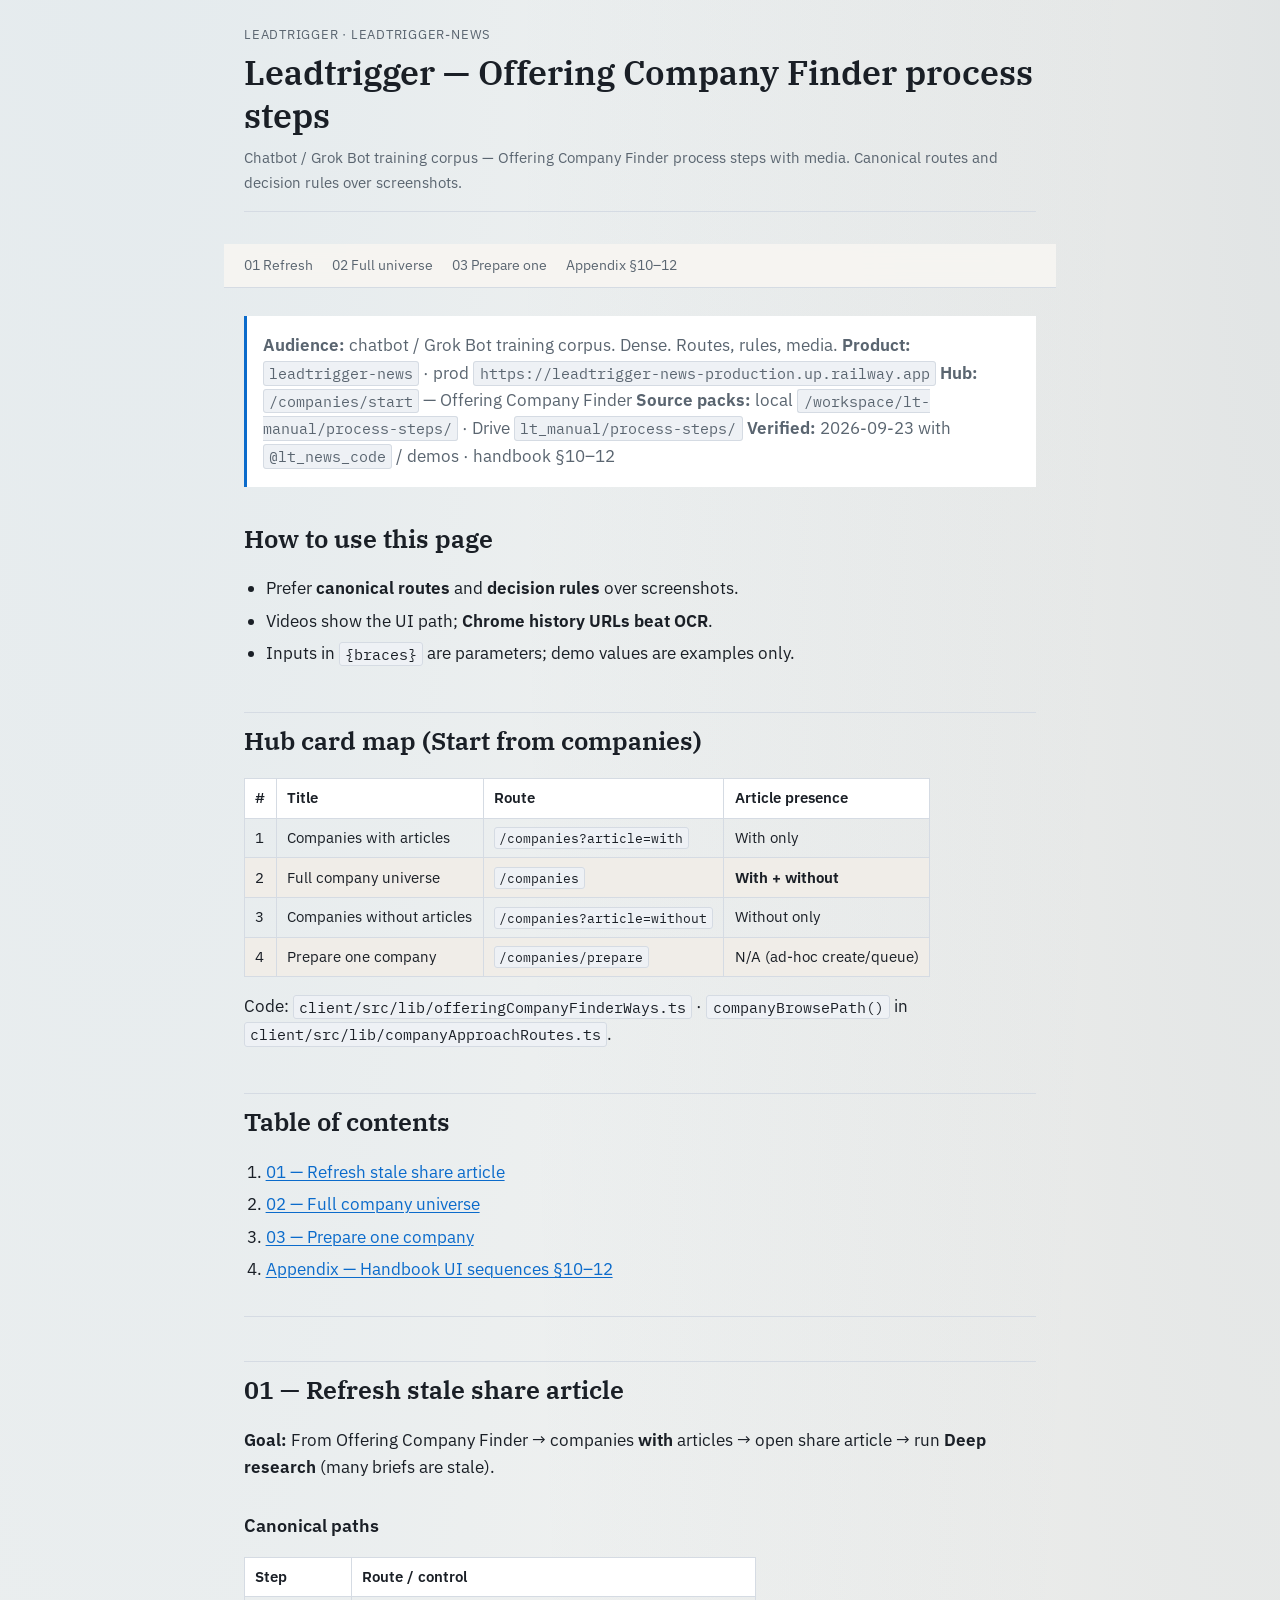
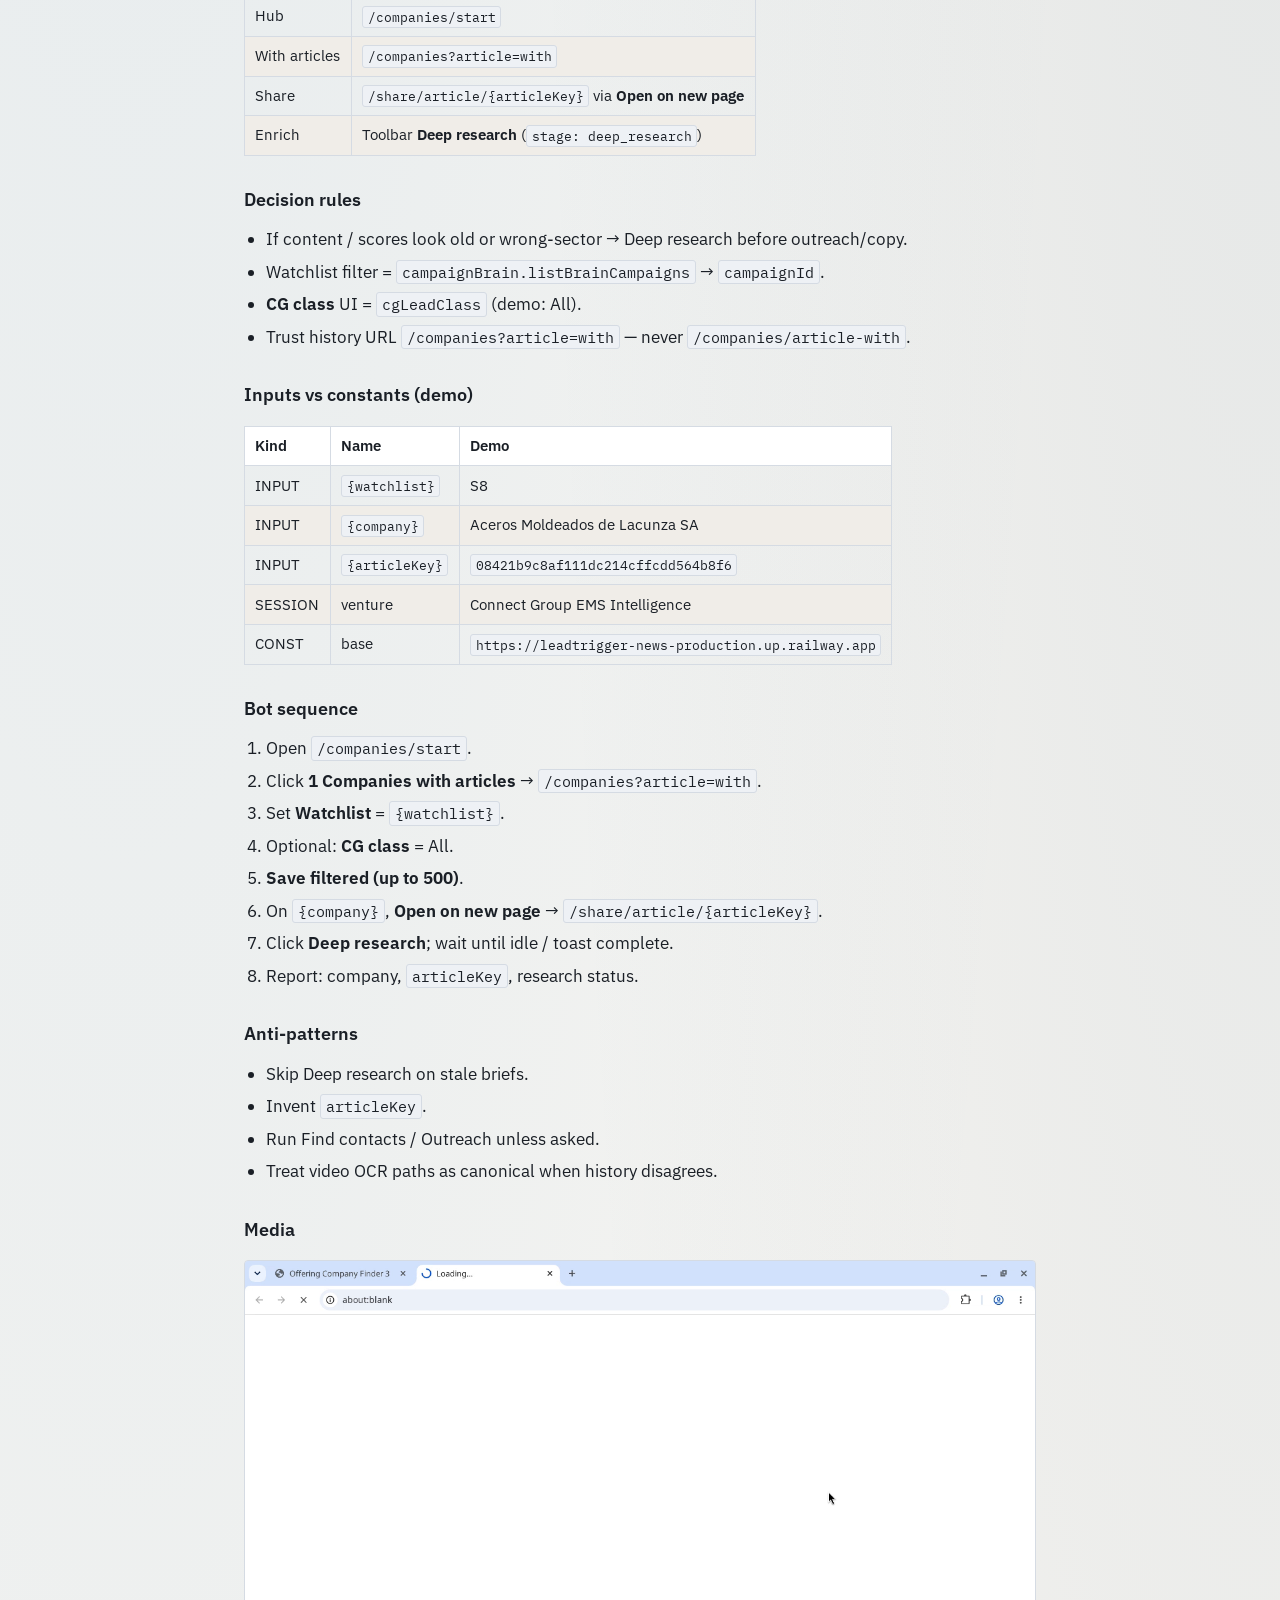
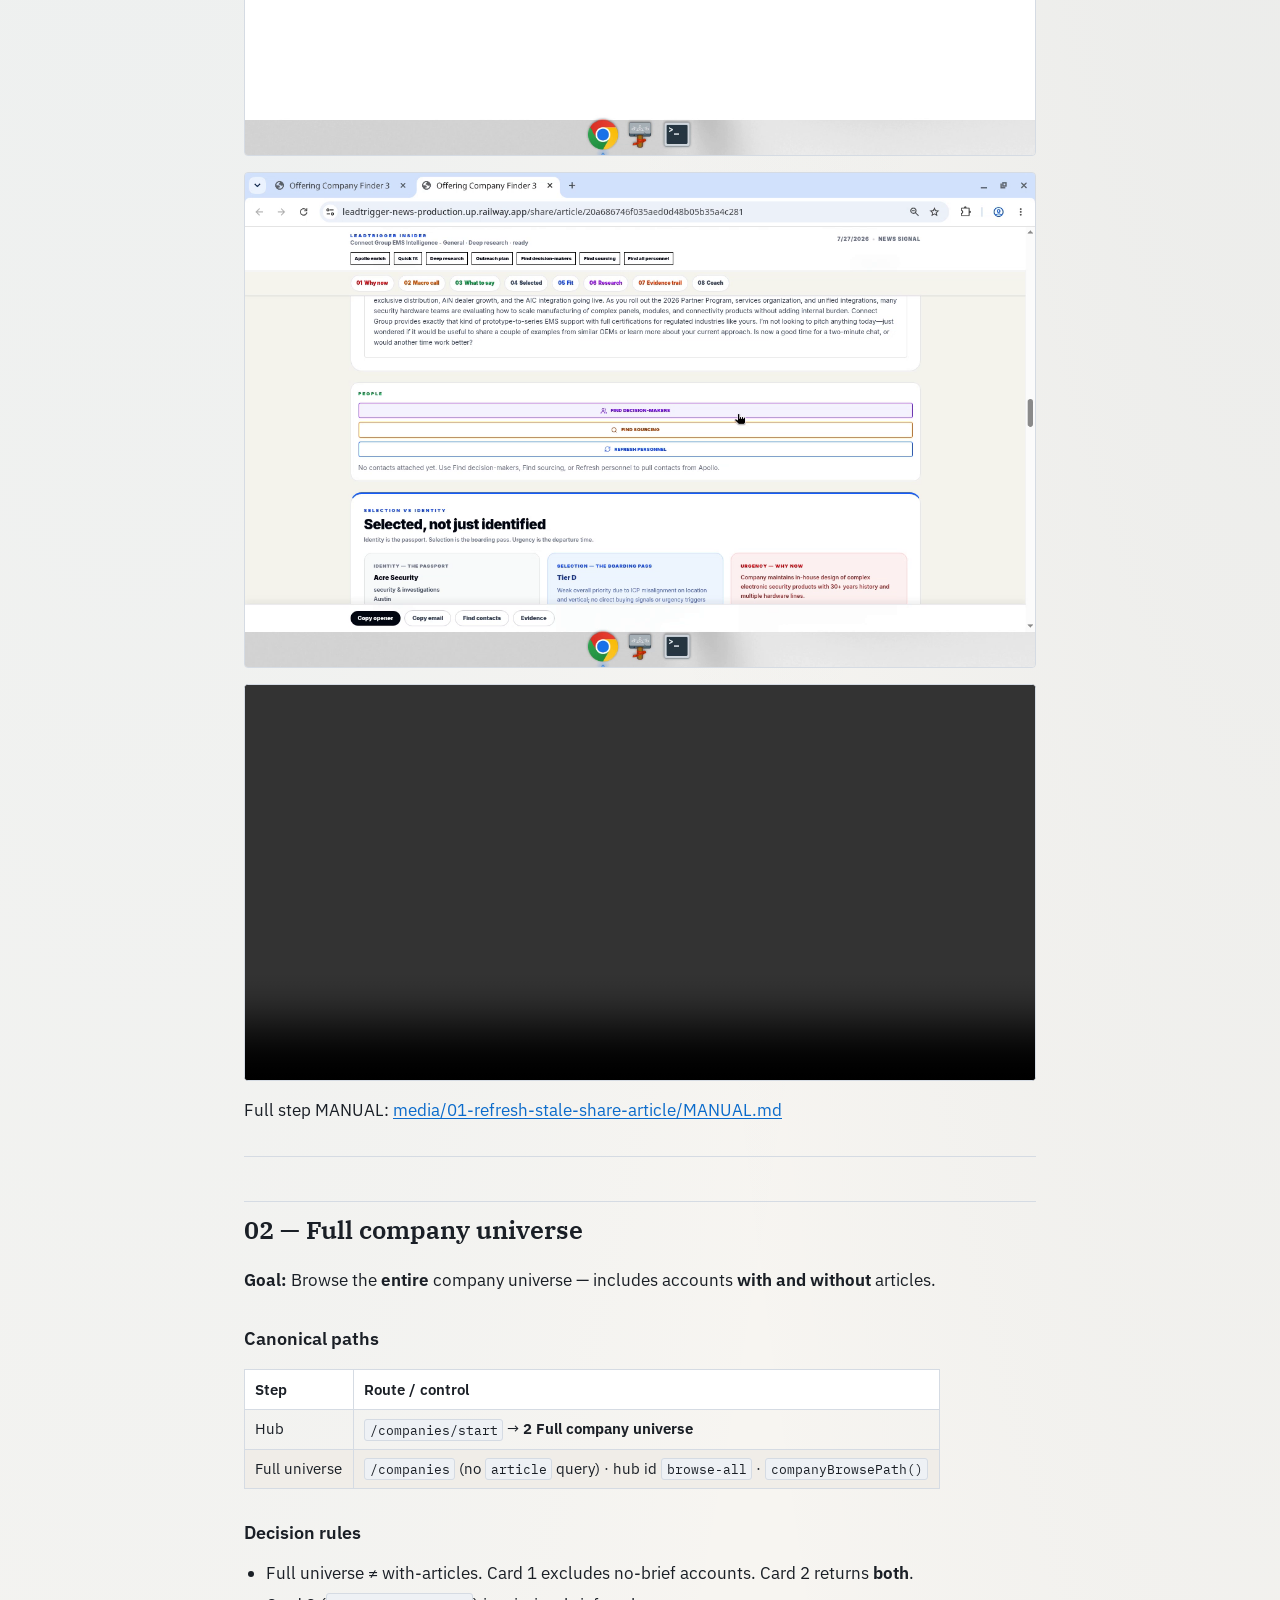
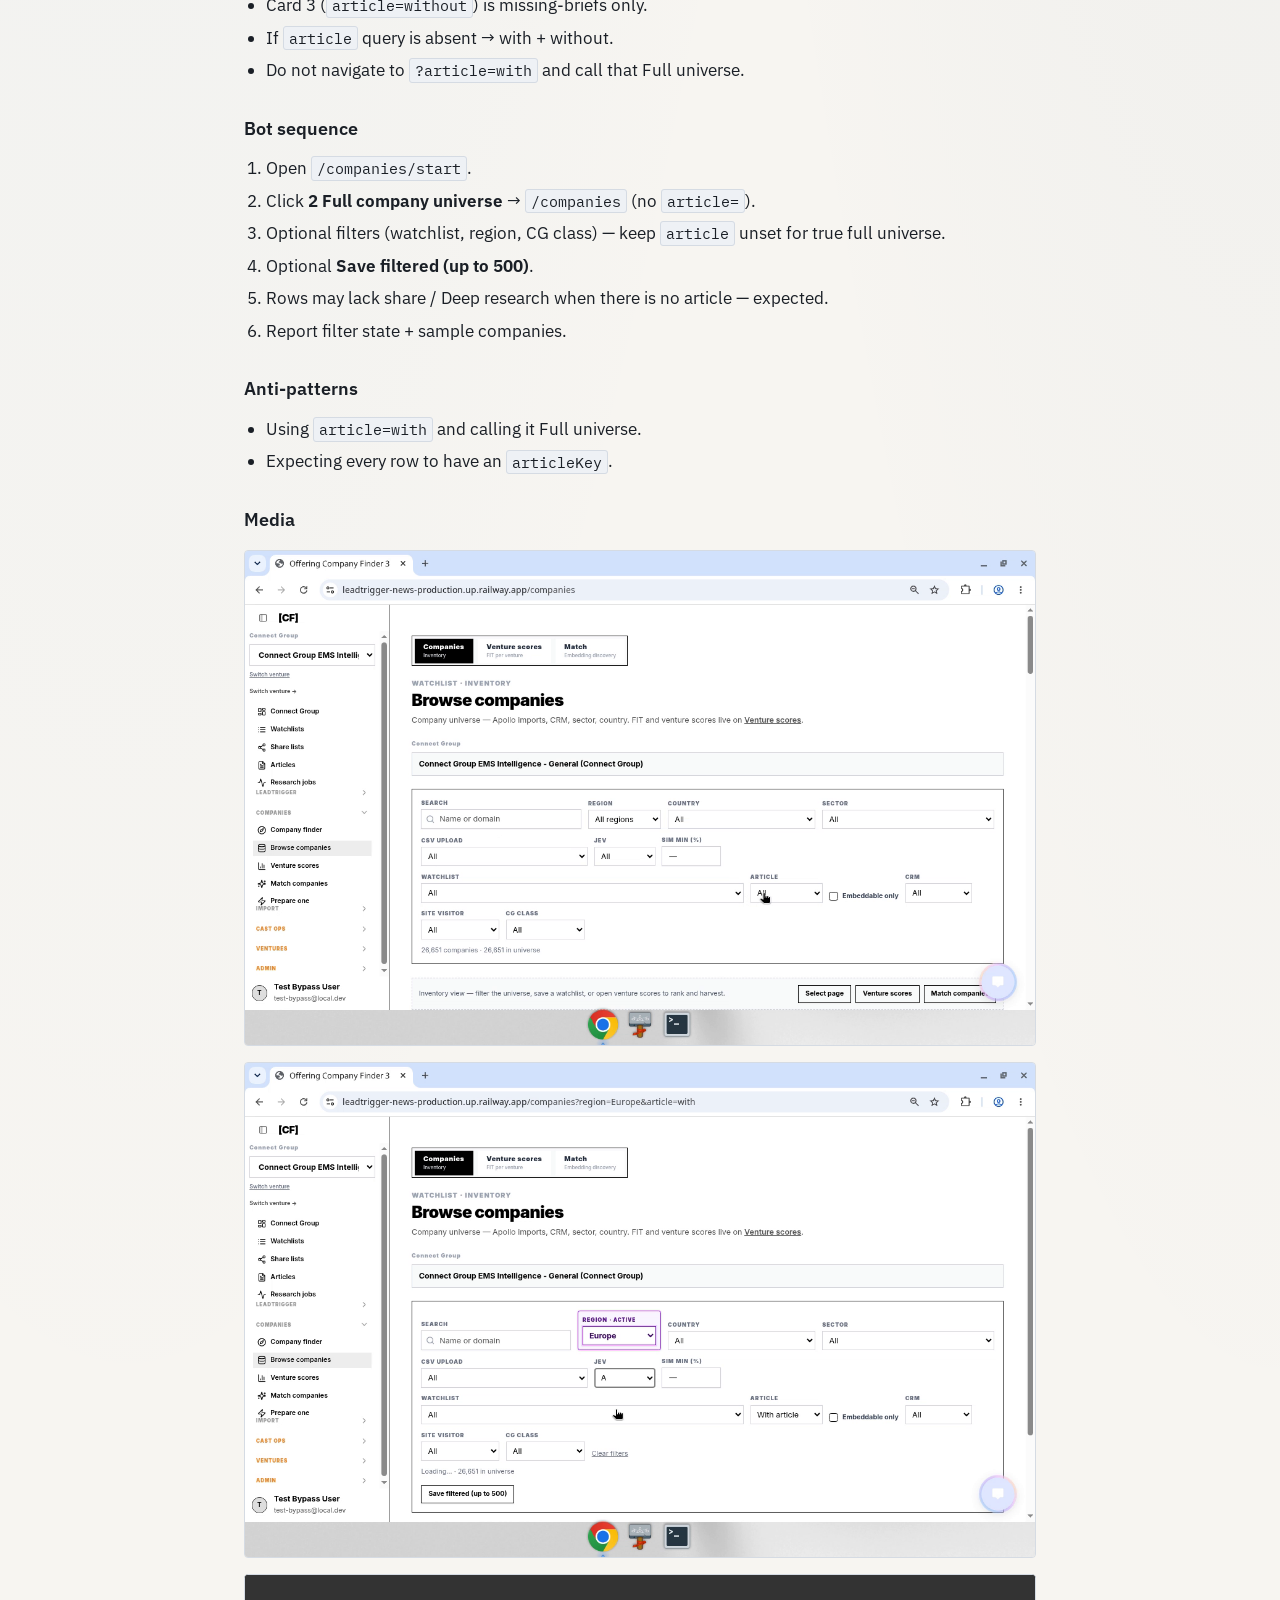
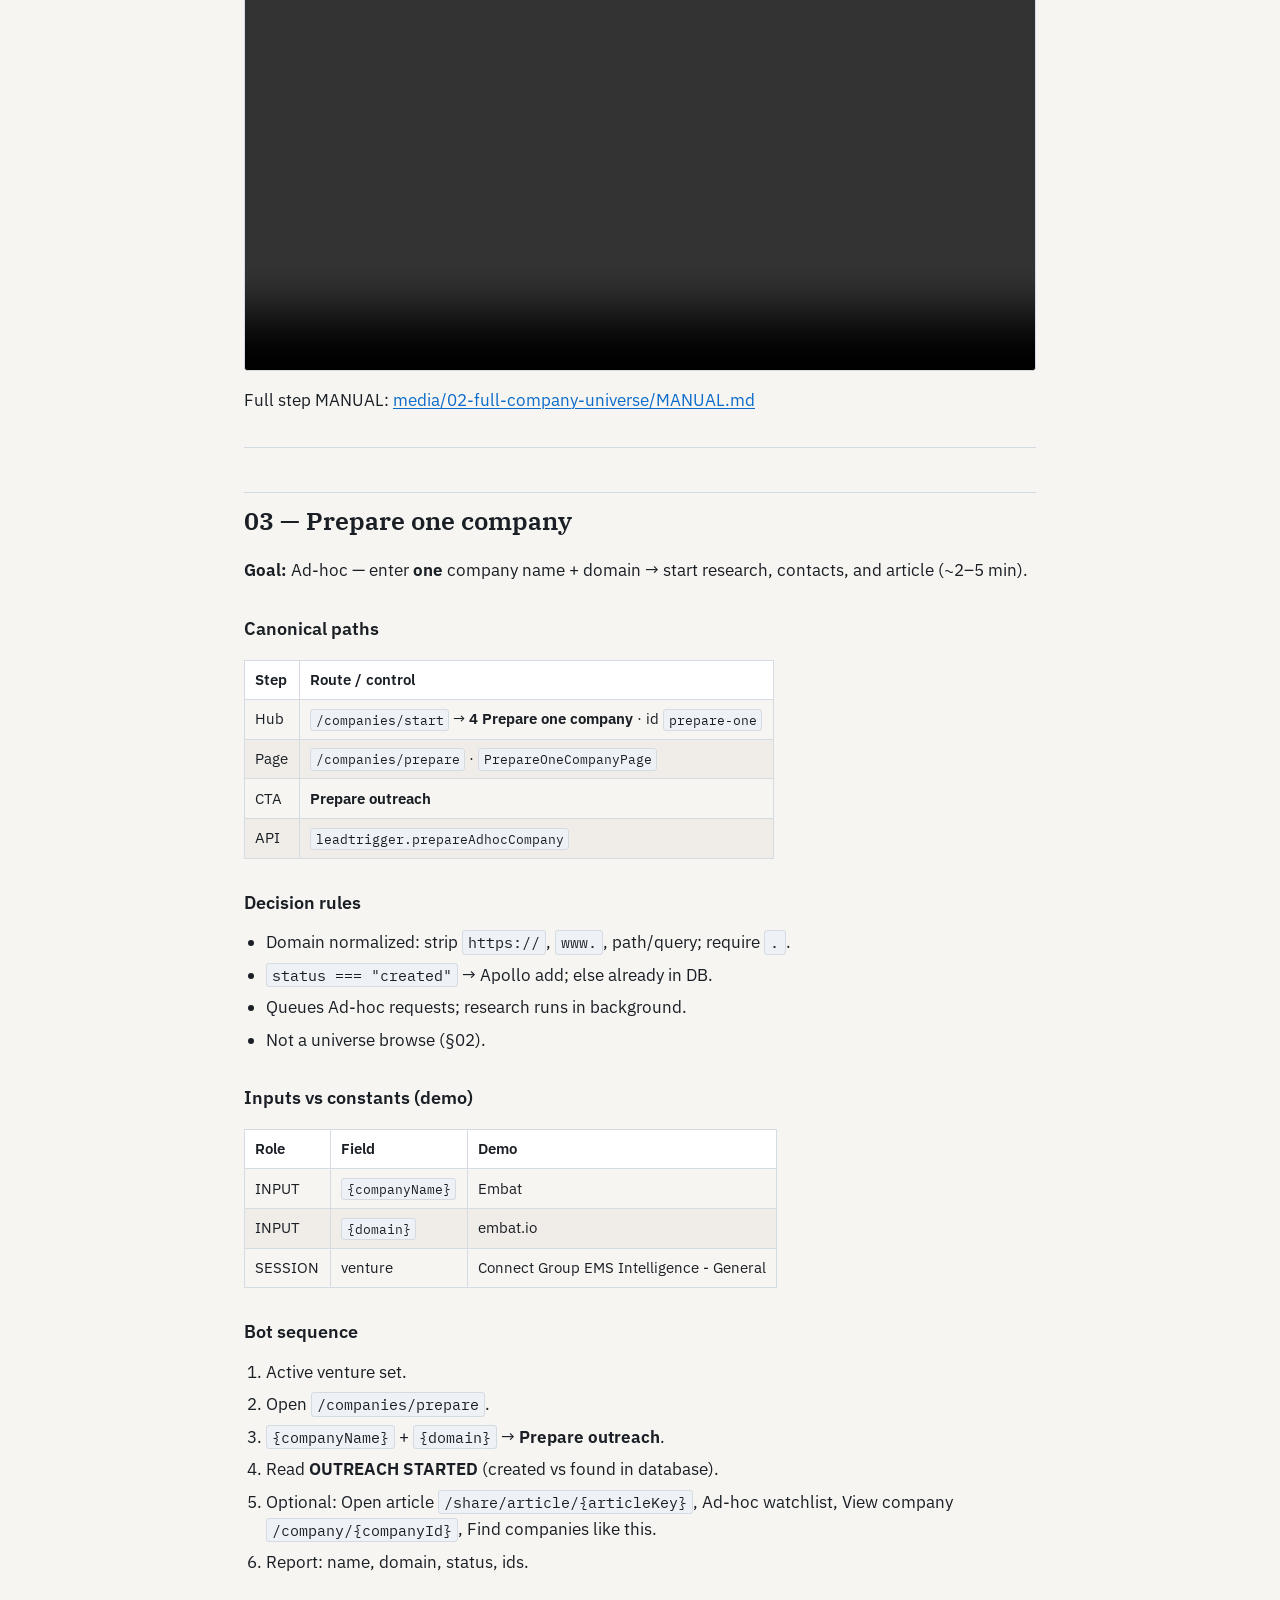
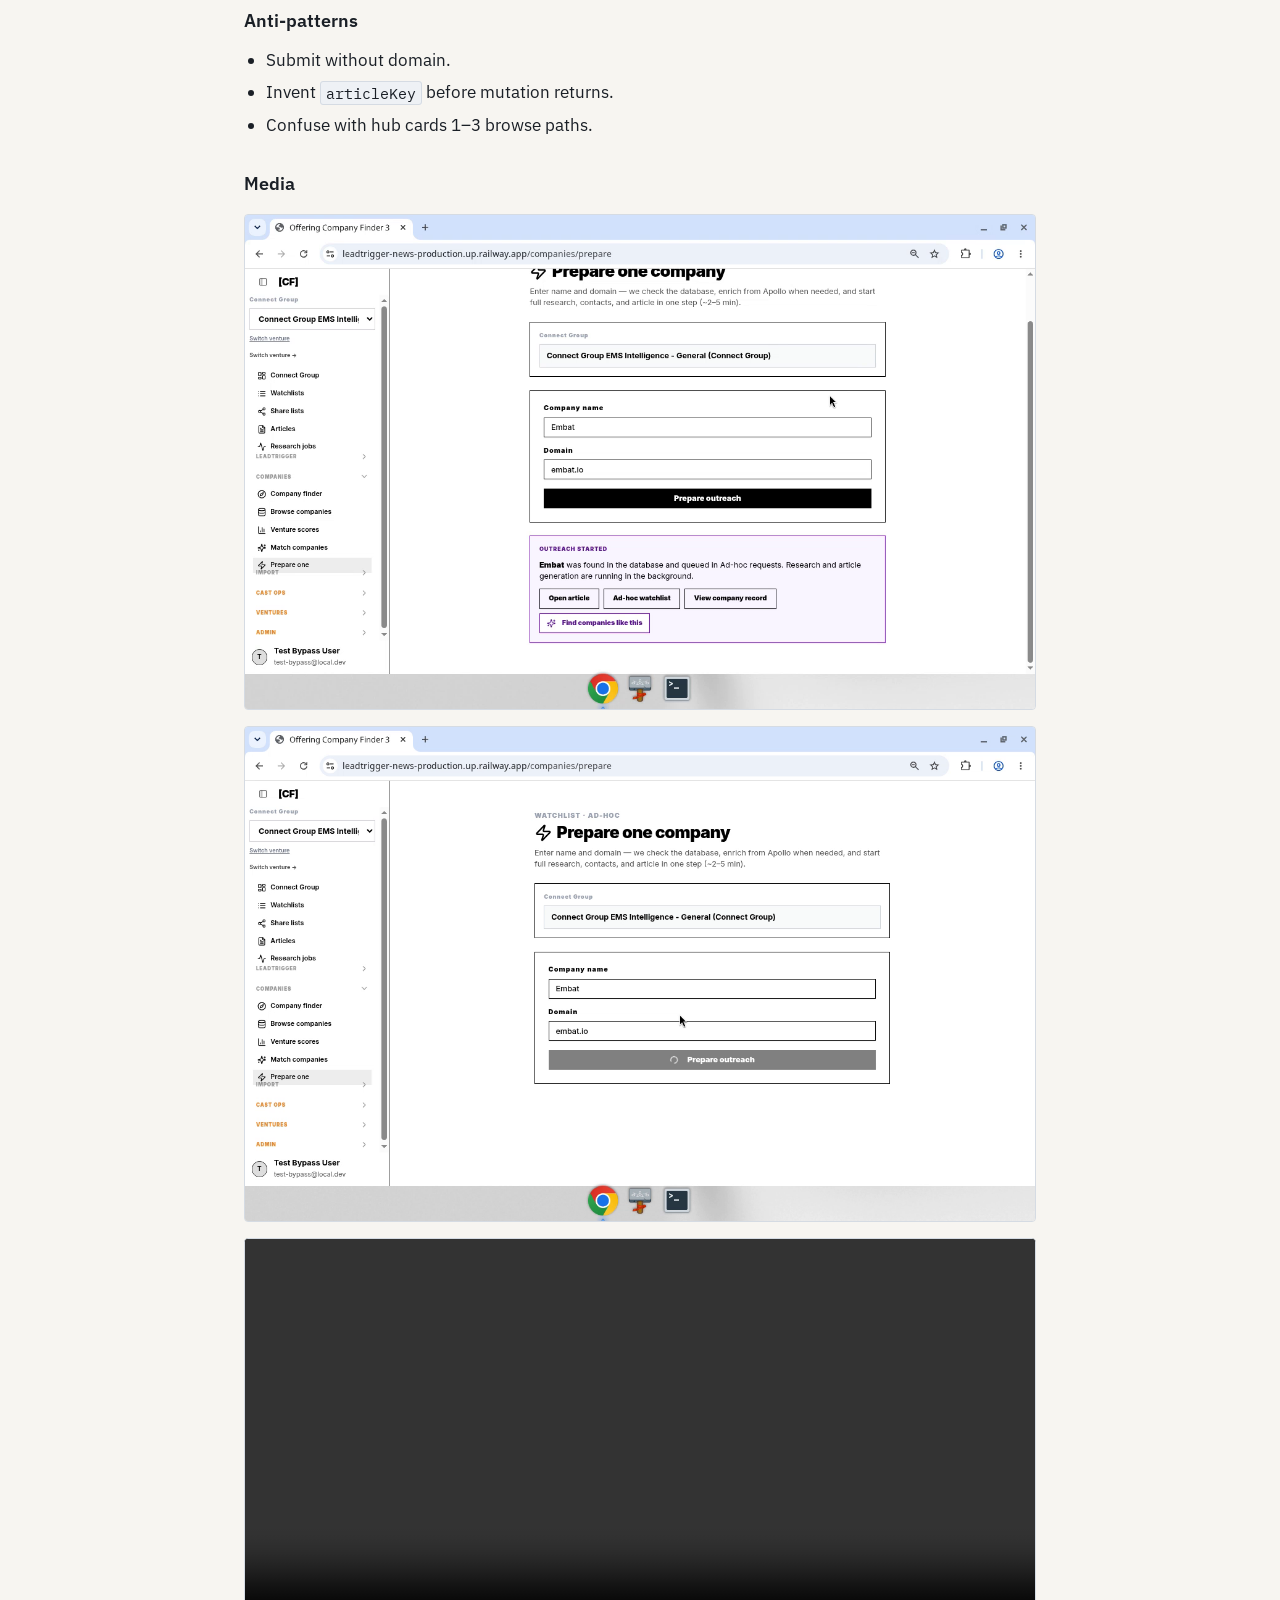
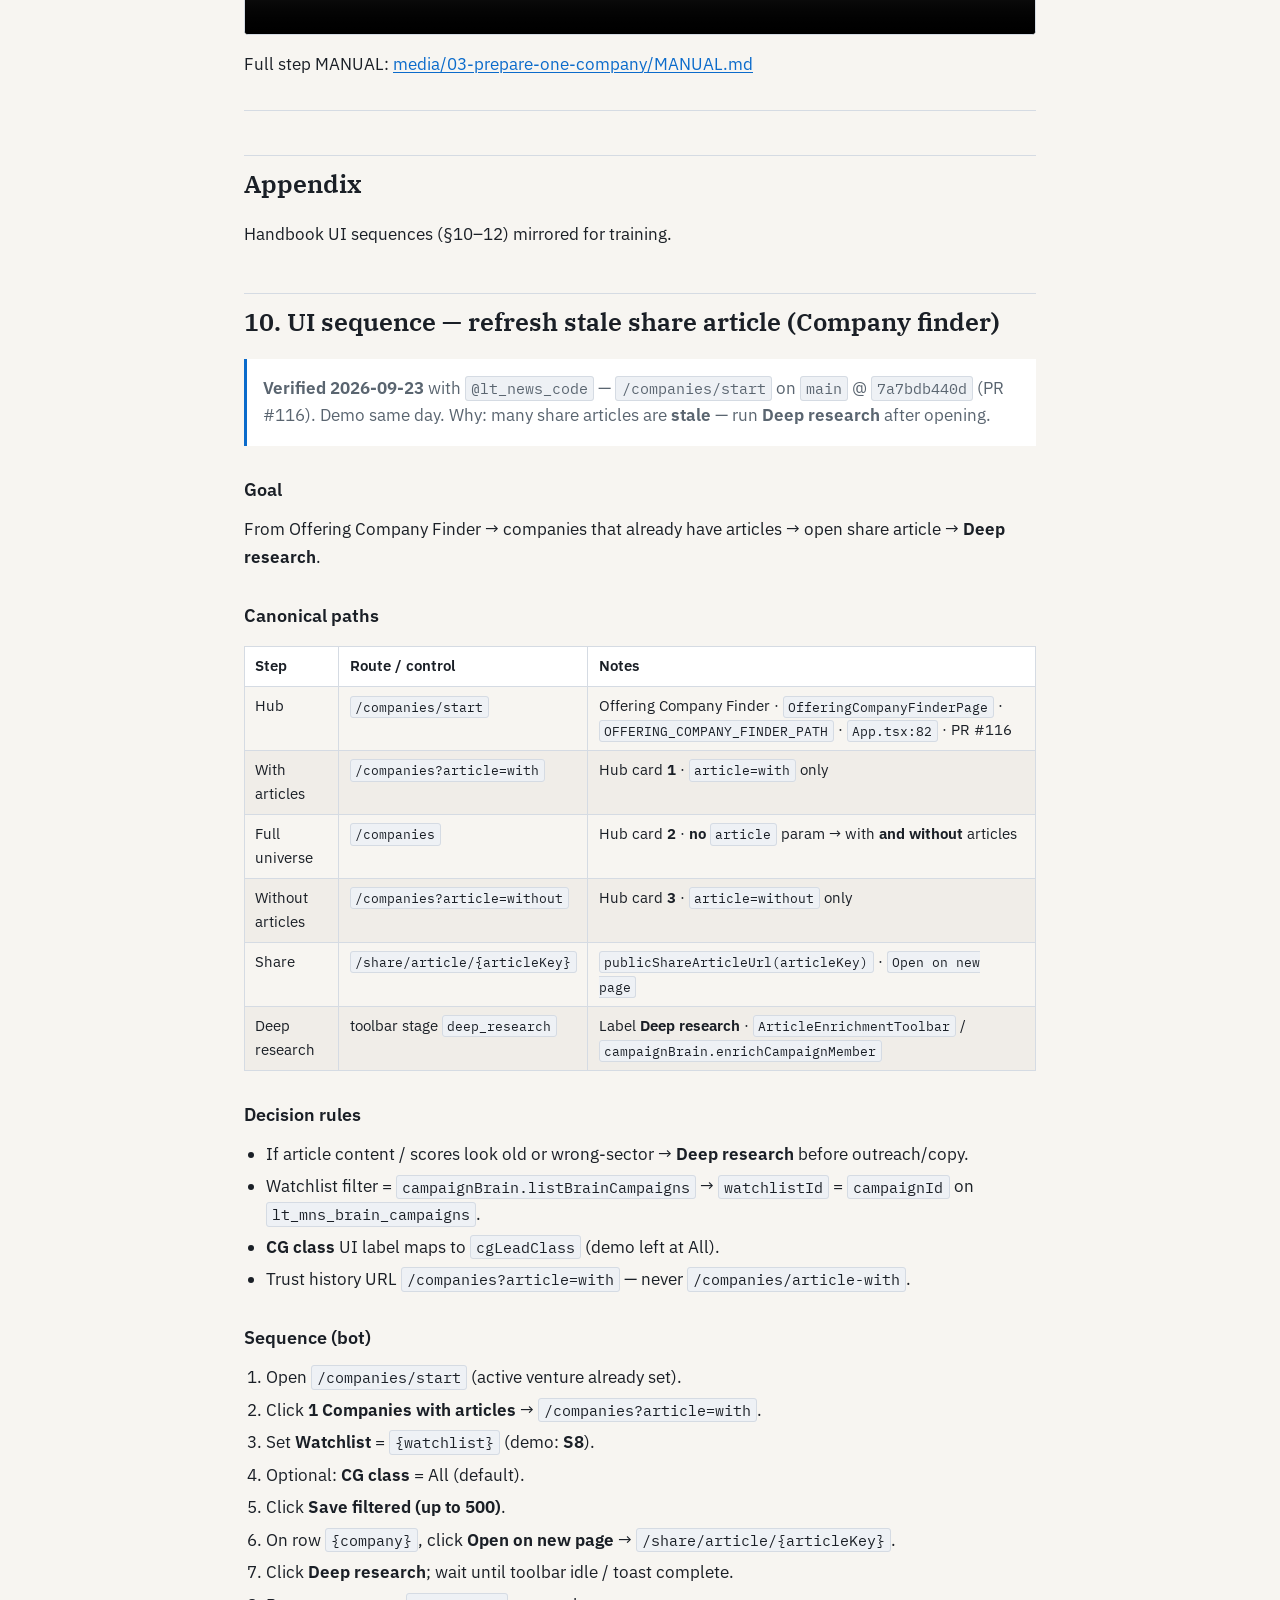
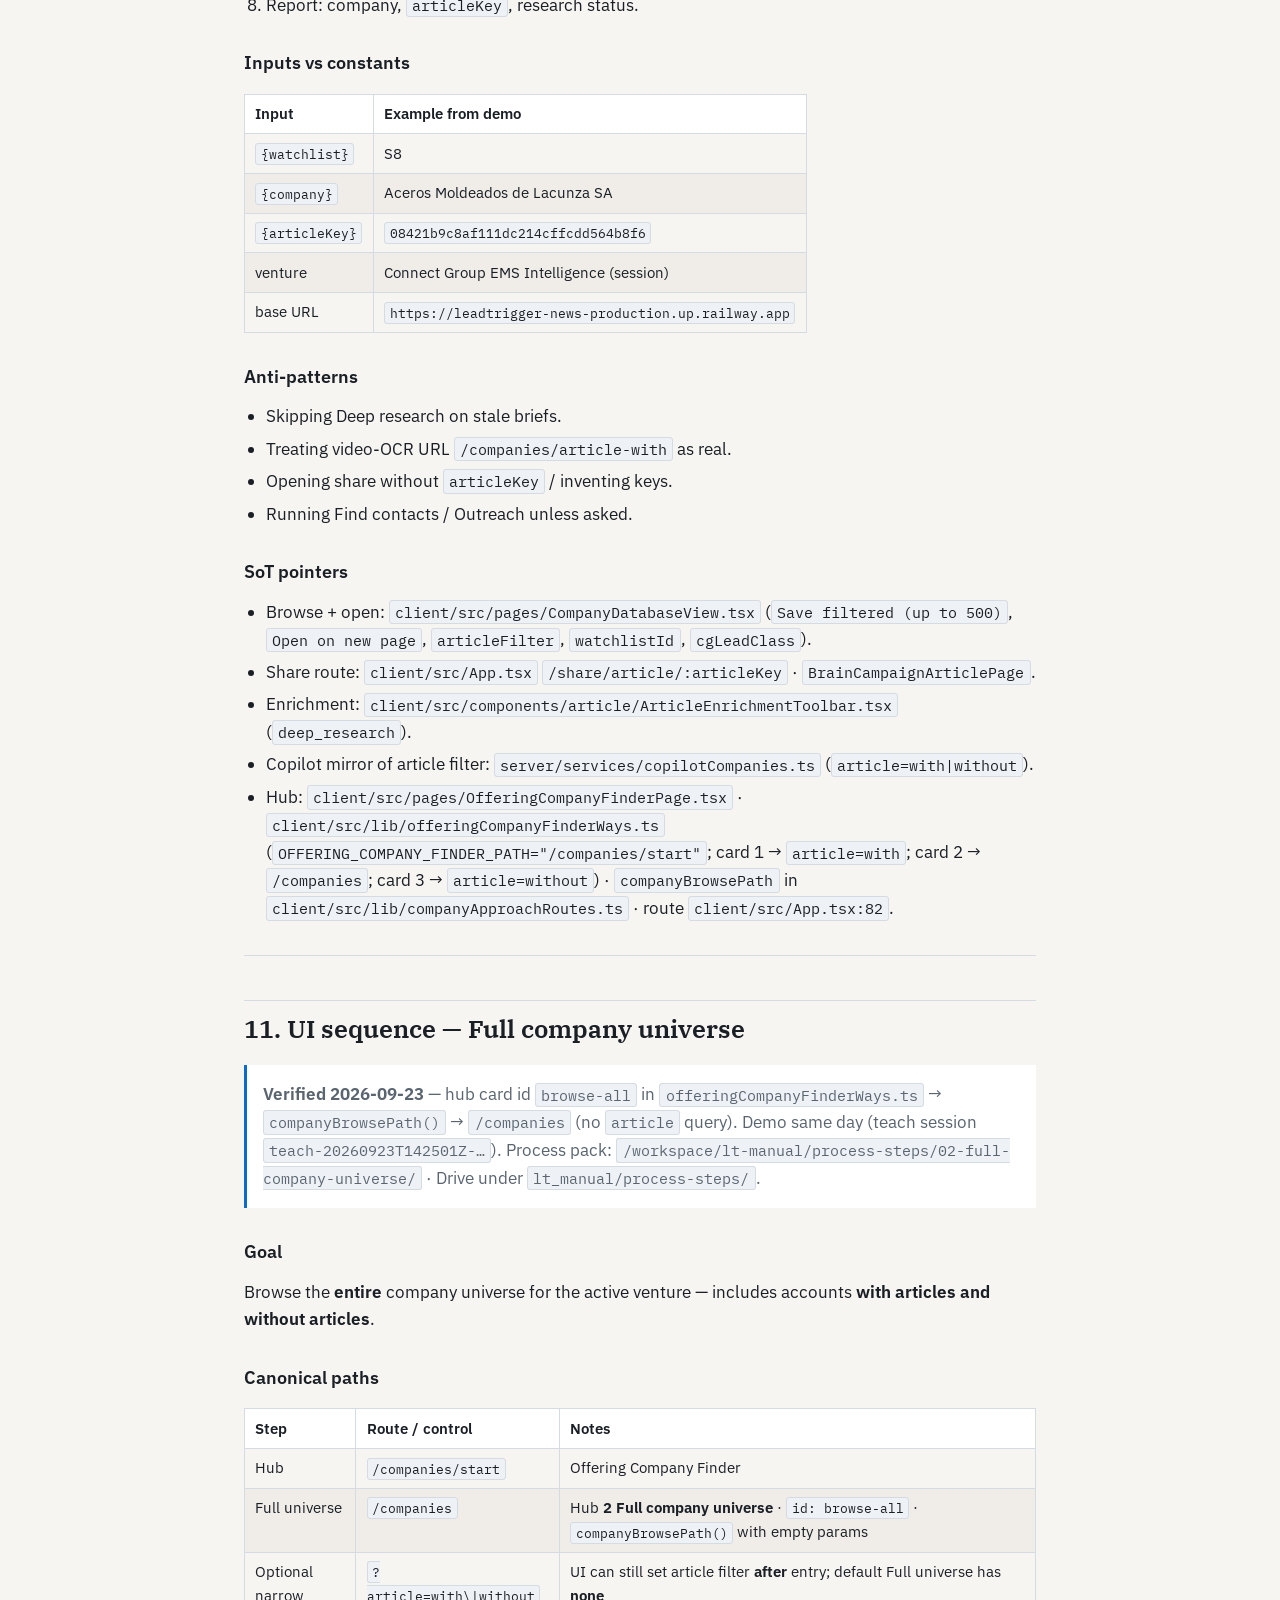
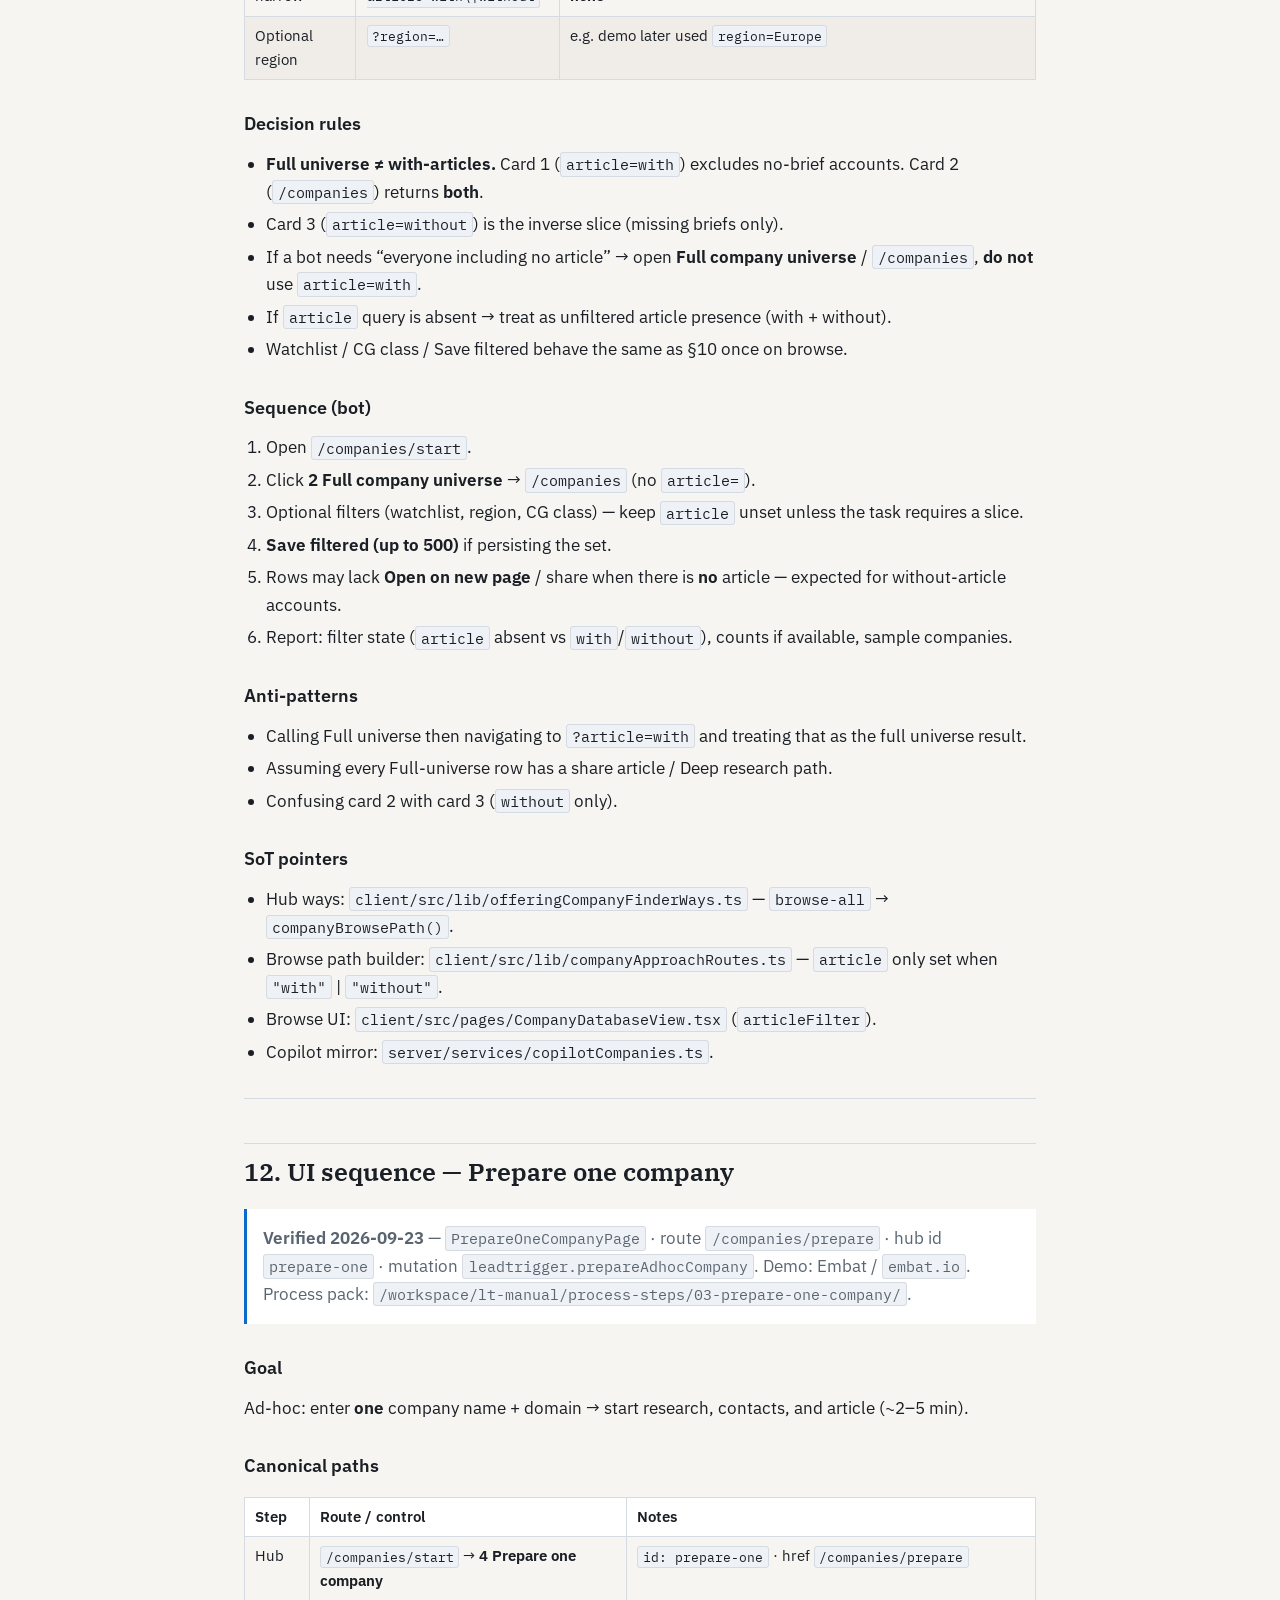
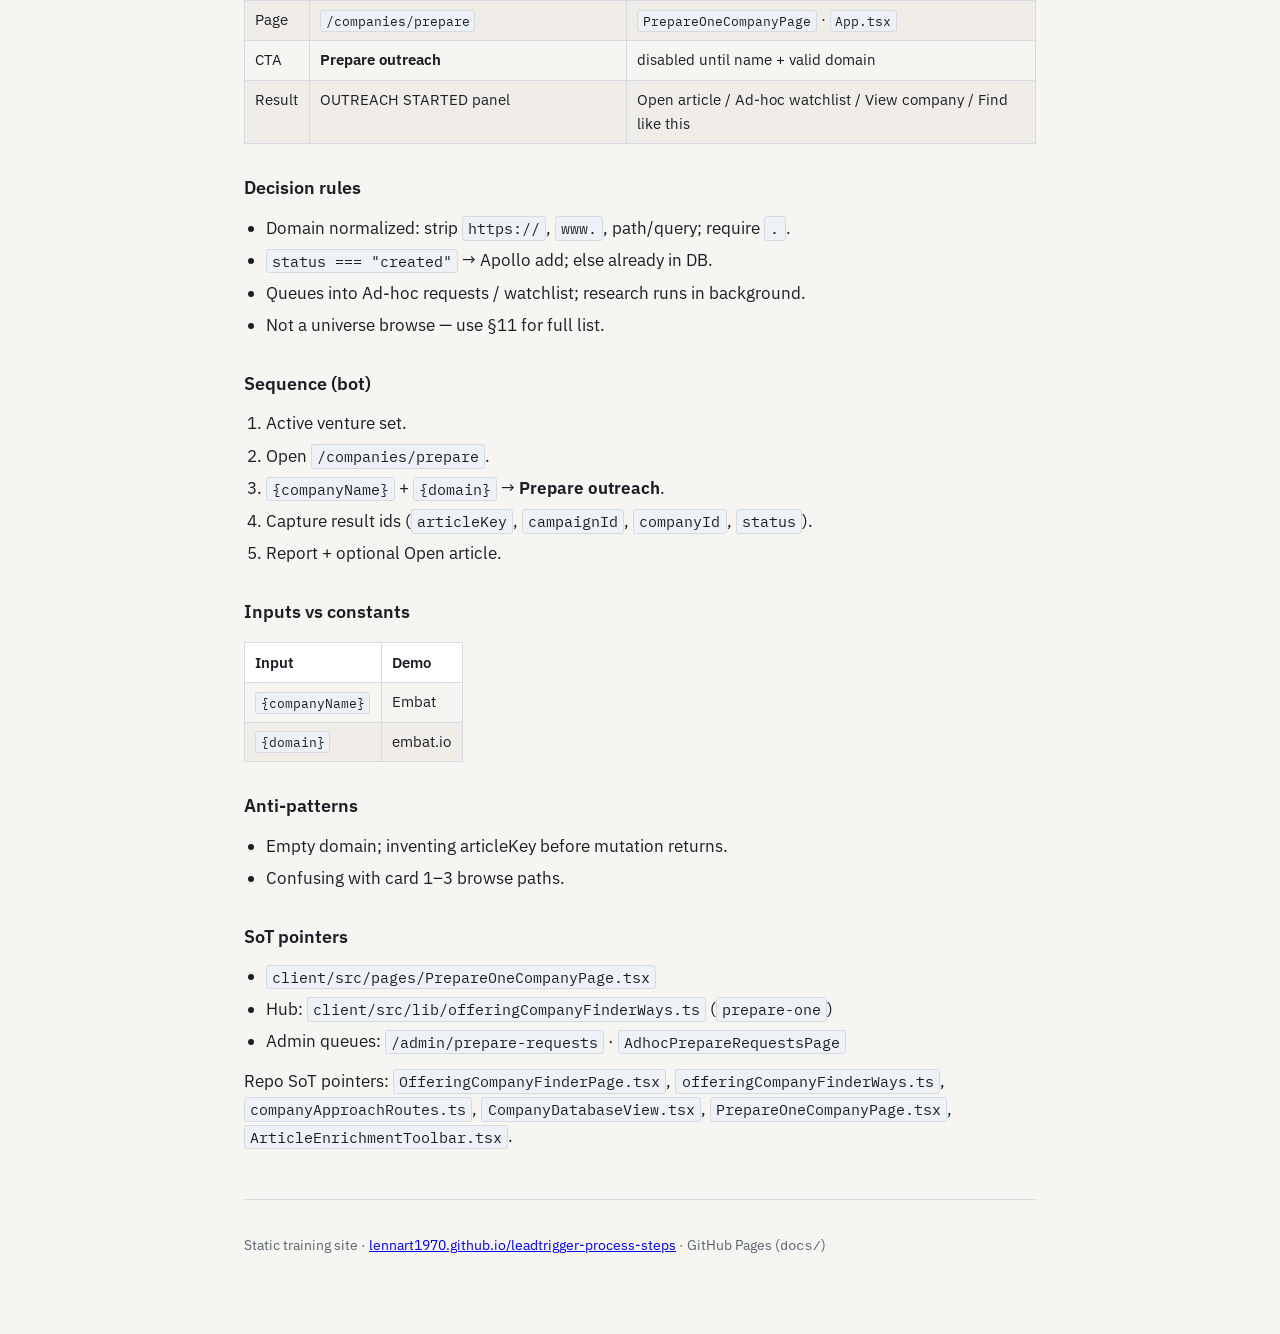
==== docs/index.html @ 5d7f04b2 "Add GitHub Pages training site for Offering Company Finder steps Publish INDEX.md + handbook appendi" ====
<!DOCTYPE html>
<html lang="en">
<head>
<meta charset="utf-8">
<meta name="viewport" content="width=device-width, initial-scale=1">
<title>Leadtrigger — Offering Company Finder process steps</title>
<meta name="description" content="Leadtrigger Offering Company Finder process steps — chatbot training corpus with demo media.">
<link rel="preconnect" href="https://fonts.googleapis.com">
<link rel="preconnect" href="https://fonts.gstatic.com" crossorigin>
<link href="https://fonts.googleapis.com/css2?family=IBM+Plex+Mono:wght@400;500&family=IBM+Plex+Sans:ital,wght@0,400;0,500;0,600;0,650;1,400&family=IBM+Plex+Serif:wght@500;600&display=swap" rel="stylesheet">

<link rel="stylesheet" href="styles.css">
</head>
<body>
<div class="wrap">
<header class="site">

<p class="eyebrow">Leadtrigger · leadtrigger-news</p>
<h1>Leadtrigger — Offering Company Finder process steps</h1>
<p>Chatbot / Grok Bot training corpus — Offering Company Finder process steps with media. Canonical routes and decision rules over screenshots.</p>
</header>
<nav class="toc-jump" aria-label="Jump links">
  <a href="#01--refresh-stale-share-article">01 Refresh</a>
  <a href="#02--full-company-universe">02 Full universe</a>
  <a href="#03--prepare-one-company">03 Prepare one</a>
  <a href="#appendix">Appendix §10–12</a>
</nav>

<article class="prose">
<h1 id="leadtrigger-offering-company-finder-process-steps-chatbot-training">Leadtrigger — Offering Company Finder process steps (chatbot training)</h1>
<blockquote>
<p><strong>Audience:</strong> chatbot / Grok Bot training corpus. Dense. Routes, rules, media.
<strong>Product:</strong> <code>leadtrigger-news</code> · prod <code>https://leadtrigger-news-production.up.railway.app</code>
<strong>Hub:</strong> <code>/companies/start</code> — Offering Company Finder
<strong>Source packs:</strong> local <code>/workspace/lt-manual/process-steps/</code> · Drive <code>lt_manual/process-steps/</code>
<strong>Verified:</strong> 2026-09-23 with <code>@lt_news_code</code> / demos · handbook §10–12</p>
</blockquote>
<h2 id="how-to-use-this-page">How to use this page</h2>
<ul>
<li>Prefer <strong>canonical routes</strong> and <strong>decision rules</strong> over screenshots.</li>
<li>Videos show the UI path; <strong>Chrome history URLs beat OCR</strong>.</li>
<li>Inputs in <code>{braces}</code> are parameters; demo values are examples only.</li>
</ul>
<h2 id="hub-card-map-start-from-companies">Hub card map (Start from companies)</h2>
<table>
<thead>
<tr>
<th>#</th>
<th>Title</th>
<th>Route</th>
<th>Article presence</th>
</tr>
</thead>
<tbody>
<tr>
<td>1</td>
<td>Companies with articles</td>
<td><code>/companies?article=with</code></td>
<td>With only</td>
</tr>
<tr>
<td>2</td>
<td>Full company universe</td>
<td><code>/companies</code></td>
<td><strong>With + without</strong></td>
</tr>
<tr>
<td>3</td>
<td>Companies without articles</td>
<td><code>/companies?article=without</code></td>
<td>Without only</td>
</tr>
<tr>
<td>4</td>
<td>Prepare one company</td>
<td><code>/companies/prepare</code></td>
<td>N/A (ad-hoc create/queue)</td>
</tr>
</tbody>
</table>
<p>Code: <code>client/src/lib/offeringCompanyFinderWays.ts</code> · <code>companyBrowsePath()</code> in <code>client/src/lib/companyApproachRoutes.ts</code>.</p>
<h2 id="table-of-contents">Table of contents</h2>
<ol>
<li><a href="#01--refresh-stale-share-article">01 — Refresh stale share article</a></li>
<li><a href="#02--full-company-universe">02 — Full company universe</a></li>
<li><a href="#03--prepare-one-company">03 — Prepare one company</a></li>
<li><a href="#appendix">Appendix — Handbook UI sequences §10–12</a></li>
</ol>
<hr />
<h2 id="01--refresh-stale-share-article">01 — Refresh stale share article</h2>
<p><strong>Goal:</strong> From Offering Company Finder → companies <strong>with</strong> articles → open share article → run <strong>Deep research</strong> (many briefs are stale).</p>
<h3 id="canonical-paths">Canonical paths</h3>
<table>
<thead>
<tr>
<th>Step</th>
<th>Route / control</th>
</tr>
</thead>
<tbody>
<tr>
<td>Hub</td>
<td><code>/companies/start</code></td>
</tr>
<tr>
<td>With articles</td>
<td><code>/companies?article=with</code></td>
</tr>
<tr>
<td>Share</td>
<td><code>/share/article/{articleKey}</code> via <strong>Open on new page</strong></td>
</tr>
<tr>
<td>Enrich</td>
<td>Toolbar <strong>Deep research</strong> (<code>stage: deep_research</code>)</td>
</tr>
</tbody>
</table>
<h3 id="decision-rules">Decision rules</h3>
<ul>
<li>If content / scores look old or wrong-sector → Deep research before outreach/copy.</li>
<li>Watchlist filter = <code>campaignBrain.listBrainCampaigns</code> → <code>campaignId</code>.</li>
<li><strong>CG class</strong> UI = <code>cgLeadClass</code> (demo: All).</li>
<li>Trust history URL <code>/companies?article=with</code> — never <code>/companies/article-with</code>.</li>
</ul>
<h3 id="inputs-vs-constants-demo">Inputs vs constants (demo)</h3>
<table>
<thead>
<tr>
<th>Kind</th>
<th>Name</th>
<th>Demo</th>
</tr>
</thead>
<tbody>
<tr>
<td>INPUT</td>
<td><code>{watchlist}</code></td>
<td>S8</td>
</tr>
<tr>
<td>INPUT</td>
<td><code>{company}</code></td>
<td>Aceros Moldeados de Lacunza SA</td>
</tr>
<tr>
<td>INPUT</td>
<td><code>{articleKey}</code></td>
<td><code>08421b9c8af111dc214cffcdd564b8f6</code></td>
</tr>
<tr>
<td>SESSION</td>
<td>venture</td>
<td>Connect Group EMS Intelligence</td>
</tr>
<tr>
<td>CONST</td>
<td>base</td>
<td><code>https://leadtrigger-news-production.up.railway.app</code></td>
</tr>
</tbody>
</table>
<h3 id="bot-sequence">Bot sequence</h3>
<ol>
<li>Open <code>/companies/start</code>.</li>
<li>Click <strong>1 Companies with articles</strong> → <code>/companies?article=with</code>.</li>
<li>Set <strong>Watchlist</strong> = <code>{watchlist}</code>.</li>
<li>Optional: <strong>CG class</strong> = All.</li>
<li><strong>Save filtered (up to 500)</strong>.</li>
<li>On <code>{company}</code>, <strong>Open on new page</strong> → <code>/share/article/{articleKey}</code>.</li>
<li>Click <strong>Deep research</strong>; wait until idle / toast complete.</li>
<li>Report: company, <code>articleKey</code>, research status.</li>
</ol>
<h3 id="anti-patterns">Anti-patterns</h3>
<ul>
<li>Skip Deep research on stale briefs.</li>
<li>Invent <code>articleKey</code>.</li>
<li>Run Find contacts / Outreach unless asked.</li>
<li>Treat video OCR paths as canonical when history disagrees.</li>
</ul>
<h3 id="media">Media</h3>
<p><img alt="Still ~20%" src="media/01-refresh-stale-share-article/frame_20pct.png" /></p>
<p><img alt="Still ~70% / share article" src="media/01-refresh-stale-share-article/frame_70pct.png" /></p>
<video controls src="media/01-refresh-stale-share-article/demo.mp4"></video>

<p>Full step MANUAL: <a href="media/01-refresh-stale-share-article/MANUAL.html">media/01-refresh-stale-share-article/MANUAL.md</a></p>
<hr />
<h2 id="02--full-company-universe">02 — Full company universe</h2>
<p><strong>Goal:</strong> Browse the <strong>entire</strong> company universe — includes accounts <strong>with and without</strong> articles.</p>
<h3 id="canonical-paths_1">Canonical paths</h3>
<table>
<thead>
<tr>
<th>Step</th>
<th>Route / control</th>
</tr>
</thead>
<tbody>
<tr>
<td>Hub</td>
<td><code>/companies/start</code> → <strong>2 Full company universe</strong></td>
</tr>
<tr>
<td>Full universe</td>
<td><code>/companies</code> (no <code>article</code> query) · hub id <code>browse-all</code> · <code>companyBrowsePath()</code></td>
</tr>
</tbody>
</table>
<h3 id="decision-rules_1">Decision rules</h3>
<ul>
<li>Full universe ≠ with-articles. Card 1 excludes no-brief accounts. Card 2 returns <strong>both</strong>.</li>
<li>Card 3 (<code>article=without</code>) is missing-briefs only.</li>
<li>If <code>article</code> query is absent → with + without.</li>
<li>Do not navigate to <code>?article=with</code> and call that Full universe.</li>
</ul>
<h3 id="bot-sequence_1">Bot sequence</h3>
<ol>
<li>Open <code>/companies/start</code>.</li>
<li>Click <strong>2 Full company universe</strong> → <code>/companies</code> (no <code>article=</code>).</li>
<li>Optional filters (watchlist, region, CG class) — keep <code>article</code> unset for true full universe.</li>
<li>Optional <strong>Save filtered (up to 500)</strong>.</li>
<li>Rows may lack share / Deep research when there is no article — expected.</li>
<li>Report filter state + sample companies.</li>
</ol>
<h3 id="anti-patterns_1">Anti-patterns</h3>
<ul>
<li>Using <code>article=with</code> and calling it Full universe.</li>
<li>Expecting every row to have an <code>articleKey</code>.</li>
</ul>
<h3 id="media_1">Media</h3>
<p><img alt="Still ~20%" src="media/02-full-company-universe/frame_20pct.png" /></p>
<p><img alt="Still ~70%" src="media/02-full-company-universe/frame_70pct.png" /></p>
<video controls src="media/02-full-company-universe/demo.mp4"></video>

<p>Full step MANUAL: <a href="media/02-full-company-universe/MANUAL.html">media/02-full-company-universe/MANUAL.md</a></p>
<hr />
<h2 id="03--prepare-one-company">03 — Prepare one company</h2>
<p><strong>Goal:</strong> Ad-hoc — enter <strong>one</strong> company name + domain → start research, contacts, and article (~2–5 min).</p>
<h3 id="canonical-paths_2">Canonical paths</h3>
<table>
<thead>
<tr>
<th>Step</th>
<th>Route / control</th>
</tr>
</thead>
<tbody>
<tr>
<td>Hub</td>
<td><code>/companies/start</code> → <strong>4 Prepare one company</strong> · id <code>prepare-one</code></td>
</tr>
<tr>
<td>Page</td>
<td><code>/companies/prepare</code> · <code>PrepareOneCompanyPage</code></td>
</tr>
<tr>
<td>CTA</td>
<td><strong>Prepare outreach</strong></td>
</tr>
<tr>
<td>API</td>
<td><code>leadtrigger.prepareAdhocCompany</code></td>
</tr>
</tbody>
</table>
<h3 id="decision-rules_2">Decision rules</h3>
<ul>
<li>Domain normalized: strip <code>https://</code>, <code>www.</code>, path/query; require <code>.</code>.</li>
<li><code>status === "created"</code> → Apollo add; else already in DB.</li>
<li>Queues Ad-hoc requests; research runs in background.</li>
<li>Not a universe browse (§02).</li>
</ul>
<h3 id="inputs-vs-constants-demo_1">Inputs vs constants (demo)</h3>
<table>
<thead>
<tr>
<th>Role</th>
<th>Field</th>
<th>Demo</th>
</tr>
</thead>
<tbody>
<tr>
<td>INPUT</td>
<td><code>{companyName}</code></td>
<td>Embat</td>
</tr>
<tr>
<td>INPUT</td>
<td><code>{domain}</code></td>
<td>embat.io</td>
</tr>
<tr>
<td>SESSION</td>
<td>venture</td>
<td>Connect Group EMS Intelligence - General</td>
</tr>
</tbody>
</table>
<h3 id="bot-sequence_2">Bot sequence</h3>
<ol>
<li>Active venture set.</li>
<li>Open <code>/companies/prepare</code>.</li>
<li><code>{companyName}</code> + <code>{domain}</code> → <strong>Prepare outreach</strong>.</li>
<li>Read <strong>OUTREACH STARTED</strong> (created vs found in database).</li>
<li>Optional: Open article <code>/share/article/{articleKey}</code>, Ad-hoc watchlist, View company <code>/company/{companyId}</code>, Find companies like this.</li>
<li>Report: name, domain, status, ids.</li>
</ol>
<h3 id="anti-patterns_2">Anti-patterns</h3>
<ul>
<li>Submit without domain.</li>
<li>Invent <code>articleKey</code> before mutation returns.</li>
<li>Confuse with hub cards 1–3 browse paths.</li>
</ul>
<h3 id="media_2">Media</h3>
<p><img alt="Still ~20%" src="media/03-prepare-one-company/frame_20pct.png" /></p>
<p><img alt="Still ~70%" src="media/03-prepare-one-company/frame_70pct.png" /></p>
<video controls src="media/03-prepare-one-company/demo.mp4"></video>

<p>Full step MANUAL: <a href="media/03-prepare-one-company/MANUAL.html">media/03-prepare-one-company/MANUAL.md</a></p>
<hr />
<h2 id="appendix">Appendix</h2>
<p>Handbook UI sequences (§10–12) mirrored for training.</p>
<h2 id="10-ui-sequence-refresh-stale-share-article-company-finder">10. UI sequence — refresh stale share article (Company finder)</h2>
<blockquote>
<p><strong>Verified 2026-09-23</strong> with <code>@lt_news_code</code> — <code>/companies/start</code> on <code>main</code> @ <code>7a7bdb440d</code> (PR #116). Demo same day.
Why: many share articles are <strong>stale</strong> — run <strong>Deep research</strong> after opening.</p>
</blockquote>
<h3 id="goal">Goal</h3>
<p>From Offering Company Finder → companies that already have articles → open share article → <strong>Deep research</strong>.</p>
<h3 id="canonical-paths_3">Canonical paths</h3>
<table>
<thead>
<tr>
<th>Step</th>
<th>Route / control</th>
<th>Notes</th>
</tr>
</thead>
<tbody>
<tr>
<td>Hub</td>
<td><code>/companies/start</code></td>
<td>Offering Company Finder · <code>OfferingCompanyFinderPage</code> · <code>OFFERING_COMPANY_FINDER_PATH</code> · <code>App.tsx:82</code> · PR #116</td>
</tr>
<tr>
<td>With articles</td>
<td><code>/companies?article=with</code></td>
<td>Hub card <strong>1</strong> · <code>article=with</code> only</td>
</tr>
<tr>
<td>Full universe</td>
<td><code>/companies</code></td>
<td>Hub card <strong>2</strong> · <strong>no</strong> <code>article</code> param → with <strong>and without</strong> articles</td>
</tr>
<tr>
<td>Without articles</td>
<td><code>/companies?article=without</code></td>
<td>Hub card <strong>3</strong> · <code>article=without</code> only</td>
</tr>
<tr>
<td>Share</td>
<td><code>/share/article/{articleKey}</code></td>
<td><code>publicShareArticleUrl(articleKey)</code> · <code>Open on new page</code></td>
</tr>
<tr>
<td>Deep research</td>
<td>toolbar stage <code>deep_research</code></td>
<td>Label <strong>Deep research</strong> · <code>ArticleEnrichmentToolbar</code> / <code>campaignBrain.enrichCampaignMember</code></td>
</tr>
</tbody>
</table>
<h3 id="decision-rules_3">Decision rules</h3>
<ul>
<li>If article content / scores look old or wrong-sector → <strong>Deep research</strong> before outreach/copy.</li>
<li>Watchlist filter = <code>campaignBrain.listBrainCampaigns</code> → <code>watchlistId</code> = <code>campaignId</code> on <code>lt_mns_brain_campaigns</code>.</li>
<li><strong>CG class</strong> UI label maps to <code>cgLeadClass</code> (demo left at All).</li>
<li>Trust history URL <code>/companies?article=with</code> — never <code>/companies/article-with</code>.</li>
</ul>
<h3 id="sequence-bot">Sequence (bot)</h3>
<ol>
<li>Open <code>/companies/start</code> (active venture already set).</li>
<li>Click <strong>1 Companies with articles</strong> → <code>/companies?article=with</code>.</li>
<li>Set <strong>Watchlist</strong> = <code>{watchlist}</code> (demo: <strong>S8</strong>).</li>
<li>Optional: <strong>CG class</strong> = All (default).</li>
<li>Click <strong>Save filtered (up to 500)</strong>.</li>
<li>On row <code>{company}</code>, click <strong>Open on new page</strong> → <code>/share/article/{articleKey}</code>.</li>
<li>Click <strong>Deep research</strong>; wait until toolbar idle / toast complete.</li>
<li>Report: company, <code>articleKey</code>, research status.</li>
</ol>
<h3 id="inputs-vs-constants">Inputs vs constants</h3>
<table>
<thead>
<tr>
<th>Input</th>
<th>Example from demo</th>
</tr>
</thead>
<tbody>
<tr>
<td><code>{watchlist}</code></td>
<td>S8</td>
</tr>
<tr>
<td><code>{company}</code></td>
<td>Aceros Moldeados de Lacunza SA</td>
</tr>
<tr>
<td><code>{articleKey}</code></td>
<td><code>08421b9c8af111dc214cffcdd564b8f6</code></td>
</tr>
<tr>
<td>venture</td>
<td>Connect Group EMS Intelligence (session)</td>
</tr>
<tr>
<td>base URL</td>
<td><code>https://leadtrigger-news-production.up.railway.app</code></td>
</tr>
</tbody>
</table>
<h3 id="anti-patterns_3">Anti-patterns</h3>
<ul>
<li>Skipping Deep research on stale briefs.</li>
<li>Treating video-OCR URL <code>/companies/article-with</code> as real.</li>
<li>Opening share without <code>articleKey</code> / inventing keys.</li>
<li>Running Find contacts / Outreach unless asked.</li>
</ul>
<h3 id="sot-pointers">SoT pointers</h3>
<ul>
<li>Browse + open: <code>client/src/pages/CompanyDatabaseView.tsx</code> (<code>Save filtered (up to 500)</code>, <code>Open on new page</code>, <code>articleFilter</code>, <code>watchlistId</code>, <code>cgLeadClass</code>).</li>
<li>Share route: <code>client/src/App.tsx</code> <code>/share/article/:articleKey</code> · <code>BrainCampaignArticlePage</code>.</li>
<li>Enrichment: <code>client/src/components/article/ArticleEnrichmentToolbar.tsx</code> (<code>deep_research</code>).</li>
<li>Copilot mirror of article filter: <code>server/services/copilotCompanies.ts</code> (<code>article=with|without</code>).</li>
<li>Hub: <code>client/src/pages/OfferingCompanyFinderPage.tsx</code> · <code>client/src/lib/offeringCompanyFinderWays.ts</code> (<code>OFFERING_COMPANY_FINDER_PATH="/companies/start"</code>; card 1 → <code>article=with</code>; card 2 → <code>/companies</code>; card 3 → <code>article=without</code>) · <code>companyBrowsePath</code> in <code>client/src/lib/companyApproachRoutes.ts</code> · route <code>client/src/App.tsx:82</code>.</li>
</ul>
<hr />
<h2 id="11-ui-sequence-full-company-universe">11. UI sequence — Full company universe</h2>
<blockquote>
<p><strong>Verified 2026-09-23</strong> — hub card id <code>browse-all</code> in <code>offeringCompanyFinderWays.ts</code> → <code>companyBrowsePath()</code> → <code>/companies</code> (no <code>article</code> query). Demo same day (teach session <code>teach-20260923T142501Z-…</code>).
Process pack: <code>/workspace/lt-manual/process-steps/02-full-company-universe/</code> · Drive under <code>lt_manual/process-steps/</code>.</p>
</blockquote>
<h3 id="goal_1">Goal</h3>
<p>Browse the <strong>entire</strong> company universe for the active venture — includes accounts <strong>with articles and without articles</strong>.</p>
<h3 id="canonical-paths_4">Canonical paths</h3>
<table>
<thead>
<tr>
<th>Step</th>
<th>Route / control</th>
<th>Notes</th>
</tr>
</thead>
<tbody>
<tr>
<td>Hub</td>
<td><code>/companies/start</code></td>
<td>Offering Company Finder</td>
</tr>
<tr>
<td>Full universe</td>
<td><code>/companies</code></td>
<td>Hub <strong>2 Full company universe</strong> · <code>id: browse-all</code> · <code>companyBrowsePath()</code> with empty params</td>
</tr>
<tr>
<td>Optional narrow</td>
<td><code>?article=with\|without</code></td>
<td>UI can still set article filter <strong>after</strong> entry; default Full universe has <strong>none</strong></td>
</tr>
<tr>
<td>Optional region</td>
<td><code>?region=…</code></td>
<td>e.g. demo later used <code>region=Europe</code></td>
</tr>
</tbody>
</table>
<h3 id="decision-rules_4">Decision rules</h3>
<ul>
<li><strong>Full universe ≠ with-articles.</strong> Card 1 (<code>article=with</code>) excludes no-brief accounts. Card 2 (<code>/companies</code>) returns <strong>both</strong>.</li>
<li>Card 3 (<code>article=without</code>) is the inverse slice (missing briefs only).</li>
<li>If a bot needs “everyone including no article” → open <strong>Full company universe</strong> / <code>/companies</code>, <strong>do not</strong> use <code>article=with</code>.</li>
<li>If <code>article</code> query is absent → treat as unfiltered article presence (with + without).</li>
<li>Watchlist / CG class / Save filtered behave the same as §10 once on browse.</li>
</ul>
<h3 id="sequence-bot_1">Sequence (bot)</h3>
<ol>
<li>Open <code>/companies/start</code>.</li>
<li>Click <strong>2 Full company universe</strong> → <code>/companies</code> (no <code>article=</code>).</li>
<li>Optional filters (watchlist, region, CG class) — keep <code>article</code> unset unless the task requires a slice.</li>
<li><strong>Save filtered (up to 500)</strong> if persisting the set.</li>
<li>Rows may lack <strong>Open on new page</strong> / share when there is <strong>no</strong> article — expected for without-article accounts.</li>
<li>Report: filter state (<code>article</code> absent vs <code>with</code>/<code>without</code>), counts if available, sample companies.</li>
</ol>
<h3 id="anti-patterns_4">Anti-patterns</h3>
<ul>
<li>Calling Full universe then navigating to <code>?article=with</code> and treating that as the full universe result.</li>
<li>Assuming every Full-universe row has a share article / Deep research path.</li>
<li>Confusing card 2 with card 3 (<code>without</code> only).</li>
</ul>
<h3 id="sot-pointers_1">SoT pointers</h3>
<ul>
<li>Hub ways: <code>client/src/lib/offeringCompanyFinderWays.ts</code> — <code>browse-all</code> → <code>companyBrowsePath()</code>.</li>
<li>Browse path builder: <code>client/src/lib/companyApproachRoutes.ts</code> — <code>article</code> only set when <code>"with"</code> | <code>"without"</code>.</li>
<li>Browse UI: <code>client/src/pages/CompanyDatabaseView.tsx</code> (<code>articleFilter</code>).</li>
<li>Copilot mirror: <code>server/services/copilotCompanies.ts</code>.</li>
</ul>
<hr />
<h2 id="12-ui-sequence-prepare-one-company">12. UI sequence — Prepare one company</h2>
<blockquote>
<p><strong>Verified 2026-09-23</strong> — <code>PrepareOneCompanyPage</code> · route <code>/companies/prepare</code> · hub id <code>prepare-one</code> · mutation <code>leadtrigger.prepareAdhocCompany</code>. Demo: Embat / <code>embat.io</code>.
Process pack: <code>/workspace/lt-manual/process-steps/03-prepare-one-company/</code>.</p>
</blockquote>
<h3 id="goal_2">Goal</h3>
<p>Ad-hoc: enter <strong>one</strong> company name + domain → start research, contacts, and article (~2–5 min).</p>
<h3 id="canonical-paths_5">Canonical paths</h3>
<table>
<thead>
<tr>
<th>Step</th>
<th>Route / control</th>
<th>Notes</th>
</tr>
</thead>
<tbody>
<tr>
<td>Hub</td>
<td><code>/companies/start</code> → <strong>4 Prepare one company</strong></td>
<td><code>id: prepare-one</code> · href <code>/companies/prepare</code></td>
</tr>
<tr>
<td>Page</td>
<td><code>/companies/prepare</code></td>
<td><code>PrepareOneCompanyPage</code> · <code>App.tsx</code></td>
</tr>
<tr>
<td>CTA</td>
<td><strong>Prepare outreach</strong></td>
<td>disabled until name + valid domain</td>
</tr>
<tr>
<td>Result</td>
<td>OUTREACH STARTED panel</td>
<td>Open article / Ad-hoc watchlist / View company / Find like this</td>
</tr>
</tbody>
</table>
<h3 id="decision-rules_5">Decision rules</h3>
<ul>
<li>Domain normalized: strip <code>https://</code>, <code>www.</code>, path/query; require <code>.</code>.</li>
<li><code>status === "created"</code> → Apollo add; else already in DB.</li>
<li>Queues into Ad-hoc requests / watchlist; research runs in background.</li>
<li>Not a universe browse — use §11 for full list.</li>
</ul>
<h3 id="sequence-bot_2">Sequence (bot)</h3>
<ol>
<li>Active venture set.</li>
<li>Open <code>/companies/prepare</code>.</li>
<li><code>{companyName}</code> + <code>{domain}</code> → <strong>Prepare outreach</strong>.</li>
<li>Capture result ids (<code>articleKey</code>, <code>campaignId</code>, <code>companyId</code>, <code>status</code>).</li>
<li>Report + optional Open article.</li>
</ol>
<h3 id="inputs-vs-constants_1">Inputs vs constants</h3>
<table>
<thead>
<tr>
<th>Input</th>
<th>Demo</th>
</tr>
</thead>
<tbody>
<tr>
<td><code>{companyName}</code></td>
<td>Embat</td>
</tr>
<tr>
<td><code>{domain}</code></td>
<td>embat.io</td>
</tr>
</tbody>
</table>
<h3 id="anti-patterns_5">Anti-patterns</h3>
<ul>
<li>Empty domain; inventing articleKey before mutation returns.</li>
<li>Confusing with card 1–3 browse paths.</li>
</ul>
<h3 id="sot-pointers_2">SoT pointers</h3>
<ul>
<li><code>client/src/pages/PrepareOneCompanyPage.tsx</code></li>
<li>Hub: <code>client/src/lib/offeringCompanyFinderWays.ts</code> (<code>prepare-one</code>)</li>
<li>Admin queues: <code>/admin/prepare-requests</code> · <code>AdhocPrepareRequestsPage</code></li>
</ul>
<p>Repo SoT pointers: <code>OfferingCompanyFinderPage.tsx</code>, <code>offeringCompanyFinderWays.ts</code>, <code>companyApproachRoutes.ts</code>, <code>CompanyDatabaseView.tsx</code>, <code>PrepareOneCompanyPage.tsx</code>, <code>ArticleEnrichmentToolbar.tsx</code>.</p>
</article>
<footer class="site">
  <p>Static training site · <a href="https://lennart1970.github.io/leadtrigger-process-steps/">lennart1970.github.io/leadtrigger-process-steps</a> · GitHub Pages (<code>docs/</code>)</p>
</footer>
</div>
</body>
</html>
---- docs/styles.css ----
:root {
  --bg: #0f1419;
  --surface: #1a222c;
  --text: #e7ecf1;
  --muted: #9aa7b5;
  --link: #6db3f2;
  --link-hover: #9cccf7;
  --border: #2a3542;
  --code-bg: #121820;
  --accent: #3d8fd1;
  --blockquote: #8b9aab;
  --table-stripe: #151c24;
  --max: 52rem;
}

@media (prefers-color-scheme: light) {
  :root {
    --bg: #f7f5f1;
    --surface: #ffffff;
    --text: #1a1f26;
    --muted: #5a6570;
    --link: #0b6bcb;
    --link-hover: #084a8c;
    --border: #d5dbe3;
    --code-bg: #eef1f5;
    --accent: #0b6bcb;
    --blockquote: #5a6570;
    --table-stripe: #f0ede8;
  }
}

*,
*::before,
*::after {
  box-sizing: border-box;
}

html {
  scroll-behavior: smooth;
}

body {
  margin: 0;
  font-family: "IBM Plex Sans", "Segoe UI", "Helvetica Neue", sans-serif;
  font-size: 1.05rem;
  line-height: 1.65;
  color: var(--text);
  background:
    radial-gradient(ellipse 80% 50% at 10% -10%, rgba(61, 143, 209, 0.12), transparent),
    radial-gradient(ellipse 60% 40% at 100% 0%, rgba(30, 80, 120, 0.1), transparent),
    var(--bg);
  min-height: 100vh;
}

.wrap {
  max-width: var(--max);
  margin: 0 auto;
  padding: 1.5rem 1.25rem 4rem;
}

header.site {
  border-bottom: 1px solid var(--border);
  padding-bottom: 1rem;
  margin-bottom: 2rem;
}

header.site .eyebrow {
  font-size: 0.8rem;
  letter-spacing: 0.06em;
  text-transform: uppercase;
  color: var(--muted);
  margin: 0 0 0.35rem;
}

header.site h1 {
  font-family: "IBM Plex Serif", Georgia, "Times New Roman", serif;
  font-size: clamp(1.6rem, 4vw, 2.15rem);
  font-weight: 600;
  line-height: 1.25;
  margin: 0 0 0.5rem;
}

header.site p {
  margin: 0;
  color: var(--muted);
  font-size: 0.95rem;
}

nav.toc-jump {
  position: sticky;
  top: 0;
  z-index: 10;
  background: color-mix(in srgb, var(--bg) 92%, transparent);
  backdrop-filter: blur(8px);
  border-bottom: 1px solid var(--border);
  margin: 0 -1.25rem 1.75rem;
  padding: 0.65rem 1.25rem;
  font-size: 0.85rem;
  overflow-x: auto;
  white-space: nowrap;
}

nav.toc-jump a {
  color: var(--muted);
  text-decoration: none;
  margin-right: 1rem;
}

nav.toc-jump a:hover {
  color: var(--link);
}

.prose h1 {
  display: none; /* page title is in header */
}

.prose h2 {
  font-family: "IBM Plex Serif", Georgia, serif;
  font-size: 1.55rem;
  font-weight: 600;
  margin: 2.75rem 0 1rem;
  padding-top: 0.5rem;
  border-top: 1px solid var(--border);
  scroll-margin-top: 3rem;
}

.prose h2:first-of-type {
  border-top: none;
  margin-top: 1.5rem;
}

.prose h3 {
  font-size: 1.15rem;
  font-weight: 600;
  margin: 1.75rem 0 0.65rem;
  scroll-margin-top: 3rem;
}

.prose p,
.prose ul,
.prose ol {
  margin: 0.75rem 0;
}

.prose ul,
.prose ol {
  padding-left: 1.35rem;
}

.prose li {
  margin: 0.3rem 0;
}

.prose a {
  color: var(--link);
  text-decoration-thickness: 1px;
  text-underline-offset: 2px;
}

.prose a:hover {
  color: var(--link-hover);
}

.prose blockquote {
  margin: 1rem 0;
  padding: 0.65rem 1rem;
  border-left: 3px solid var(--accent);
  background: var(--surface);
  color: var(--blockquote);
}

.prose blockquote p {
  margin: 0.35rem 0;
}

.prose code {
  font-family: "IBM Plex Mono", ui-monospace, "Cascadia Code", monospace;
  font-size: 0.88em;
  background: var(--code-bg);
  padding: 0.12em 0.35em;
  border-radius: 3px;
  border: 1px solid var(--border);
}

.prose pre {
  overflow-x: auto;
  background: var(--code-bg);
  border: 1px solid var(--border);
  border-radius: 6px;
  padding: 0.9rem 1rem;
  font-size: 0.88rem;
}

.prose pre code {
  border: none;
  padding: 0;
  background: none;
}

.prose table {
  width: 100%;
  border-collapse: collapse;
  font-size: 0.92rem;
  margin: 1rem 0;
  display: block;
  overflow-x: auto;
}

.prose th,
.prose td {
  border: 1px solid var(--border);
  padding: 0.45rem 0.65rem;
  text-align: left;
  vertical-align: top;
}

.prose th {
  background: var(--surface);
  font-weight: 600;
}

.prose tr:nth-child(even) td {
  background: var(--table-stripe);
}

.prose hr {
  border: none;
  border-top: 1px solid var(--border);
  margin: 2rem 0;
}

.prose img {
  max-width: 100%;
  height: auto;
  display: block;
  margin: 1rem 0;
  border: 1px solid var(--border);
  border-radius: 4px;
}

.prose video {
  display: block;
  width: 100%;
  max-width: 100%;
  margin: 1rem 0;
  background: #000;
  border: 1px solid var(--border);
  border-radius: 4px;
}

.prose strong {
  font-weight: 650;
}

footer.site {
  margin-top: 3rem;
  padding-top: 1.25rem;
  border-top: 1px solid var(--border);
  color: var(--muted);
  font-size: 0.85rem;
}

@media (max-width: 640px) {
  body {
    font-size: 1rem;
  }

  .wrap {
    padding: 1rem 0.9rem 3rem;
  }

  .prose table {
    font-size: 0.82rem;
  }
}
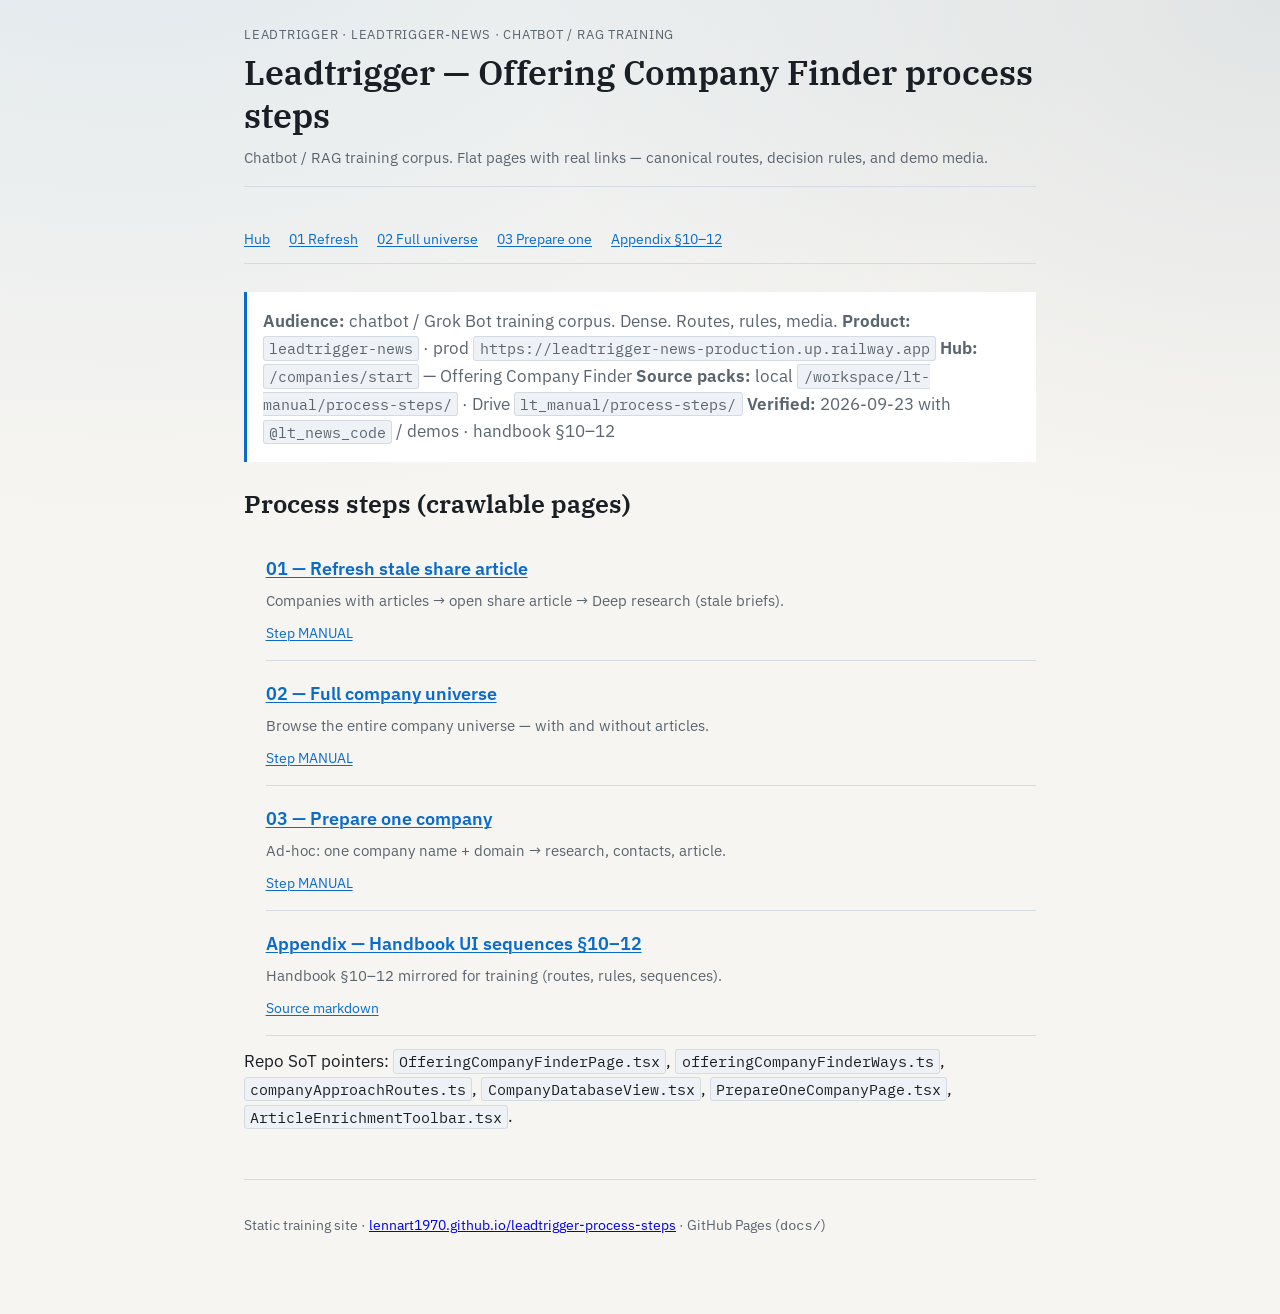
==== commit 3645b220: "Flatten site into crawlable multi-page link graph Split the single long page into hub + step pages +" ====
--- a/docs/index.html
+++ b/docs/index.html
@@ -4,7 +4,7 @@
 <meta charset="utf-8">
 <meta name="viewport" content="width=device-width, initial-scale=1">
 <title>Leadtrigger — Offering Company Finder process steps</title>
-<meta name="description" content="Leadtrigger Offering Company Finder process steps — chatbot training corpus with demo media.">
+<meta name="description" content="Leadtrigger Offering Company Finder process steps — chatbot / RAG training corpus with demo media.">
 <link rel="preconnect" href="https://fonts.googleapis.com">
 <link rel="preconnect" href="https://fonts.gstatic.com" crossorigin>
 <link href="https://fonts.googleapis.com/css2?family=IBM+Plex+Mono:wght@400;500&family=IBM+Plex+Sans:ital,wght@0,400;0,500;0,600;0,650;1,400&family=IBM+Plex+Serif:wght@500;600&display=swap" rel="stylesheet">
@@ -15,15 +15,16 @@
 <div class="wrap">
 <header class="site">
 
-<p class="eyebrow">Leadtrigger · leadtrigger-news</p>
+<p class="eyebrow">Leadtrigger · leadtrigger-news · chatbot / RAG training</p>
 <h1>Leadtrigger — Offering Company Finder process steps</h1>
-<p>Chatbot / Grok Bot training corpus — Offering Company Finder process steps with media. Canonical routes and decision rules over screenshots.</p>
+<p>Chatbot / RAG training corpus. Flat pages with real links — canonical routes, decision rules, and demo media.</p>
 </header>
-<nav class="toc-jump" aria-label="Jump links">
-  <a href="#01--refresh-stale-share-article">01 Refresh</a>
-  <a href="#02--full-company-universe">02 Full universe</a>
-  <a href="#03--prepare-one-company">03 Prepare one</a>
-  <a href="#appendix">Appendix §10–12</a>
+<nav class="site-nav" aria-label="Process steps">
+  <a href="index.html">Hub</a>
+  <a href="01-refresh-stale-share-article.html">01 Refresh</a>
+  <a href="02-full-company-universe.html">02 Full universe</a>
+  <a href="03-prepare-one-company.html">03 Prepare one</a>
+  <a href="appendix.html">Appendix §10–12</a>
 </nav>
 
 <article class="prose">
@@ -35,559 +36,12 @@
 <strong>Source packs:</strong> local <code>/workspace/lt-manual/process-steps/</code> · Drive <code>lt_manual/process-steps/</code>
 <strong>Verified:</strong> 2026-09-23 with <code>@lt_news_code</code> / demos · handbook §10–12</p>
 </blockquote>
-<h2 id="how-to-use-this-page">How to use this page</h2>
-<ul>
-<li>Prefer <strong>canonical routes</strong> and <strong>decision rules</strong> over screenshots.</li>
-<li>Videos show the UI path; <strong>Chrome history URLs beat OCR</strong>.</li>
-<li>Inputs in <code>{braces}</code> are parameters; demo values are examples only.</li>
-</ul>
-<h2 id="hub-card-map-start-from-companies">Hub card map (Start from companies)</h2>
-<table>
-<thead>
-<tr>
-<th>#</th>
-<th>Title</th>
-<th>Route</th>
-<th>Article presence</th>
-</tr>
-</thead>
-<tbody>
-<tr>
-<td>1</td>
-<td>Companies with articles</td>
-<td><code>/companies?article=with</code></td>
-<td>With only</td>
-</tr>
-<tr>
-<td>2</td>
-<td>Full company universe</td>
-<td><code>/companies</code></td>
-<td><strong>With + without</strong></td>
-</tr>
-<tr>
-<td>3</td>
-<td>Companies without articles</td>
-<td><code>/companies?article=without</code></td>
-<td>Without only</td>
-</tr>
-<tr>
-<td>4</td>
-<td>Prepare one company</td>
-<td><code>/companies/prepare</code></td>
-<td>N/A (ad-hoc create/queue)</td>
-</tr>
-</tbody>
-</table>
-<p>Code: <code>client/src/lib/offeringCompanyFinderWays.ts</code> · <code>companyBrowsePath()</code> in <code>client/src/lib/companyApproachRoutes.ts</code>.</p>
-<h2 id="table-of-contents">Table of contents</h2>
-<ol>
-<li><a href="#01--refresh-stale-share-article">01 — Refresh stale share article</a></li>
-<li><a href="#02--full-company-universe">02 — Full company universe</a></li>
-<li><a href="#03--prepare-one-company">03 — Prepare one company</a></li>
-<li><a href="#appendix">Appendix — Handbook UI sequences §10–12</a></li>
-</ol>
-<hr />
-<h2 id="01--refresh-stale-share-article">01 — Refresh stale share article</h2>
-<p><strong>Goal:</strong> From Offering Company Finder → companies <strong>with</strong> articles → open share article → run <strong>Deep research</strong> (many briefs are stale).</p>
-<h3 id="canonical-paths">Canonical paths</h3>
-<table>
-<thead>
-<tr>
-<th>Step</th>
-<th>Route / control</th>
-</tr>
-</thead>
-<tbody>
-<tr>
-<td>Hub</td>
-<td><code>/companies/start</code></td>
-</tr>
-<tr>
-<td>With articles</td>
-<td><code>/companies?article=with</code></td>
-</tr>
-<tr>
-<td>Share</td>
-<td><code>/share/article/{articleKey}</code> via <strong>Open on new page</strong></td>
-</tr>
-<tr>
-<td>Enrich</td>
-<td>Toolbar <strong>Deep research</strong> (<code>stage: deep_research</code>)</td>
-</tr>
-</tbody>
-</table>
-<h3 id="decision-rules">Decision rules</h3>
-<ul>
-<li>If content / scores look old or wrong-sector → Deep research before outreach/copy.</li>
-<li>Watchlist filter = <code>campaignBrain.listBrainCampaigns</code> → <code>campaignId</code>.</li>
-<li><strong>CG class</strong> UI = <code>cgLeadClass</code> (demo: All).</li>
-<li>Trust history URL <code>/companies?article=with</code> — never <code>/companies/article-with</code>.</li>
-</ul>
-<h3 id="inputs-vs-constants-demo">Inputs vs constants (demo)</h3>
-<table>
-<thead>
-<tr>
-<th>Kind</th>
-<th>Name</th>
-<th>Demo</th>
-</tr>
-</thead>
-<tbody>
-<tr>
-<td>INPUT</td>
-<td><code>{watchlist}</code></td>
-<td>S8</td>
-</tr>
-<tr>
-<td>INPUT</td>
-<td><code>{company}</code></td>
-<td>Aceros Moldeados de Lacunza SA</td>
-</tr>
-<tr>
-<td>INPUT</td>
-<td><code>{articleKey}</code></td>
-<td><code>08421b9c8af111dc214cffcdd564b8f6</code></td>
-</tr>
-<tr>
-<td>SESSION</td>
-<td>venture</td>
-<td>Connect Group EMS Intelligence</td>
-</tr>
-<tr>
-<td>CONST</td>
-<td>base</td>
-<td><code>https://leadtrigger-news-production.up.railway.app</code></td>
-</tr>
-</tbody>
-</table>
-<h3 id="bot-sequence">Bot sequence</h3>
-<ol>
-<li>Open <code>/companies/start</code>.</li>
-<li>Click <strong>1 Companies with articles</strong> → <code>/companies?article=with</code>.</li>
-<li>Set <strong>Watchlist</strong> = <code>{watchlist}</code>.</li>
-<li>Optional: <strong>CG class</strong> = All.</li>
-<li><strong>Save filtered (up to 500)</strong>.</li>
-<li>On <code>{company}</code>, <strong>Open on new page</strong> → <code>/share/article/{articleKey}</code>.</li>
-<li>Click <strong>Deep research</strong>; wait until idle / toast complete.</li>
-<li>Report: company, <code>articleKey</code>, research status.</li>
-</ol>
-<h3 id="anti-patterns">Anti-patterns</h3>
-<ul>
-<li>Skip Deep research on stale briefs.</li>
-<li>Invent <code>articleKey</code>.</li>
-<li>Run Find contacts / Outreach unless asked.</li>
-<li>Treat video OCR paths as canonical when history disagrees.</li>
-</ul>
-<h3 id="media">Media</h3>
-<p><img alt="Still ~20%" src="media/01-refresh-stale-share-article/frame_20pct.png" /></p>
-<p><img alt="Still ~70% / share article" src="media/01-refresh-stale-share-article/frame_70pct.png" /></p>
-<video controls src="media/01-refresh-stale-share-article/demo.mp4"></video>
-
-<p>Full step MANUAL: <a href="media/01-refresh-stale-share-article/MANUAL.html">media/01-refresh-stale-share-article/MANUAL.md</a></p>
-<hr />
-<h2 id="02--full-company-universe">02 — Full company universe</h2>
-<p><strong>Goal:</strong> Browse the <strong>entire</strong> company universe — includes accounts <strong>with and without</strong> articles.</p>
-<h3 id="canonical-paths_1">Canonical paths</h3>
-<table>
-<thead>
-<tr>
-<th>Step</th>
-<th>Route / control</th>
-</tr>
-</thead>
-<tbody>
-<tr>
-<td>Hub</td>
-<td><code>/companies/start</code> → <strong>2 Full company universe</strong></td>
-</tr>
-<tr>
-<td>Full universe</td>
-<td><code>/companies</code> (no <code>article</code> query) · hub id <code>browse-all</code> · <code>companyBrowsePath()</code></td>
-</tr>
-</tbody>
-</table>
-<h3 id="decision-rules_1">Decision rules</h3>
-<ul>
-<li>Full universe ≠ with-articles. Card 1 excludes no-brief accounts. Card 2 returns <strong>both</strong>.</li>
-<li>Card 3 (<code>article=without</code>) is missing-briefs only.</li>
-<li>If <code>article</code> query is absent → with + without.</li>
-<li>Do not navigate to <code>?article=with</code> and call that Full universe.</li>
-</ul>
-<h3 id="bot-sequence_1">Bot sequence</h3>
-<ol>
-<li>Open <code>/companies/start</code>.</li>
-<li>Click <strong>2 Full company universe</strong> → <code>/companies</code> (no <code>article=</code>).</li>
-<li>Optional filters (watchlist, region, CG class) — keep <code>article</code> unset for true full universe.</li>
-<li>Optional <strong>Save filtered (up to 500)</strong>.</li>
-<li>Rows may lack share / Deep research when there is no article — expected.</li>
-<li>Report filter state + sample companies.</li>
-</ol>
-<h3 id="anti-patterns_1">Anti-patterns</h3>
-<ul>
-<li>Using <code>article=with</code> and calling it Full universe.</li>
-<li>Expecting every row to have an <code>articleKey</code>.</li>
-</ul>
-<h3 id="media_1">Media</h3>
-<p><img alt="Still ~20%" src="media/02-full-company-universe/frame_20pct.png" /></p>
-<p><img alt="Still ~70%" src="media/02-full-company-universe/frame_70pct.png" /></p>
-<video controls src="media/02-full-company-universe/demo.mp4"></video>
-
-<p>Full step MANUAL: <a href="media/02-full-company-universe/MANUAL.html">media/02-full-company-universe/MANUAL.md</a></p>
-<hr />
-<h2 id="03--prepare-one-company">03 — Prepare one company</h2>
-<p><strong>Goal:</strong> Ad-hoc — enter <strong>one</strong> company name + domain → start research, contacts, and article (~2–5 min).</p>
-<h3 id="canonical-paths_2">Canonical paths</h3>
-<table>
-<thead>
-<tr>
-<th>Step</th>
-<th>Route / control</th>
-</tr>
-</thead>
-<tbody>
-<tr>
-<td>Hub</td>
-<td><code>/companies/start</code> → <strong>4 Prepare one company</strong> · id <code>prepare-one</code></td>
-</tr>
-<tr>
-<td>Page</td>
-<td><code>/companies/prepare</code> · <code>PrepareOneCompanyPage</code></td>
-</tr>
-<tr>
-<td>CTA</td>
-<td><strong>Prepare outreach</strong></td>
-</tr>
-<tr>
-<td>API</td>
-<td><code>leadtrigger.prepareAdhocCompany</code></td>
-</tr>
-</tbody>
-</table>
-<h3 id="decision-rules_2">Decision rules</h3>
-<ul>
-<li>Domain normalized: strip <code>https://</code>, <code>www.</code>, path/query; require <code>.</code>.</li>
-<li><code>status === "created"</code> → Apollo add; else already in DB.</li>
-<li>Queues Ad-hoc requests; research runs in background.</li>
-<li>Not a universe browse (§02).</li>
-</ul>
-<h3 id="inputs-vs-constants-demo_1">Inputs vs constants (demo)</h3>
-<table>
-<thead>
-<tr>
-<th>Role</th>
-<th>Field</th>
-<th>Demo</th>
-</tr>
-</thead>
-<tbody>
-<tr>
-<td>INPUT</td>
-<td><code>{companyName}</code></td>
-<td>Embat</td>
-</tr>
-<tr>
-<td>INPUT</td>
-<td><code>{domain}</code></td>
-<td>embat.io</td>
-</tr>
-<tr>
-<td>SESSION</td>
-<td>venture</td>
-<td>Connect Group EMS Intelligence - General</td>
-</tr>
-</tbody>
-</table>
-<h3 id="bot-sequence_2">Bot sequence</h3>
-<ol>
-<li>Active venture set.</li>
-<li>Open <code>/companies/prepare</code>.</li>
-<li><code>{companyName}</code> + <code>{domain}</code> → <strong>Prepare outreach</strong>.</li>
-<li>Read <strong>OUTREACH STARTED</strong> (created vs found in database).</li>
-<li>Optional: Open article <code>/share/article/{articleKey}</code>, Ad-hoc watchlist, View company <code>/company/{companyId}</code>, Find companies like this.</li>
-<li>Report: name, domain, status, ids.</li>
-</ol>
-<h3 id="anti-patterns_2">Anti-patterns</h3>
-<ul>
-<li>Submit without domain.</li>
-<li>Invent <code>articleKey</code> before mutation returns.</li>
-<li>Confuse with hub cards 1–3 browse paths.</li>
-</ul>
-<h3 id="media_2">Media</h3>
-<p><img alt="Still ~20%" src="media/03-prepare-one-company/frame_20pct.png" /></p>
-<p><img alt="Still ~70%" src="media/03-prepare-one-company/frame_70pct.png" /></p>
-<video controls src="media/03-prepare-one-company/demo.mp4"></video>
-
-<p>Full step MANUAL: <a href="media/03-prepare-one-company/MANUAL.html">media/03-prepare-one-company/MANUAL.md</a></p>
-<hr />
-<h2 id="appendix">Appendix</h2>
-<p>Handbook UI sequences (§10–12) mirrored for training.</p>
-<h2 id="10-ui-sequence-refresh-stale-share-article-company-finder">10. UI sequence — refresh stale share article (Company finder)</h2>
-<blockquote>
-<p><strong>Verified 2026-09-23</strong> with <code>@lt_news_code</code> — <code>/companies/start</code> on <code>main</code> @ <code>7a7bdb440d</code> (PR #116). Demo same day.
-Why: many share articles are <strong>stale</strong> — run <strong>Deep research</strong> after opening.</p>
-</blockquote>
-<h3 id="goal">Goal</h3>
-<p>From Offering Company Finder → companies that already have articles → open share article → <strong>Deep research</strong>.</p>
-<h3 id="canonical-paths_3">Canonical paths</h3>
-<table>
-<thead>
-<tr>
-<th>Step</th>
-<th>Route / control</th>
-<th>Notes</th>
-</tr>
-</thead>
-<tbody>
-<tr>
-<td>Hub</td>
-<td><code>/companies/start</code></td>
-<td>Offering Company Finder · <code>OfferingCompanyFinderPage</code> · <code>OFFERING_COMPANY_FINDER_PATH</code> · <code>App.tsx:82</code> · PR #116</td>
-</tr>
-<tr>
-<td>With articles</td>
-<td><code>/companies?article=with</code></td>
-<td>Hub card <strong>1</strong> · <code>article=with</code> only</td>
-</tr>
-<tr>
-<td>Full universe</td>
-<td><code>/companies</code></td>
-<td>Hub card <strong>2</strong> · <strong>no</strong> <code>article</code> param → with <strong>and without</strong> articles</td>
-</tr>
-<tr>
-<td>Without articles</td>
-<td><code>/companies?article=without</code></td>
-<td>Hub card <strong>3</strong> · <code>article=without</code> only</td>
-</tr>
-<tr>
-<td>Share</td>
-<td><code>/share/article/{articleKey}</code></td>
-<td><code>publicShareArticleUrl(articleKey)</code> · <code>Open on new page</code></td>
-</tr>
-<tr>
-<td>Deep research</td>
-<td>toolbar stage <code>deep_research</code></td>
-<td>Label <strong>Deep research</strong> · <code>ArticleEnrichmentToolbar</code> / <code>campaignBrain.enrichCampaignMember</code></td>
-</tr>
-</tbody>
-</table>
-<h3 id="decision-rules_3">Decision rules</h3>
-<ul>
-<li>If article content / scores look old or wrong-sector → <strong>Deep research</strong> before outreach/copy.</li>
-<li>Watchlist filter = <code>campaignBrain.listBrainCampaigns</code> → <code>watchlistId</code> = <code>campaignId</code> on <code>lt_mns_brain_campaigns</code>.</li>
-<li><strong>CG class</strong> UI label maps to <code>cgLeadClass</code> (demo left at All).</li>
-<li>Trust history URL <code>/companies?article=with</code> — never <code>/companies/article-with</code>.</li>
-</ul>
-<h3 id="sequence-bot">Sequence (bot)</h3>
-<ol>
-<li>Open <code>/companies/start</code> (active venture already set).</li>
-<li>Click <strong>1 Companies with articles</strong> → <code>/companies?article=with</code>.</li>
-<li>Set <strong>Watchlist</strong> = <code>{watchlist}</code> (demo: <strong>S8</strong>).</li>
-<li>Optional: <strong>CG class</strong> = All (default).</li>
-<li>Click <strong>Save filtered (up to 500)</strong>.</li>
-<li>On row <code>{company}</code>, click <strong>Open on new page</strong> → <code>/share/article/{articleKey}</code>.</li>
-<li>Click <strong>Deep research</strong>; wait until toolbar idle / toast complete.</li>
-<li>Report: company, <code>articleKey</code>, research status.</li>
-</ol>
-<h3 id="inputs-vs-constants">Inputs vs constants</h3>
-<table>
-<thead>
-<tr>
-<th>Input</th>
-<th>Example from demo</th>
-</tr>
-</thead>
-<tbody>
-<tr>
-<td><code>{watchlist}</code></td>
-<td>S8</td>
-</tr>
-<tr>
-<td><code>{company}</code></td>
-<td>Aceros Moldeados de Lacunza SA</td>
-</tr>
-<tr>
-<td><code>{articleKey}</code></td>
-<td><code>08421b9c8af111dc214cffcdd564b8f6</code></td>
-</tr>
-<tr>
-<td>venture</td>
-<td>Connect Group EMS Intelligence (session)</td>
-</tr>
-<tr>
-<td>base URL</td>
-<td><code>https://leadtrigger-news-production.up.railway.app</code></td>
-</tr>
-</tbody>
-</table>
-<h3 id="anti-patterns_3">Anti-patterns</h3>
-<ul>
-<li>Skipping Deep research on stale briefs.</li>
-<li>Treating video-OCR URL <code>/companies/article-with</code> as real.</li>
-<li>Opening share without <code>articleKey</code> / inventing keys.</li>
-<li>Running Find contacts / Outreach unless asked.</li>
-</ul>
-<h3 id="sot-pointers">SoT pointers</h3>
-<ul>
-<li>Browse + open: <code>client/src/pages/CompanyDatabaseView.tsx</code> (<code>Save filtered (up to 500)</code>, <code>Open on new page</code>, <code>articleFilter</code>, <code>watchlistId</code>, <code>cgLeadClass</code>).</li>
-<li>Share route: <code>client/src/App.tsx</code> <code>/share/article/:articleKey</code> · <code>BrainCampaignArticlePage</code>.</li>
-<li>Enrichment: <code>client/src/components/article/ArticleEnrichmentToolbar.tsx</code> (<code>deep_research</code>).</li>
-<li>Copilot mirror of article filter: <code>server/services/copilotCompanies.ts</code> (<code>article=with|without</code>).</li>
-<li>Hub: <code>client/src/pages/OfferingCompanyFinderPage.tsx</code> · <code>client/src/lib/offeringCompanyFinderWays.ts</code> (<code>OFFERING_COMPANY_FINDER_PATH="/companies/start"</code>; card 1 → <code>article=with</code>; card 2 → <code>/companies</code>; card 3 → <code>article=without</code>) · <code>companyBrowsePath</code> in <code>client/src/lib/companyApproachRoutes.ts</code> · route <code>client/src/App.tsx:82</code>.</li>
-</ul>
-<hr />
-<h2 id="11-ui-sequence-full-company-universe">11. UI sequence — Full company universe</h2>
-<blockquote>
-<p><strong>Verified 2026-09-23</strong> — hub card id <code>browse-all</code> in <code>offeringCompanyFinderWays.ts</code> → <code>companyBrowsePath()</code> → <code>/companies</code> (no <code>article</code> query). Demo same day (teach session <code>teach-20260923T142501Z-…</code>).
-Process pack: <code>/workspace/lt-manual/process-steps/02-full-company-universe/</code> · Drive under <code>lt_manual/process-steps/</code>.</p>
-</blockquote>
-<h3 id="goal_1">Goal</h3>
-<p>Browse the <strong>entire</strong> company universe for the active venture — includes accounts <strong>with articles and without articles</strong>.</p>
-<h3 id="canonical-paths_4">Canonical paths</h3>
-<table>
-<thead>
-<tr>
-<th>Step</th>
-<th>Route / control</th>
-<th>Notes</th>
-</tr>
-</thead>
-<tbody>
-<tr>
-<td>Hub</td>
-<td><code>/companies/start</code></td>
-<td>Offering Company Finder</td>
-</tr>
-<tr>
-<td>Full universe</td>
-<td><code>/companies</code></td>
-<td>Hub <strong>2 Full company universe</strong> · <code>id: browse-all</code> · <code>companyBrowsePath()</code> with empty params</td>
-</tr>
-<tr>
-<td>Optional narrow</td>
-<td><code>?article=with\|without</code></td>
-<td>UI can still set article filter <strong>after</strong> entry; default Full universe has <strong>none</strong></td>
-</tr>
-<tr>
-<td>Optional region</td>
-<td><code>?region=…</code></td>
-<td>e.g. demo later used <code>region=Europe</code></td>
-</tr>
-</tbody>
-</table>
-<h3 id="decision-rules_4">Decision rules</h3>
-<ul>
-<li><strong>Full universe ≠ with-articles.</strong> Card 1 (<code>article=with</code>) excludes no-brief accounts. Card 2 (<code>/companies</code>) returns <strong>both</strong>.</li>
-<li>Card 3 (<code>article=without</code>) is the inverse slice (missing briefs only).</li>
-<li>If a bot needs “everyone including no article” → open <strong>Full company universe</strong> / <code>/companies</code>, <strong>do not</strong> use <code>article=with</code>.</li>
-<li>If <code>article</code> query is absent → treat as unfiltered article presence (with + without).</li>
-<li>Watchlist / CG class / Save filtered behave the same as §10 once on browse.</li>
-</ul>
-<h3 id="sequence-bot_1">Sequence (bot)</h3>
-<ol>
-<li>Open <code>/companies/start</code>.</li>
-<li>Click <strong>2 Full company universe</strong> → <code>/companies</code> (no <code>article=</code>).</li>
-<li>Optional filters (watchlist, region, CG class) — keep <code>article</code> unset unless the task requires a slice.</li>
-<li><strong>Save filtered (up to 500)</strong> if persisting the set.</li>
-<li>Rows may lack <strong>Open on new page</strong> / share when there is <strong>no</strong> article — expected for without-article accounts.</li>
-<li>Report: filter state (<code>article</code> absent vs <code>with</code>/<code>without</code>), counts if available, sample companies.</li>
-</ol>
-<h3 id="anti-patterns_4">Anti-patterns</h3>
-<ul>
-<li>Calling Full universe then navigating to <code>?article=with</code> and treating that as the full universe result.</li>
-<li>Assuming every Full-universe row has a share article / Deep research path.</li>
-<li>Confusing card 2 with card 3 (<code>without</code> only).</li>
-</ul>
-<h3 id="sot-pointers_1">SoT pointers</h3>
-<ul>
-<li>Hub ways: <code>client/src/lib/offeringCompanyFinderWays.ts</code> — <code>browse-all</code> → <code>companyBrowsePath()</code>.</li>
-<li>Browse path builder: <code>client/src/lib/companyApproachRoutes.ts</code> — <code>article</code> only set when <code>"with"</code> | <code>"without"</code>.</li>
-<li>Browse UI: <code>client/src/pages/CompanyDatabaseView.tsx</code> (<code>articleFilter</code>).</li>
-<li>Copilot mirror: <code>server/services/copilotCompanies.ts</code>.</li>
-</ul>
-<hr />
-<h2 id="12-ui-sequence-prepare-one-company">12. UI sequence — Prepare one company</h2>
-<blockquote>
-<p><strong>Verified 2026-09-23</strong> — <code>PrepareOneCompanyPage</code> · route <code>/companies/prepare</code> · hub id <code>prepare-one</code> · mutation <code>leadtrigger.prepareAdhocCompany</code>. Demo: Embat / <code>embat.io</code>.
-Process pack: <code>/workspace/lt-manual/process-steps/03-prepare-one-company/</code>.</p>
-</blockquote>
-<h3 id="goal_2">Goal</h3>
-<p>Ad-hoc: enter <strong>one</strong> company name + domain → start research, contacts, and article (~2–5 min).</p>
-<h3 id="canonical-paths_5">Canonical paths</h3>
-<table>
-<thead>
-<tr>
-<th>Step</th>
-<th>Route / control</th>
-<th>Notes</th>
-</tr>
-</thead>
-<tbody>
-<tr>
-<td>Hub</td>
-<td><code>/companies/start</code> → <strong>4 Prepare one company</strong></td>
-<td><code>id: prepare-one</code> · href <code>/companies/prepare</code></td>
-</tr>
-<tr>
-<td>Page</td>
-<td><code>/companies/prepare</code></td>
-<td><code>PrepareOneCompanyPage</code> · <code>App.tsx</code></td>
-</tr>
-<tr>
-<td>CTA</td>
-<td><strong>Prepare outreach</strong></td>
-<td>disabled until name + valid domain</td>
-</tr>
-<tr>
-<td>Result</td>
-<td>OUTREACH STARTED panel</td>
-<td>Open article / Ad-hoc watchlist / View company / Find like this</td>
-</tr>
-</tbody>
-</table>
-<h3 id="decision-rules_5">Decision rules</h3>
-<ul>
-<li>Domain normalized: strip <code>https://</code>, <code>www.</code>, path/query; require <code>.</code>.</li>
-<li><code>status === "created"</code> → Apollo add; else already in DB.</li>
-<li>Queues into Ad-hoc requests / watchlist; research runs in background.</li>
-<li>Not a universe browse — use §11 for full list.</li>
-</ul>
-<h3 id="sequence-bot_2">Sequence (bot)</h3>
-<ol>
-<li>Active venture set.</li>
-<li>Open <code>/companies/prepare</code>.</li>
-<li><code>{companyName}</code> + <code>{domain}</code> → <strong>Prepare outreach</strong>.</li>
-<li>Capture result ids (<code>articleKey</code>, <code>campaignId</code>, <code>companyId</code>, <code>status</code>).</li>
-<li>Report + optional Open article.</li>
-</ol>
-<h3 id="inputs-vs-constants_1">Inputs vs constants</h3>
-<table>
-<thead>
-<tr>
-<th>Input</th>
-<th>Demo</th>
-</tr>
-</thead>
-<tbody>
-<tr>
-<td><code>{companyName}</code></td>
-<td>Embat</td>
-</tr>
-<tr>
-<td><code>{domain}</code></td>
-<td>embat.io</td>
-</tr>
-</tbody>
-</table>
-<h3 id="anti-patterns_5">Anti-patterns</h3>
-<ul>
-<li>Empty domain; inventing articleKey before mutation returns.</li>
-<li>Confusing with card 1–3 browse paths.</li>
-</ul>
-<h3 id="sot-pointers_2">SoT pointers</h3>
-<ul>
-<li><code>client/src/pages/PrepareOneCompanyPage.tsx</code></li>
-<li>Hub: <code>client/src/lib/offeringCompanyFinderWays.ts</code> (<code>prepare-one</code>)</li>
-<li>Admin queues: <code>/admin/prepare-requests</code> · <code>AdhocPrepareRequestsPage</code></li>
+<h2>Process steps (crawlable pages)</h2>
+<ul class="hub-links">
+<li><a class="primary" href="01-refresh-stale-share-article.html">01 — Refresh stale share article</a><span class="blurb">Companies with articles → open share article → Deep research (stale briefs).</span><a class="manual" href="media/01-refresh-stale-share-article/MANUAL.html">Step MANUAL</a></li>
+<li><a class="primary" href="02-full-company-universe.html">02 — Full company universe</a><span class="blurb">Browse the entire company universe — with and without articles.</span><a class="manual" href="media/02-full-company-universe/MANUAL.html">Step MANUAL</a></li>
+<li><a class="primary" href="03-prepare-one-company.html">03 — Prepare one company</a><span class="blurb">Ad-hoc: one company name + domain → research, contacts, article.</span><a class="manual" href="media/03-prepare-one-company/MANUAL.html">Step MANUAL</a></li>
+<li><a class="primary" href="appendix.html">Appendix — Handbook UI sequences §10–12</a><span class="blurb">Handbook §10–12 mirrored for training (routes, rules, sequences).</span><a class="manual" href="appendix-handbook-ui-sequences.md">Source markdown</a></li>
 </ul>
 <p>Repo SoT pointers: <code>OfferingCompanyFinderPage.tsx</code>, <code>offeringCompanyFinderWays.ts</code>, <code>companyApproachRoutes.ts</code>, <code>CompanyDatabaseView.tsx</code>, <code>PrepareOneCompanyPage.tsx</code>, <code>ArticleEnrichmentToolbar.tsx</code>.</p>
 </article>
--- a/docs/styles.css
+++ b/docs/styles.css
@@ -35,10 +35,6 @@
   box-sizing: border-box;
 }
 
-html {
-  scroll-behavior: smooth;
-}
-
 body {
   margin: 0;
   font-family: "IBM Plex Sans", "Segoe UI", "Helvetica Neue", sans-serif;
@@ -61,7 +57,7 @@
 header.site {
   border-bottom: 1px solid var(--border);
   padding-bottom: 1rem;
-  margin-bottom: 2rem;
+  margin-bottom: 1.75rem;
 }
 
 header.site .eyebrow {
@@ -86,28 +82,50 @@
   font-size: 0.95rem;
 }
 
-nav.toc-jump {
-  position: sticky;
-  top: 0;
-  z-index: 10;
-  background: color-mix(in srgb, var(--bg) 92%, transparent);
-  backdrop-filter: blur(8px);
+nav.site-nav {
+  margin: 0 0 1.75rem;
+  padding: 0.75rem 0;
   border-bottom: 1px solid var(--border);
-  margin: 0 -1.25rem 1.75rem;
-  padding: 0.65rem 1.25rem;
-  font-size: 0.85rem;
-  overflow-x: auto;
-  white-space: nowrap;
-}
-
-nav.toc-jump a {
-  color: var(--muted);
-  text-decoration: none;
+  font-size: 0.9rem;
+}
+
+nav.site-nav a {
+  color: var(--link);
   margin-right: 1rem;
-}
-
-nav.toc-jump a:hover {
+  text-underline-offset: 2px;
+}
+
+nav.site-nav a:hover {
+  color: var(--link-hover);
+}
+
+.hub-links {
+  list-style: none;
+  padding: 0;
+  margin: 1.25rem 0 2rem;
+}
+
+.hub-links li {
+  margin: 0 0 1rem;
+  padding: 0.85rem 0;
+  border-bottom: 1px solid var(--border);
+}
+
+.hub-links a.primary {
+  font-weight: 600;
+  font-size: 1.1rem;
   color: var(--link);
+}
+
+.hub-links .blurb {
+  display: block;
+  color: var(--muted);
+  font-size: 0.95rem;
+  margin: 0.25rem 0 0.35rem;
+}
+
+.hub-links .manual {
+  font-size: 0.88rem;
 }
 
 .prose h1 {
@@ -118,22 +136,20 @@
   font-family: "IBM Plex Serif", Georgia, serif;
   font-size: 1.55rem;
   font-weight: 600;
-  margin: 2.75rem 0 1rem;
-  padding-top: 0.5rem;
+  margin: 2.25rem 0 1rem;
+  padding-top: 0.35rem;
   border-top: 1px solid var(--border);
-  scroll-margin-top: 3rem;
 }
 
 .prose h2:first-of-type {
   border-top: none;
-  margin-top: 1.5rem;
+  margin-top: 0.5rem;
 }
 
 .prose h3 {
   font-size: 1.15rem;
   font-weight: 600;
   margin: 1.75rem 0 0.65rem;
-  scroll-margin-top: 3rem;
 }
 
 .prose p,
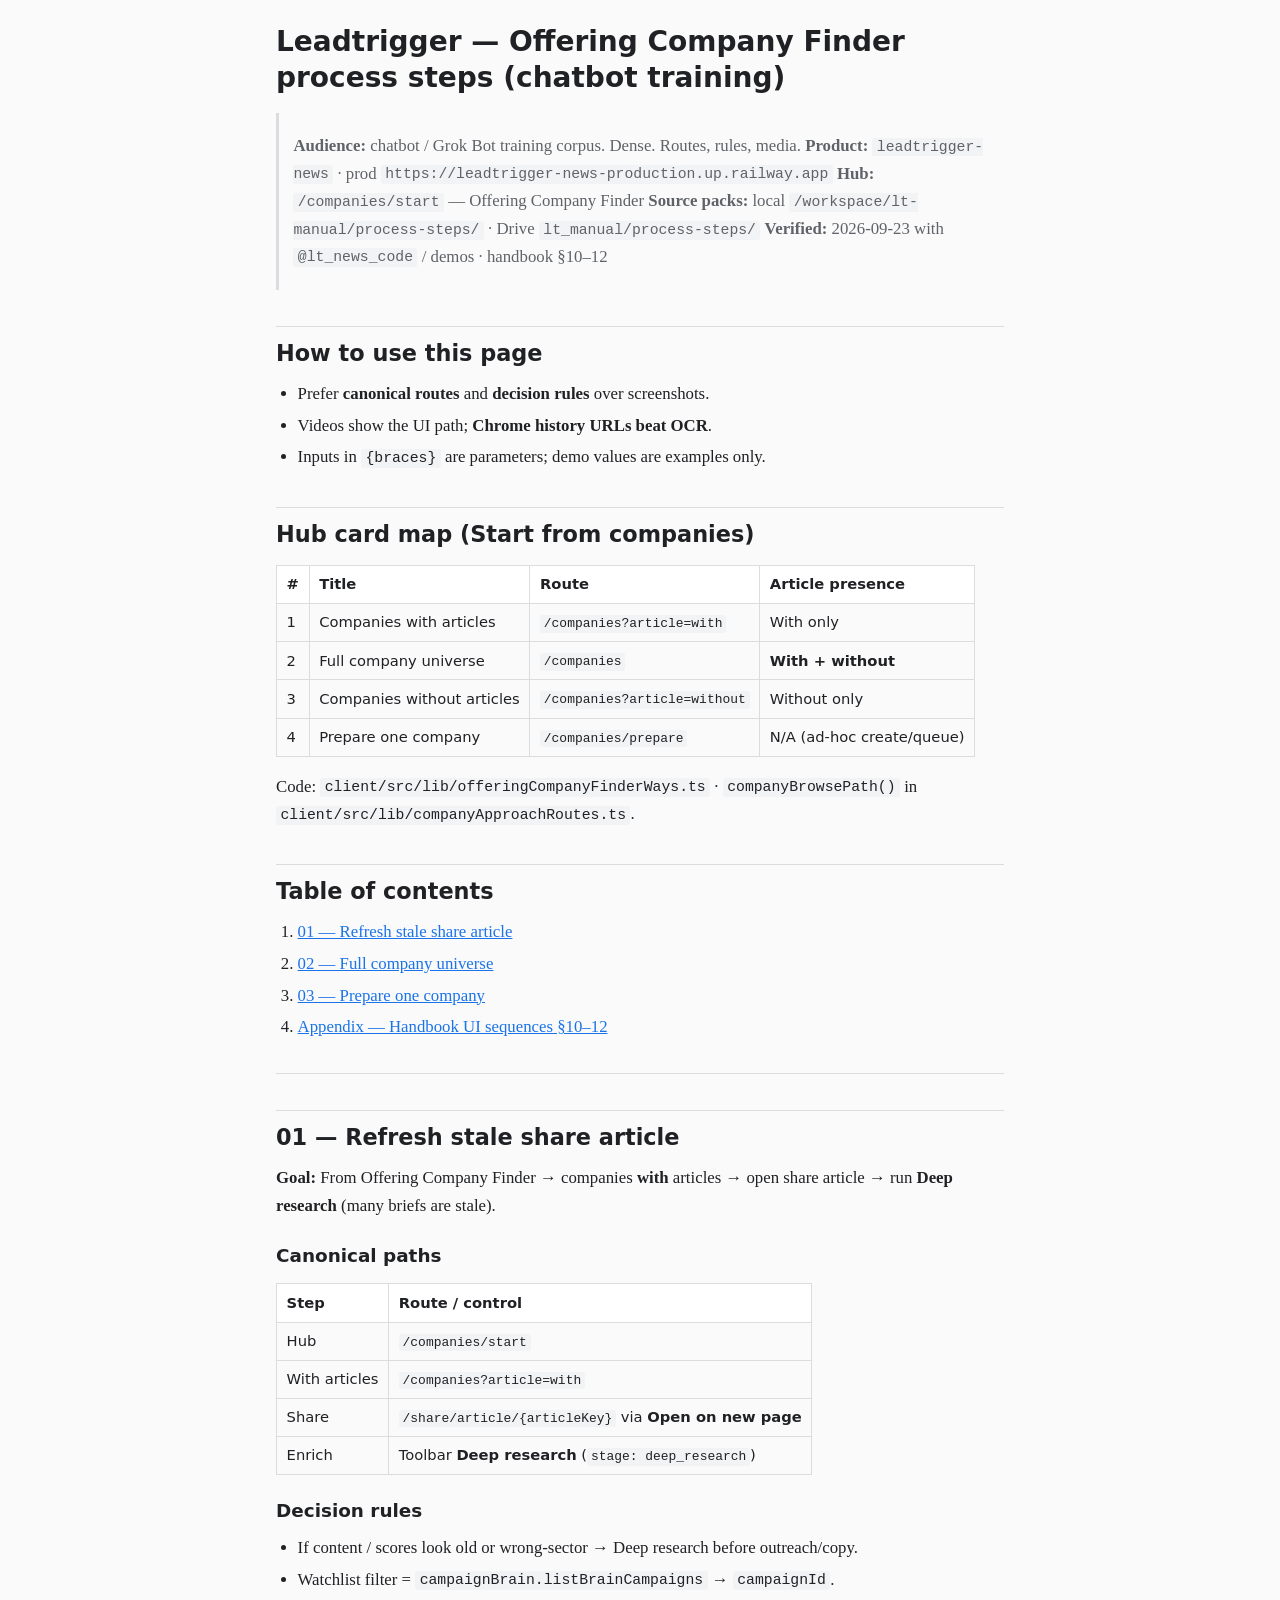
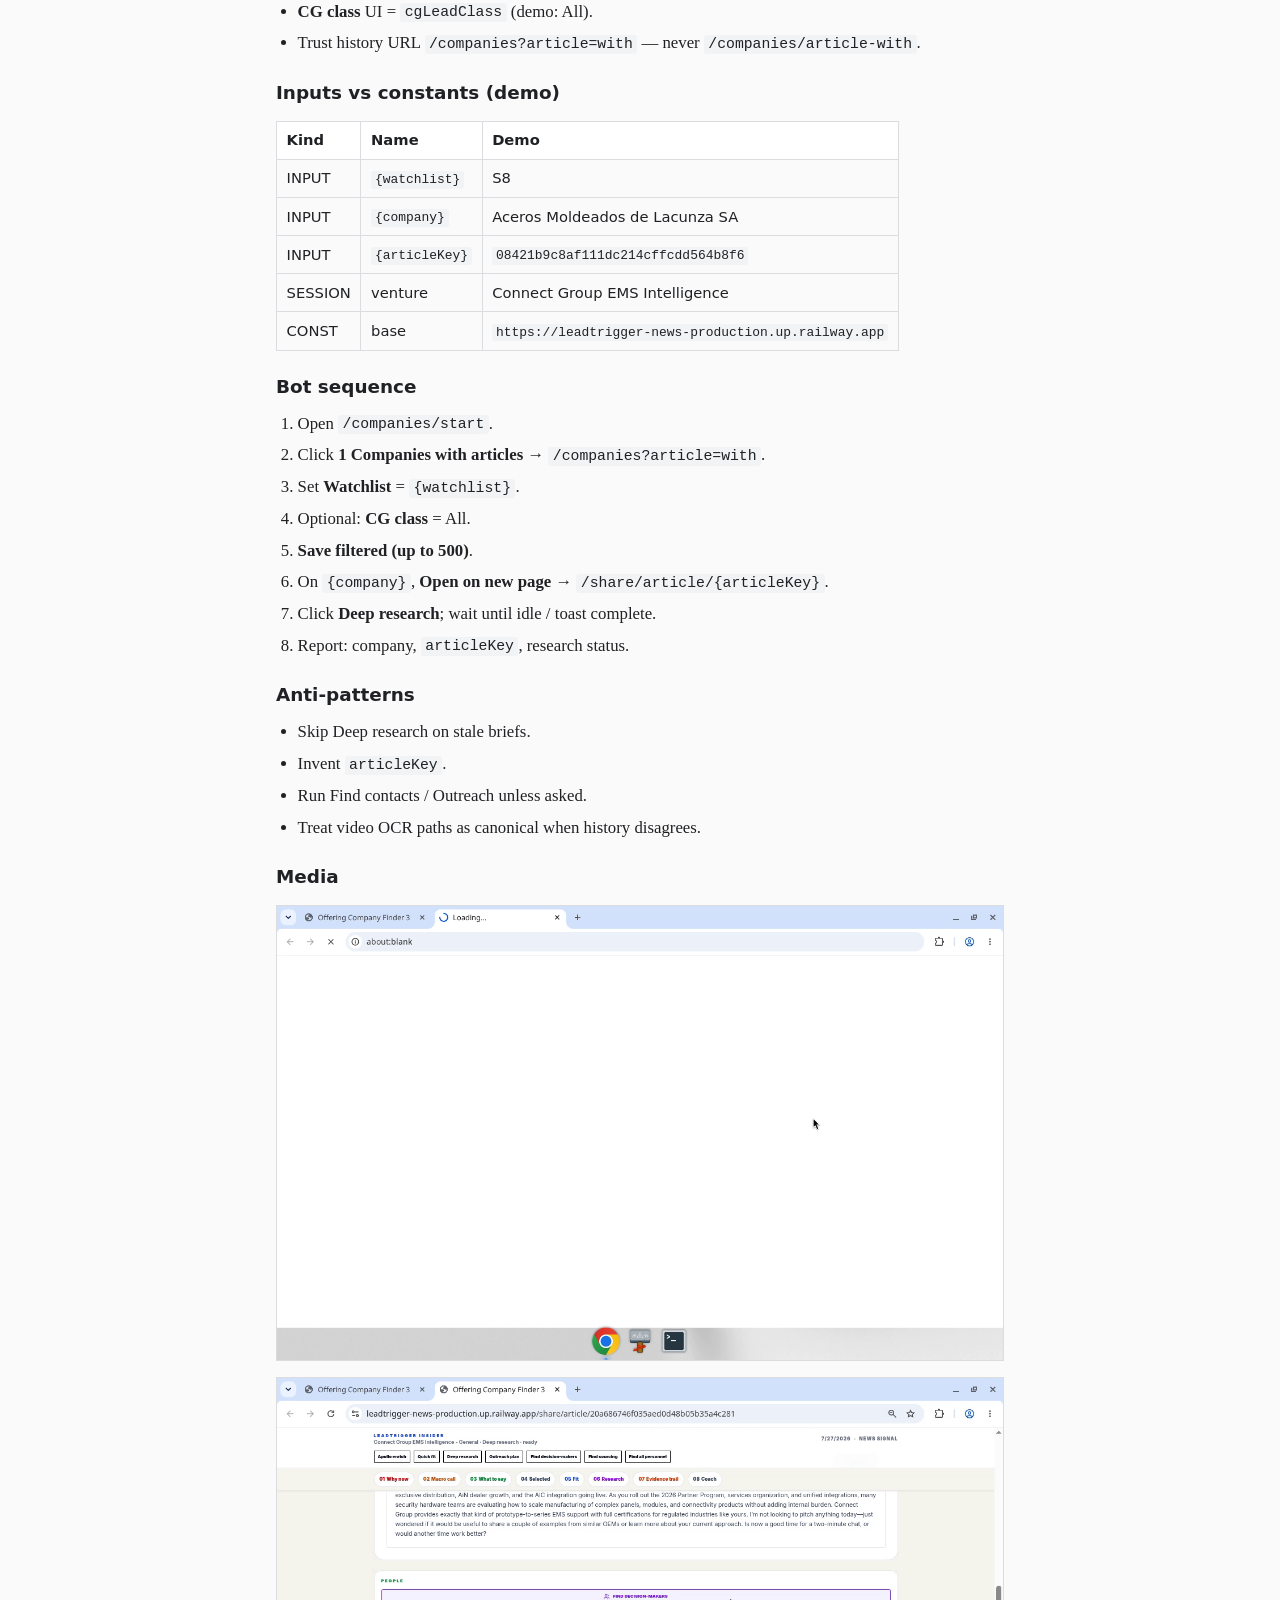
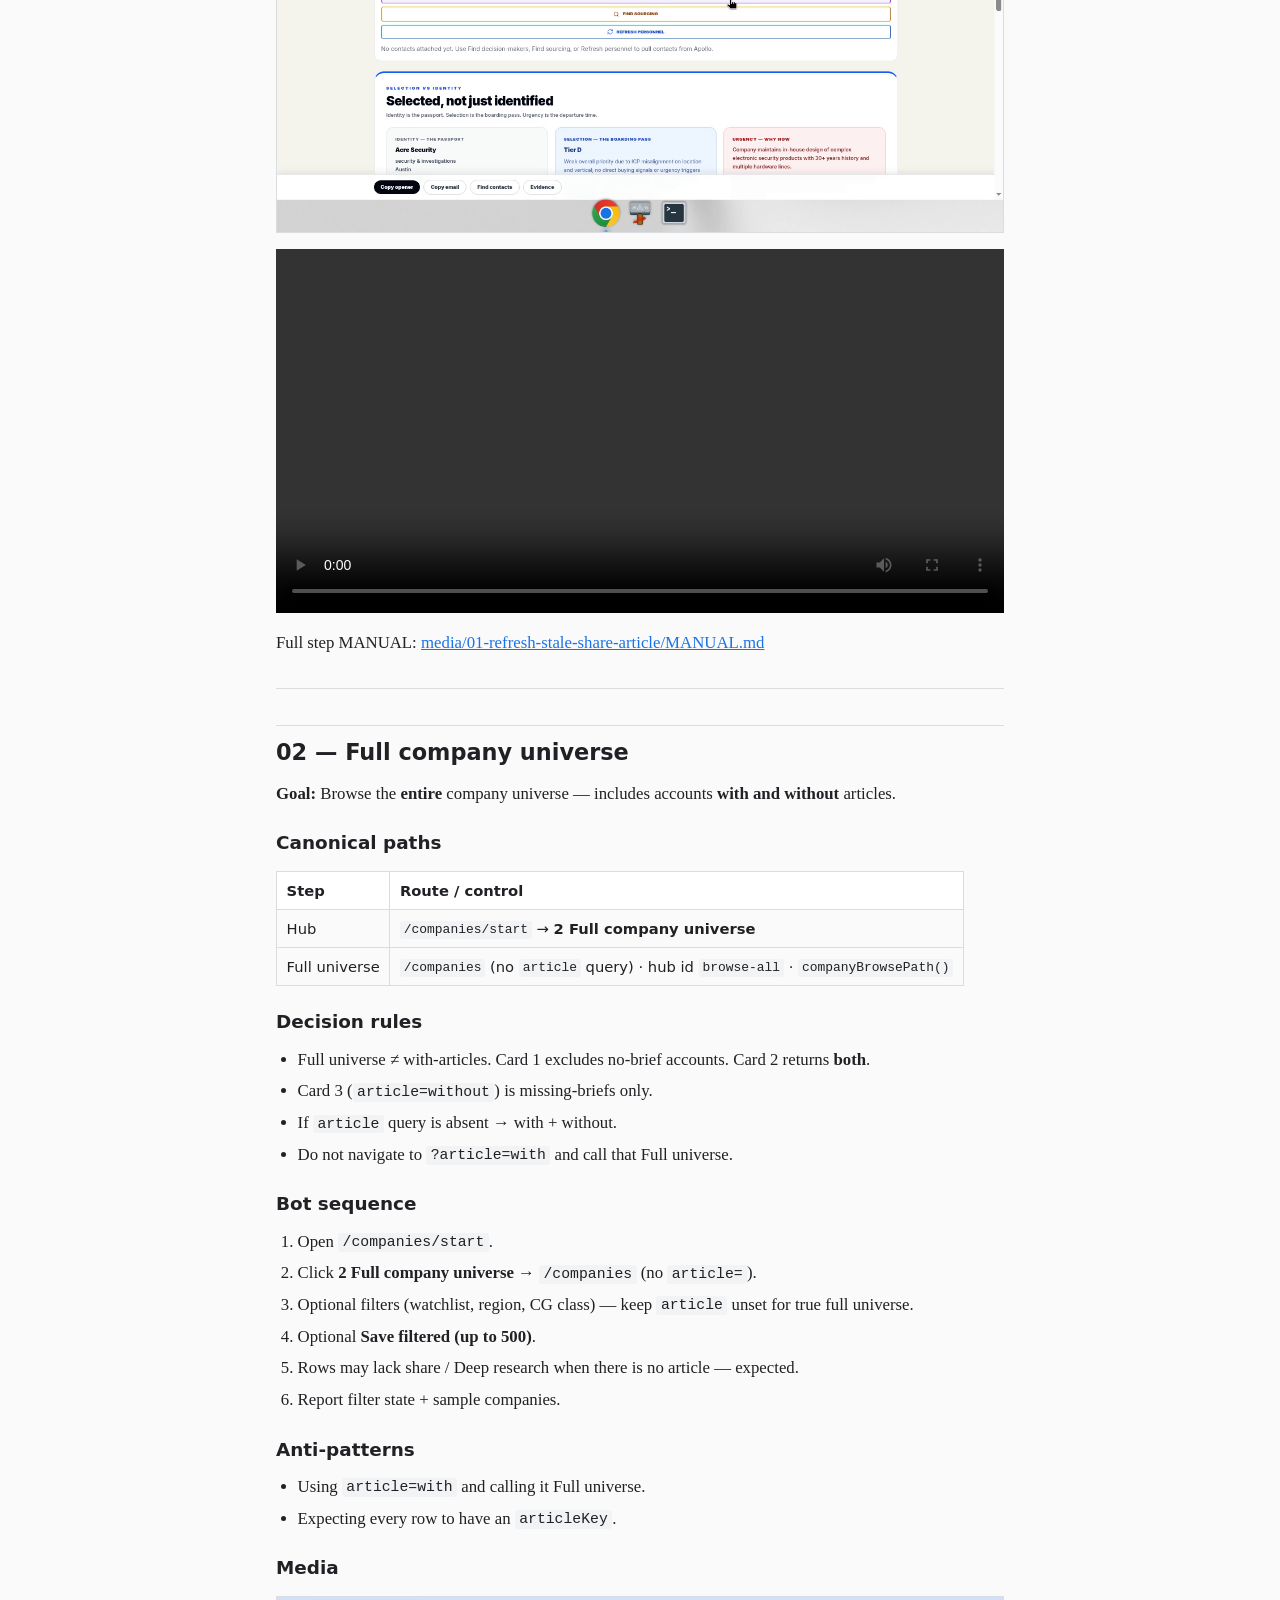
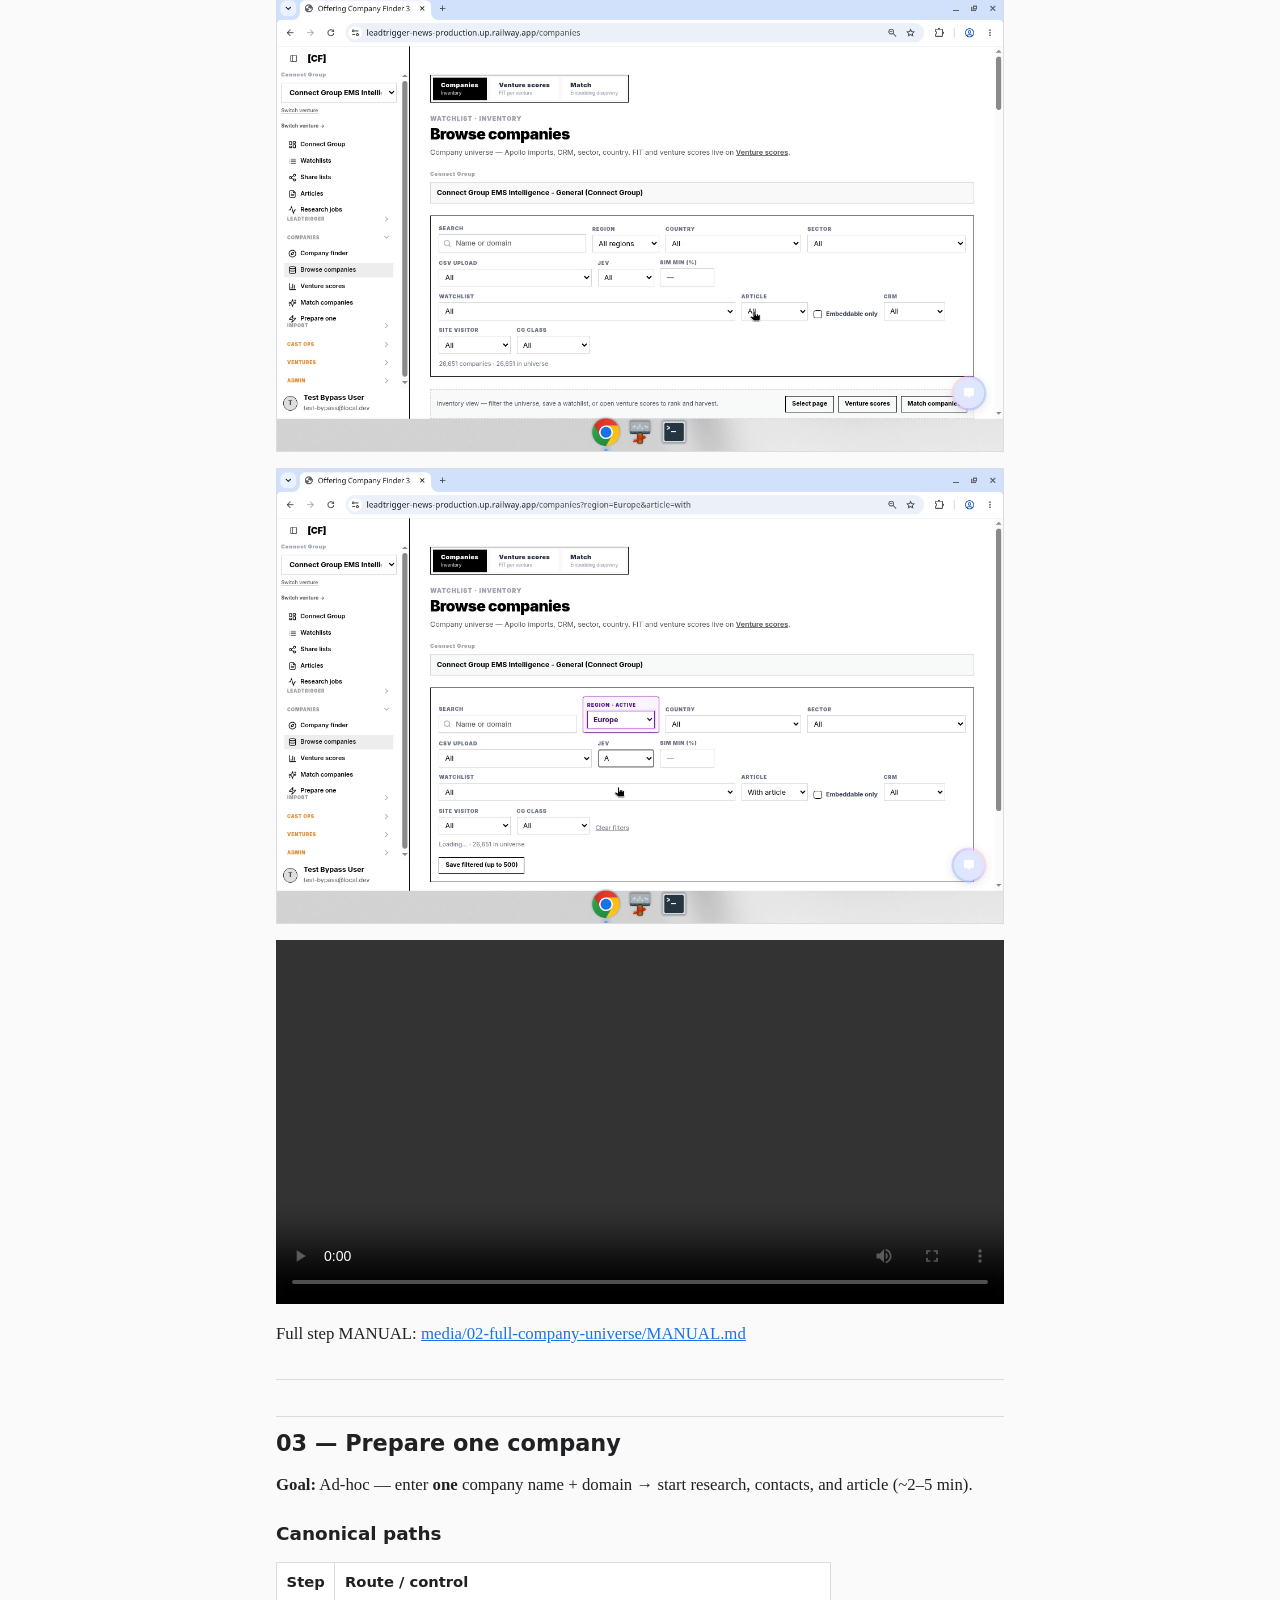
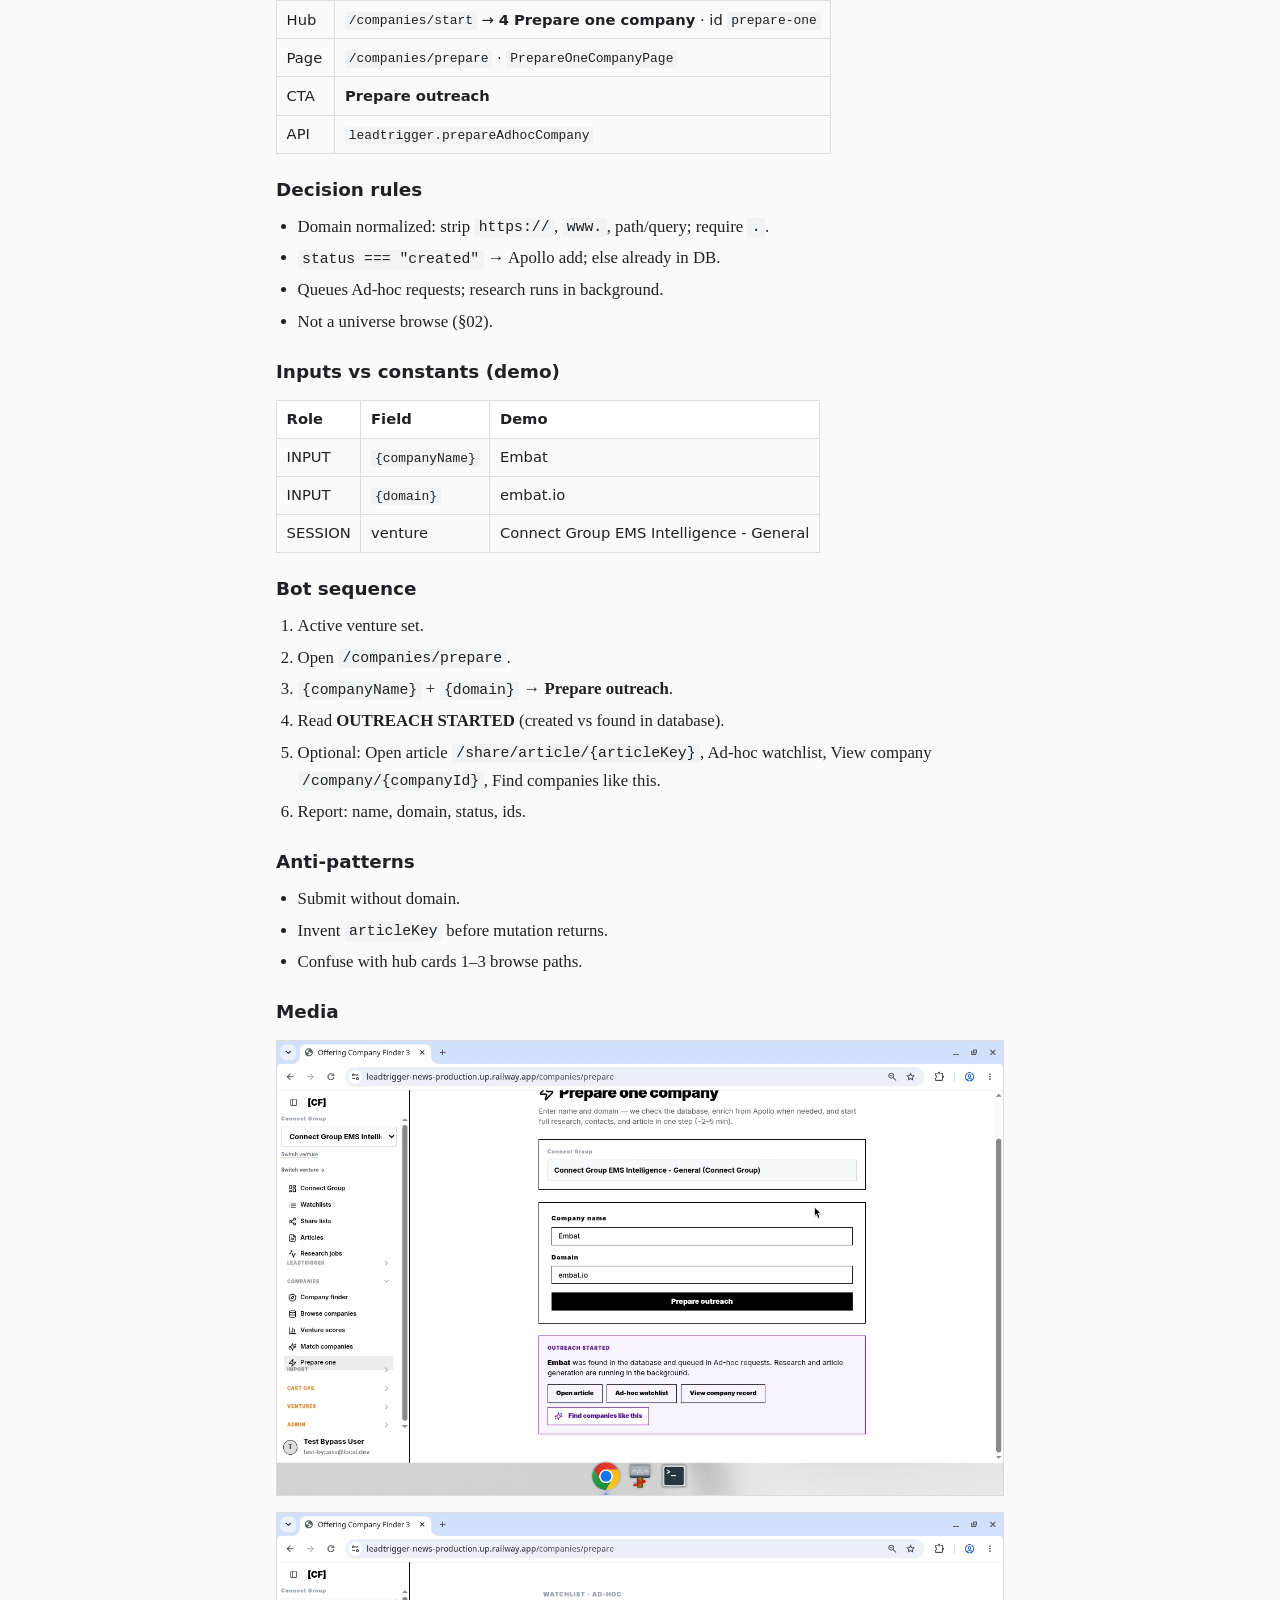
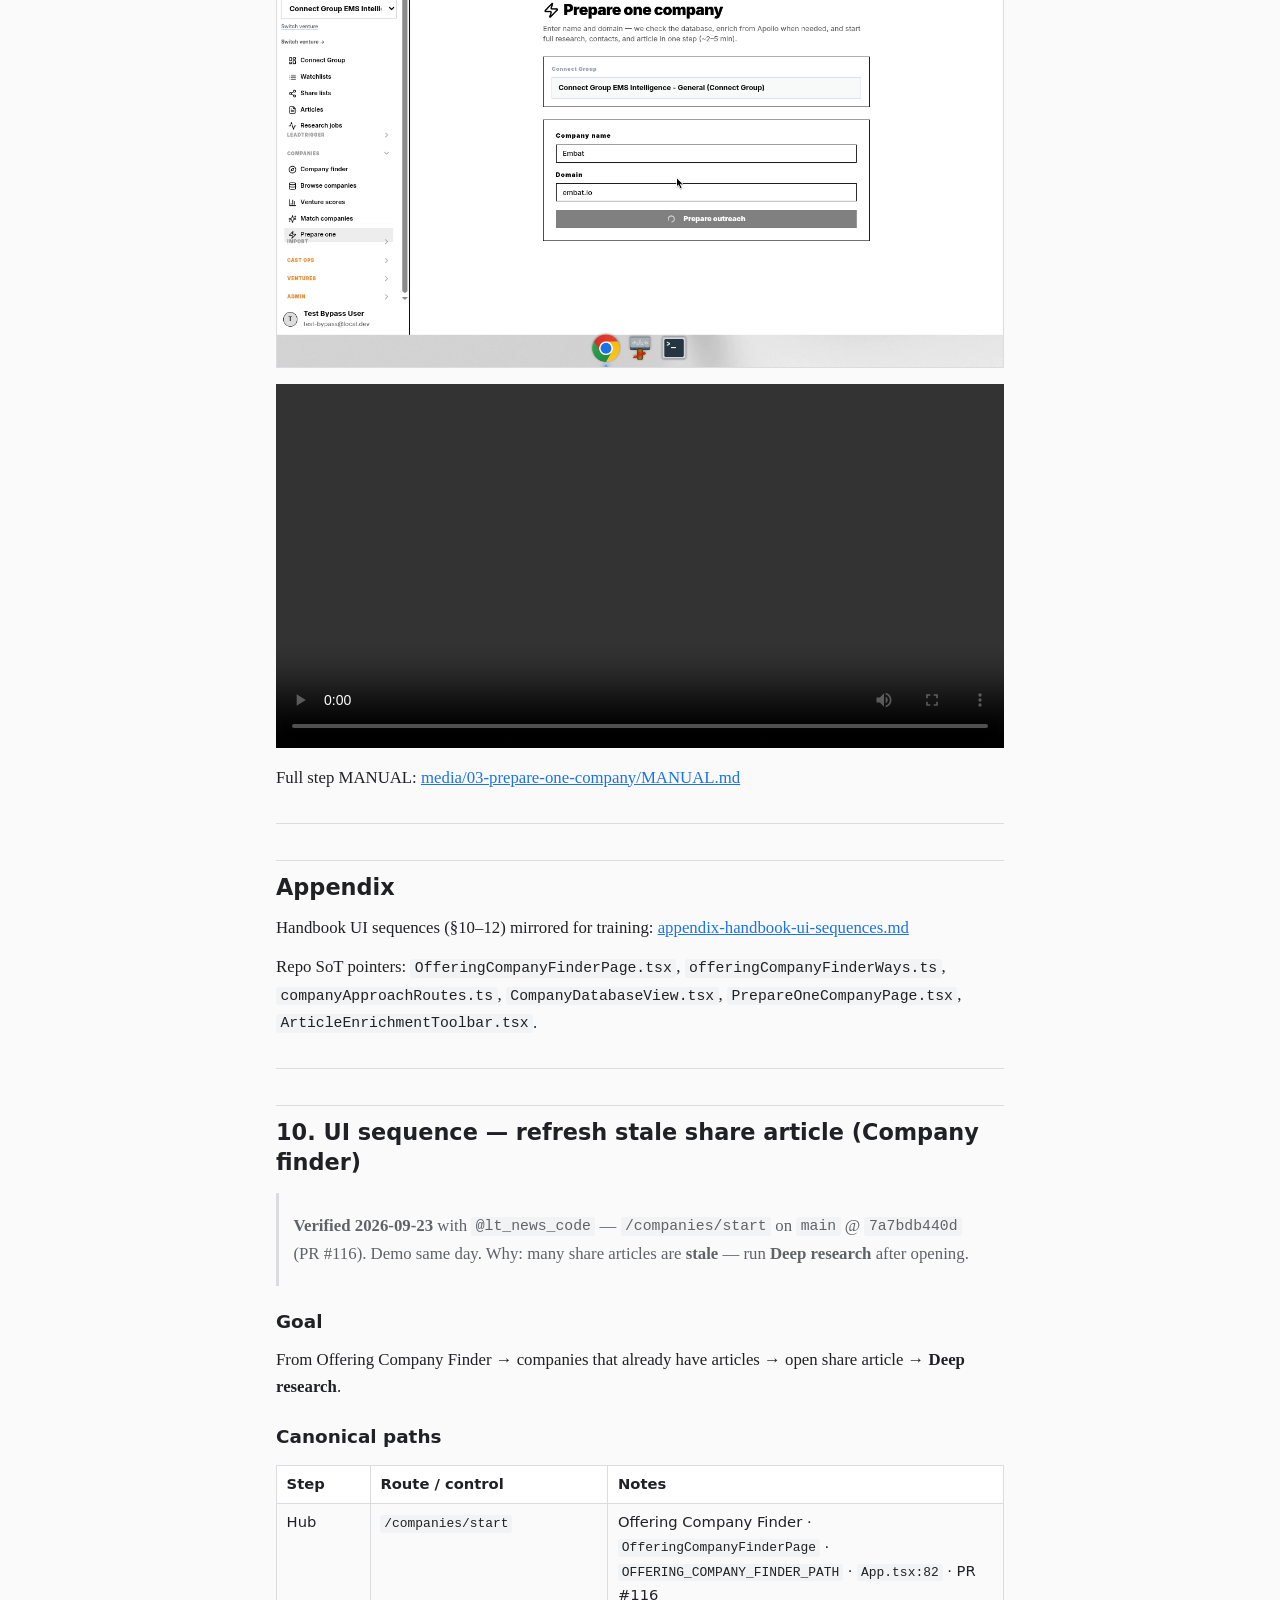
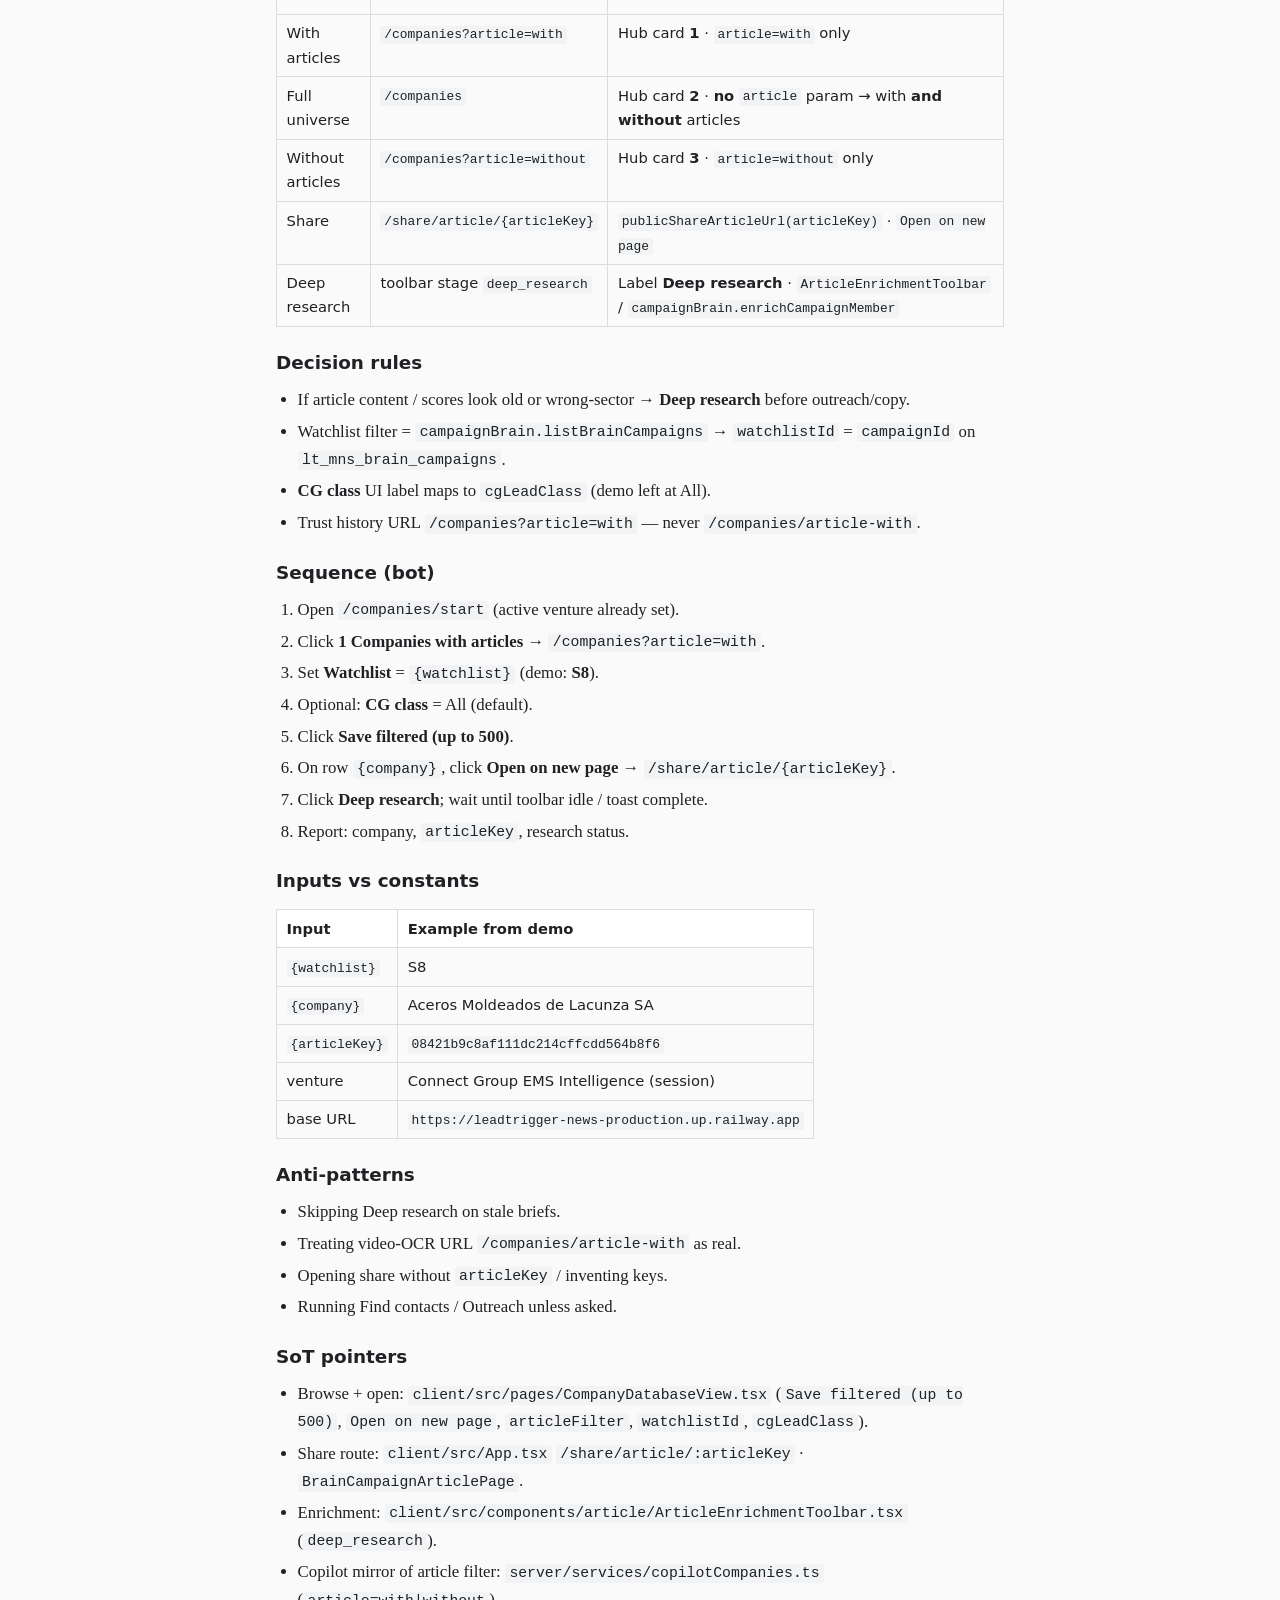
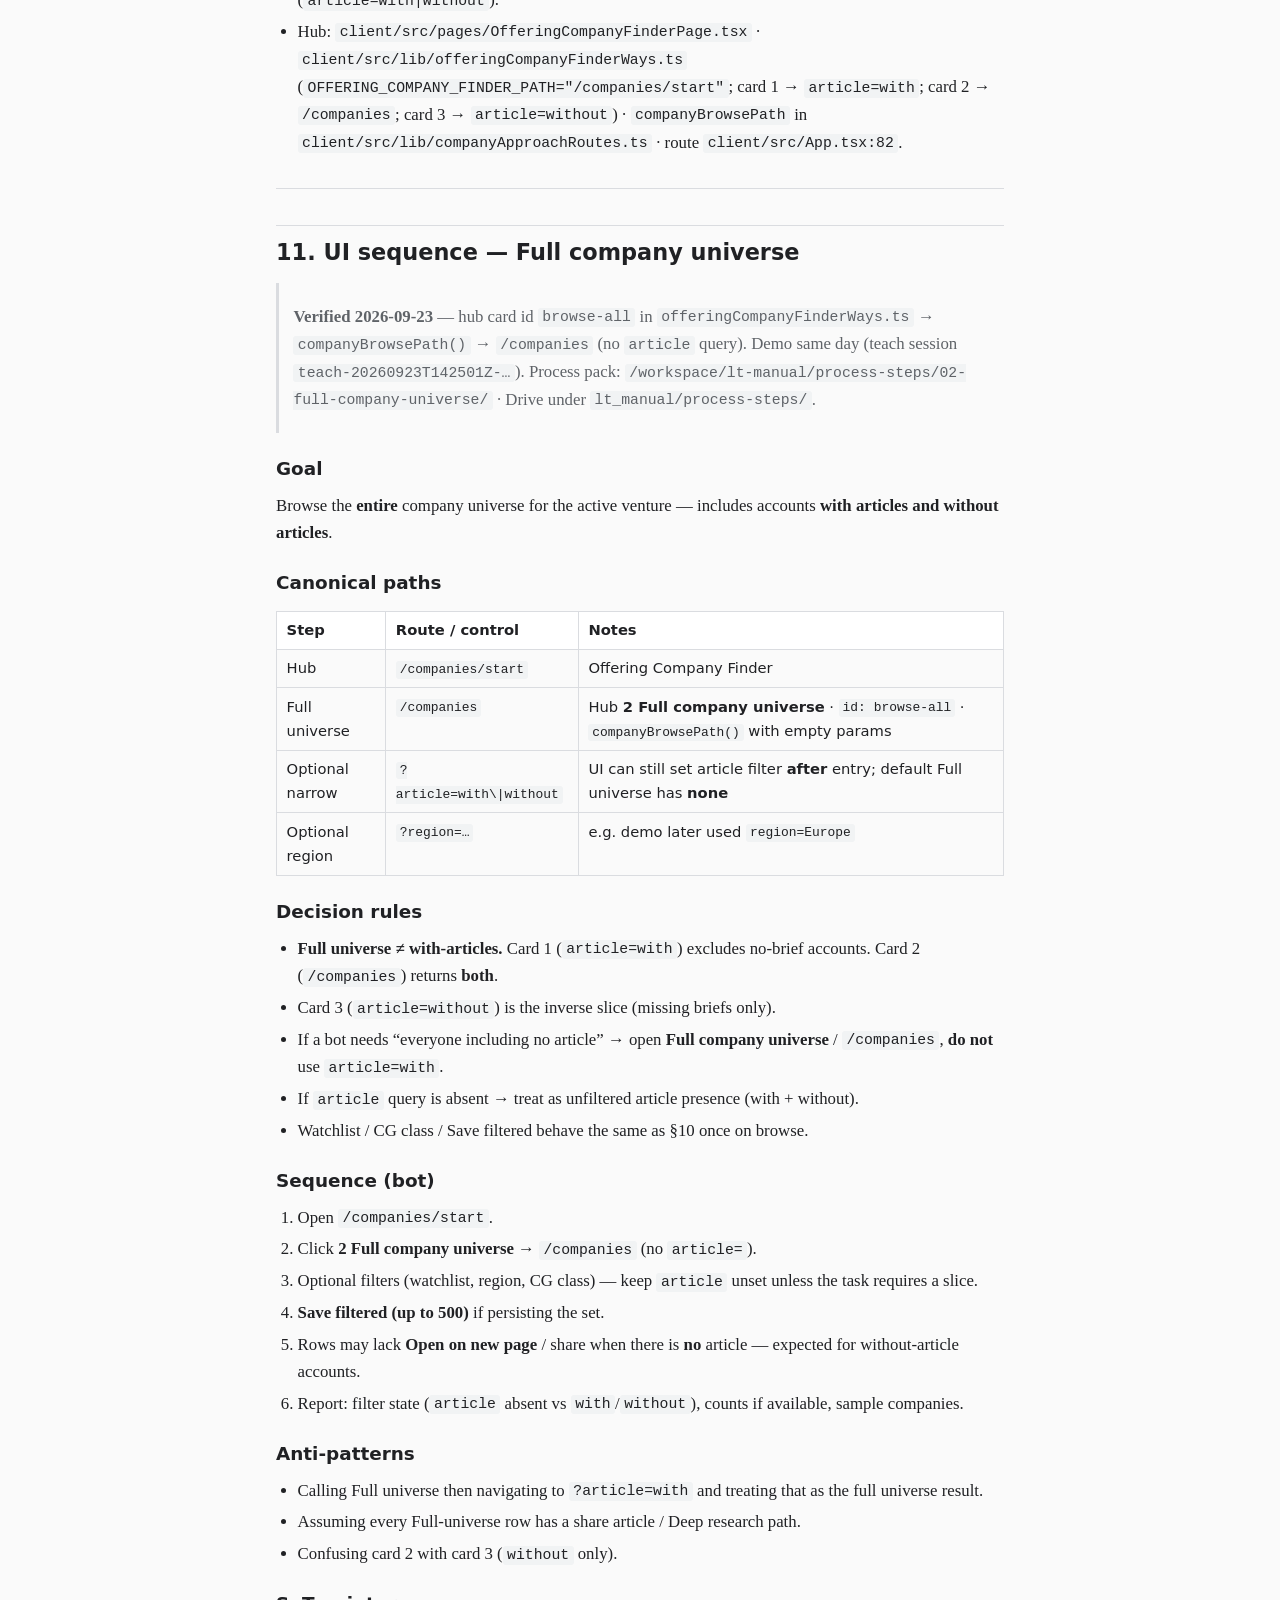
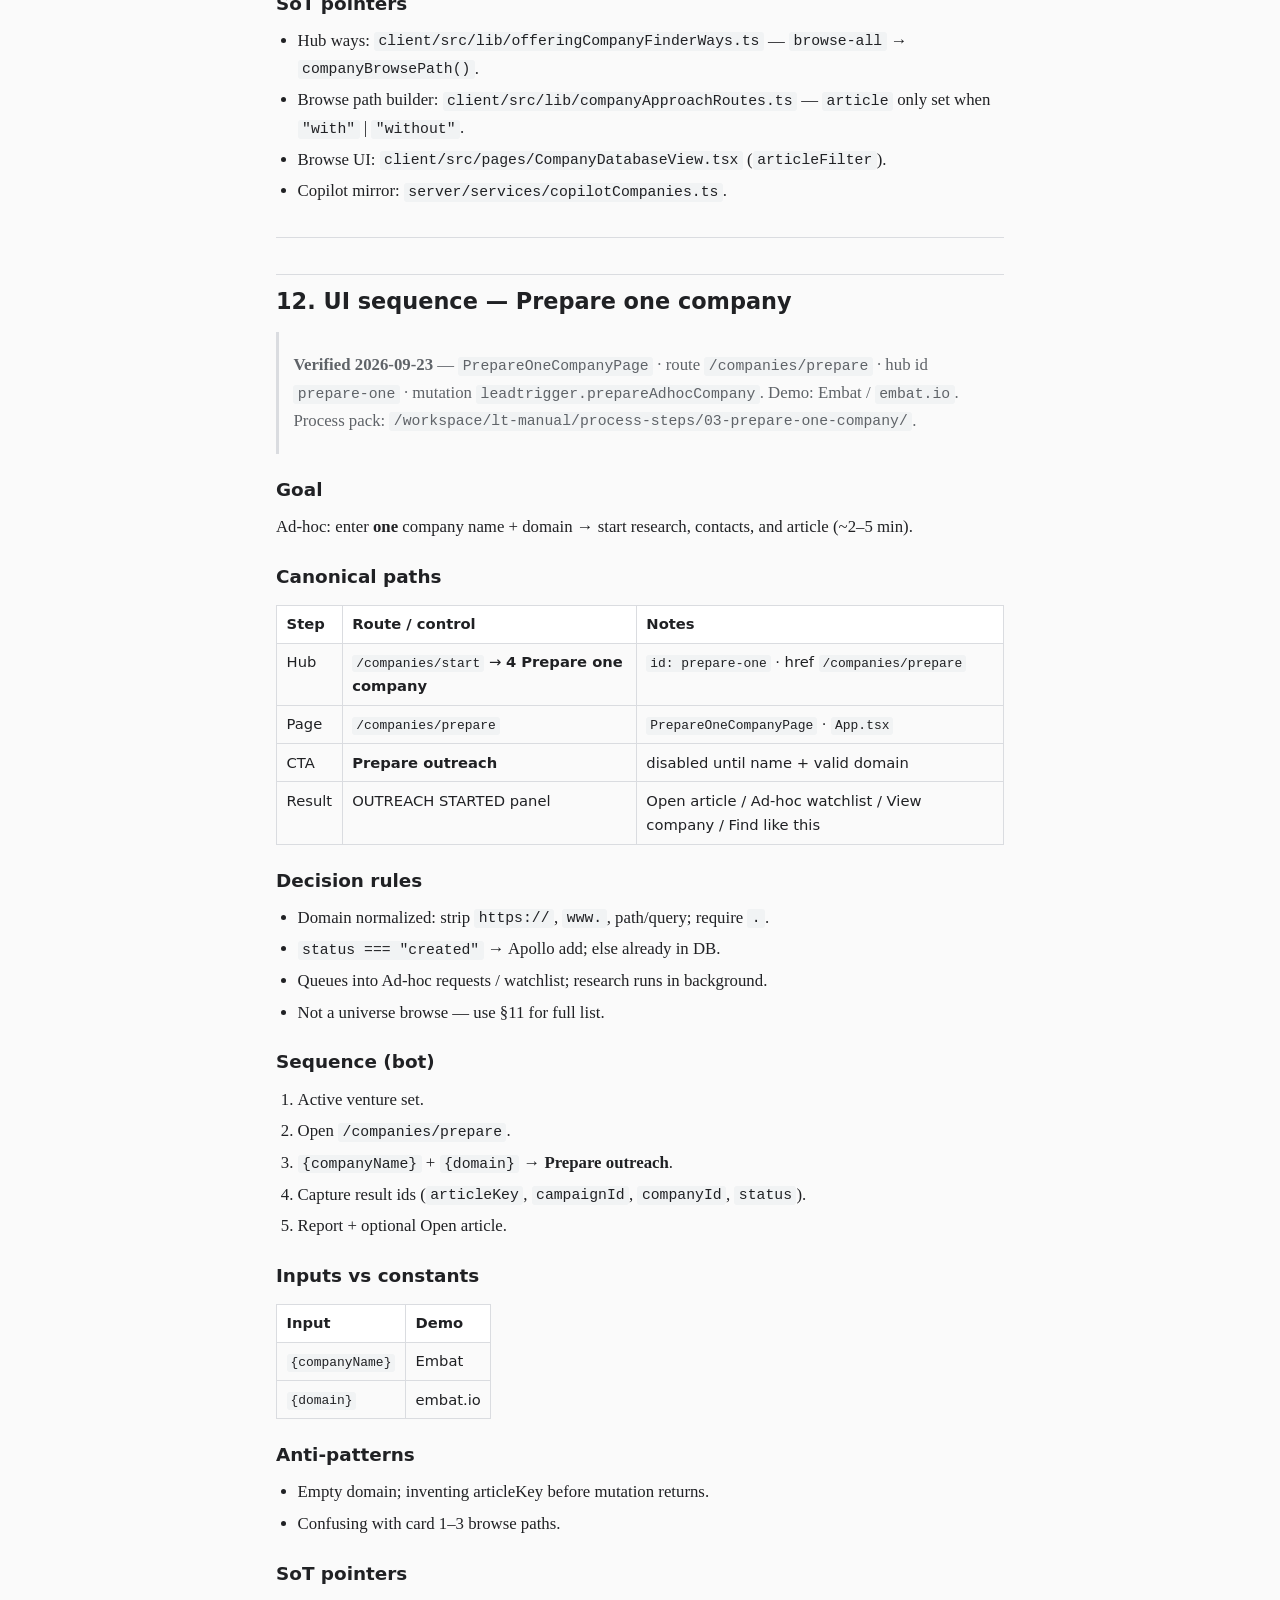
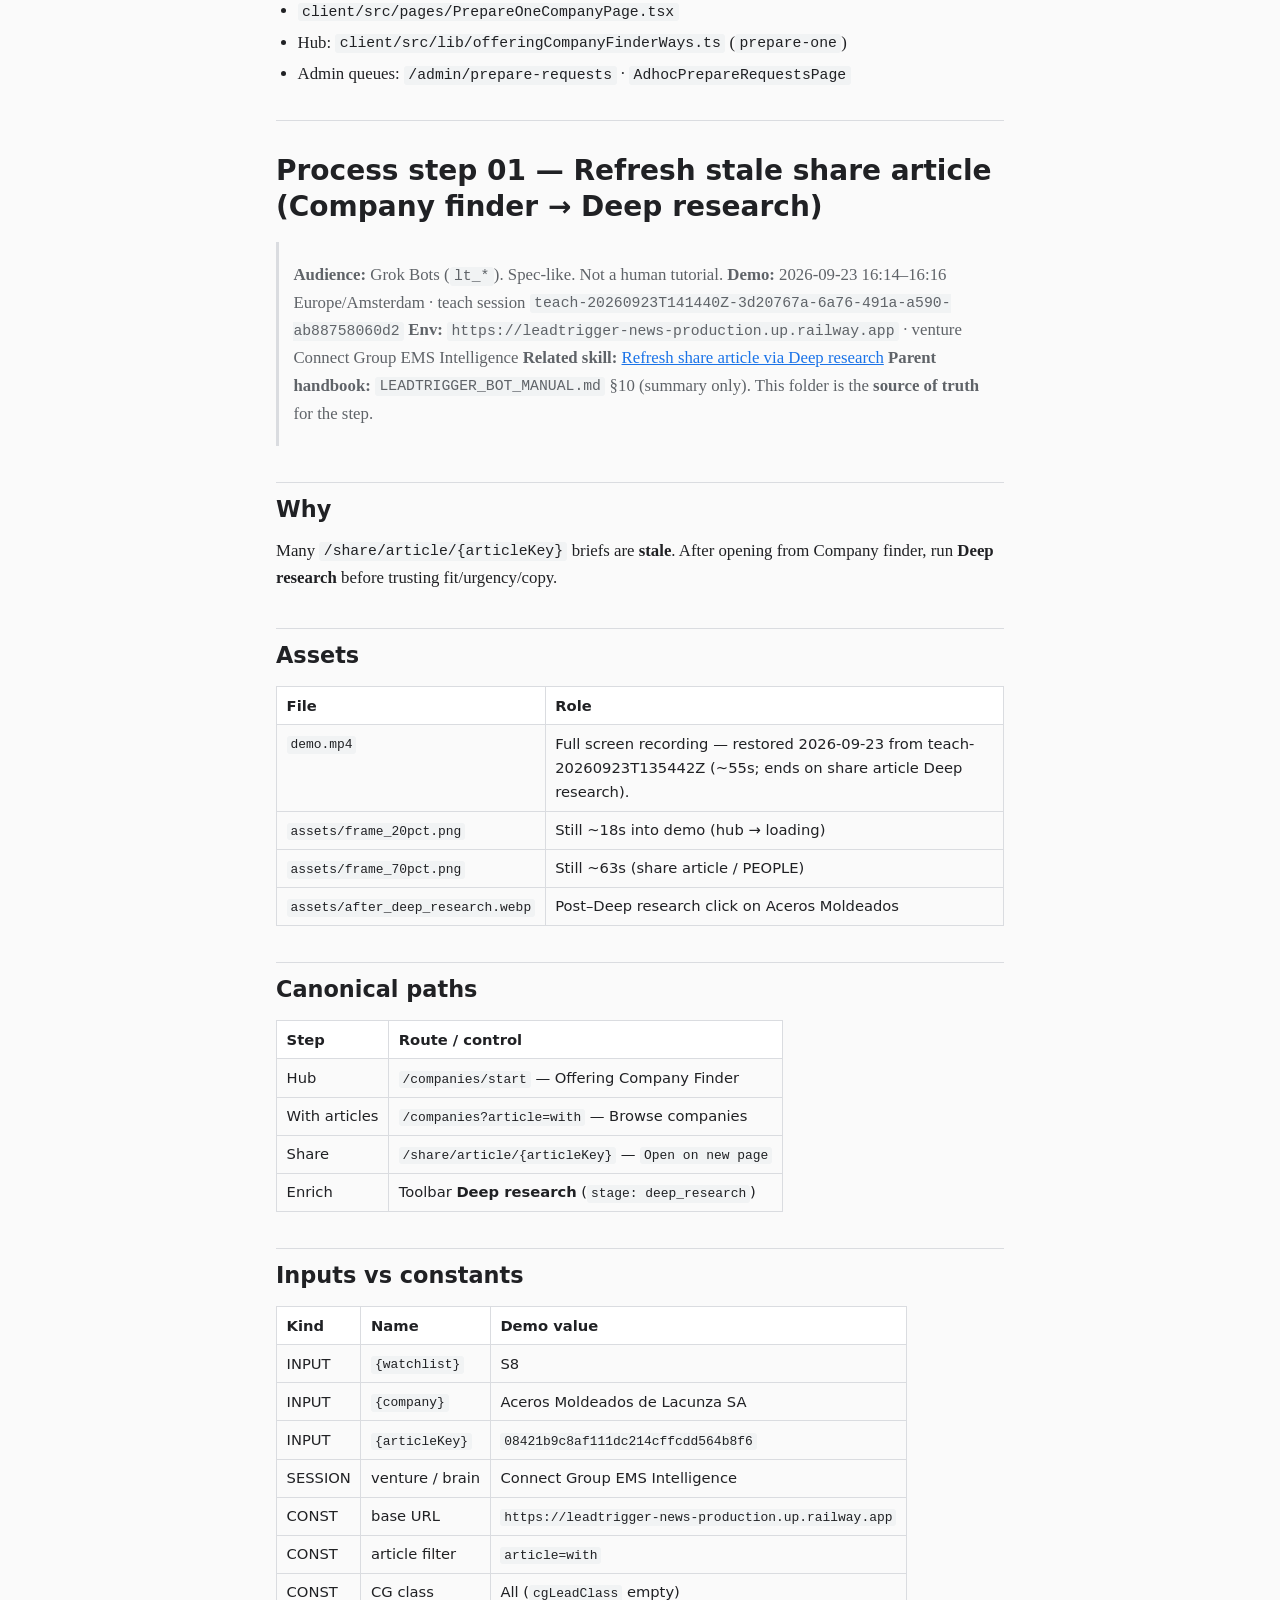
==== commit 31271e6b: "Render flat handbook corpus on homepage for RAG extraction Replace multi-page hub chrome with one lo" ====
--- a/docs/index.html
+++ b/docs/index.html
@@ -3,31 +3,12 @@
 <head>
 <meta charset="utf-8">
 <meta name="viewport" content="width=device-width, initial-scale=1">
-<title>Leadtrigger — Offering Company Finder process steps</title>
-<meta name="description" content="Leadtrigger Offering Company Finder process steps — chatbot / RAG training corpus with demo media.">
-<link rel="preconnect" href="https://fonts.googleapis.com">
-<link rel="preconnect" href="https://fonts.gstatic.com" crossorigin>
-<link href="https://fonts.googleapis.com/css2?family=IBM+Plex+Mono:wght@400;500&family=IBM+Plex+Sans:ital,wght@0,400;0,500;0,600;0,650;1,400&family=IBM+Plex+Serif:wght@500;600&display=swap" rel="stylesheet">
-
+<title>Leadtrigger — Offering Company Finder process steps (chatbot training)</title>
+<meta name="description" content="Leadtrigger Offering Company Finder process steps — flat chatbot / RAG training corpus.">
 <link rel="stylesheet" href="styles.css">
 </head>
 <body>
-<div class="wrap">
-<header class="site">
-
-<p class="eyebrow">Leadtrigger · leadtrigger-news · chatbot / RAG training</p>
-<h1>Leadtrigger — Offering Company Finder process steps</h1>
-<p>Chatbot / RAG training corpus. Flat pages with real links — canonical routes, decision rules, and demo media.</p>
-</header>
-<nav class="site-nav" aria-label="Process steps">
-  <a href="index.html">Hub</a>
-  <a href="01-refresh-stale-share-article.html">01 Refresh</a>
-  <a href="02-full-company-universe.html">02 Full universe</a>
-  <a href="03-prepare-one-company.html">03 Prepare one</a>
-  <a href="appendix.html">Appendix §10–12</a>
-</nav>
-
-<article class="prose">
+<main>
 <h1 id="leadtrigger-offering-company-finder-process-steps-chatbot-training">Leadtrigger — Offering Company Finder process steps (chatbot training)</h1>
 <blockquote>
 <p><strong>Audience:</strong> chatbot / Grok Bot training corpus. Dense. Routes, rules, media.
@@ -36,18 +17,891 @@
 <strong>Source packs:</strong> local <code>/workspace/lt-manual/process-steps/</code> · Drive <code>lt_manual/process-steps/</code>
 <strong>Verified:</strong> 2026-09-23 with <code>@lt_news_code</code> / demos · handbook §10–12</p>
 </blockquote>
-<h2>Process steps (crawlable pages)</h2>
-<ul class="hub-links">
-<li><a class="primary" href="01-refresh-stale-share-article.html">01 — Refresh stale share article</a><span class="blurb">Companies with articles → open share article → Deep research (stale briefs).</span><a class="manual" href="media/01-refresh-stale-share-article/MANUAL.html">Step MANUAL</a></li>
-<li><a class="primary" href="02-full-company-universe.html">02 — Full company universe</a><span class="blurb">Browse the entire company universe — with and without articles.</span><a class="manual" href="media/02-full-company-universe/MANUAL.html">Step MANUAL</a></li>
-<li><a class="primary" href="03-prepare-one-company.html">03 — Prepare one company</a><span class="blurb">Ad-hoc: one company name + domain → research, contacts, article.</span><a class="manual" href="media/03-prepare-one-company/MANUAL.html">Step MANUAL</a></li>
-<li><a class="primary" href="appendix.html">Appendix — Handbook UI sequences §10–12</a><span class="blurb">Handbook §10–12 mirrored for training (routes, rules, sequences).</span><a class="manual" href="appendix-handbook-ui-sequences.md">Source markdown</a></li>
-</ul>
+<h2 id="how-to-use-this-page">How to use this page</h2>
+<ul>
+<li>Prefer <strong>canonical routes</strong> and <strong>decision rules</strong> over screenshots.</li>
+<li>Videos show the UI path; <strong>Chrome history URLs beat OCR</strong>.</li>
+<li>Inputs in <code>{braces}</code> are parameters; demo values are examples only.</li>
+</ul>
+<h2 id="hub-card-map-start-from-companies">Hub card map (Start from companies)</h2>
+<table>
+<thead>
+<tr>
+<th>#</th>
+<th>Title</th>
+<th>Route</th>
+<th>Article presence</th>
+</tr>
+</thead>
+<tbody>
+<tr>
+<td>1</td>
+<td>Companies with articles</td>
+<td><code>/companies?article=with</code></td>
+<td>With only</td>
+</tr>
+<tr>
+<td>2</td>
+<td>Full company universe</td>
+<td><code>/companies</code></td>
+<td><strong>With + without</strong></td>
+</tr>
+<tr>
+<td>3</td>
+<td>Companies without articles</td>
+<td><code>/companies?article=without</code></td>
+<td>Without only</td>
+</tr>
+<tr>
+<td>4</td>
+<td>Prepare one company</td>
+<td><code>/companies/prepare</code></td>
+<td>N/A (ad-hoc create/queue)</td>
+</tr>
+</tbody>
+</table>
+<p>Code: <code>client/src/lib/offeringCompanyFinderWays.ts</code> · <code>companyBrowsePath()</code> in <code>client/src/lib/companyApproachRoutes.ts</code>.</p>
+<h2 id="table-of-contents">Table of contents</h2>
+<ol>
+<li><a href="#01--refresh-stale-share-article">01 — Refresh stale share article</a></li>
+<li><a href="#02--full-company-universe">02 — Full company universe</a></li>
+<li><a href="#03--prepare-one-company">03 — Prepare one company</a></li>
+<li><a href="#appendix">Appendix — Handbook UI sequences §10–12</a></li>
+</ol>
+<hr />
+<h2 id="01-refresh-stale-share-article">01 — Refresh stale share article</h2>
+<p><strong>Goal:</strong> From Offering Company Finder → companies <strong>with</strong> articles → open share article → run <strong>Deep research</strong> (many briefs are stale).</p>
+<h3 id="canonical-paths">Canonical paths</h3>
+<table>
+<thead>
+<tr>
+<th>Step</th>
+<th>Route / control</th>
+</tr>
+</thead>
+<tbody>
+<tr>
+<td>Hub</td>
+<td><code>/companies/start</code></td>
+</tr>
+<tr>
+<td>With articles</td>
+<td><code>/companies?article=with</code></td>
+</tr>
+<tr>
+<td>Share</td>
+<td><code>/share/article/{articleKey}</code> via <strong>Open on new page</strong></td>
+</tr>
+<tr>
+<td>Enrich</td>
+<td>Toolbar <strong>Deep research</strong> (<code>stage: deep_research</code>)</td>
+</tr>
+</tbody>
+</table>
+<h3 id="decision-rules">Decision rules</h3>
+<ul>
+<li>If content / scores look old or wrong-sector → Deep research before outreach/copy.</li>
+<li>Watchlist filter = <code>campaignBrain.listBrainCampaigns</code> → <code>campaignId</code>.</li>
+<li><strong>CG class</strong> UI = <code>cgLeadClass</code> (demo: All).</li>
+<li>Trust history URL <code>/companies?article=with</code> — never <code>/companies/article-with</code>.</li>
+</ul>
+<h3 id="inputs-vs-constants-demo">Inputs vs constants (demo)</h3>
+<table>
+<thead>
+<tr>
+<th>Kind</th>
+<th>Name</th>
+<th>Demo</th>
+</tr>
+</thead>
+<tbody>
+<tr>
+<td>INPUT</td>
+<td><code>{watchlist}</code></td>
+<td>S8</td>
+</tr>
+<tr>
+<td>INPUT</td>
+<td><code>{company}</code></td>
+<td>Aceros Moldeados de Lacunza SA</td>
+</tr>
+<tr>
+<td>INPUT</td>
+<td><code>{articleKey}</code></td>
+<td><code>08421b9c8af111dc214cffcdd564b8f6</code></td>
+</tr>
+<tr>
+<td>SESSION</td>
+<td>venture</td>
+<td>Connect Group EMS Intelligence</td>
+</tr>
+<tr>
+<td>CONST</td>
+<td>base</td>
+<td><code>https://leadtrigger-news-production.up.railway.app</code></td>
+</tr>
+</tbody>
+</table>
+<h3 id="bot-sequence">Bot sequence</h3>
+<ol>
+<li>Open <code>/companies/start</code>.</li>
+<li>Click <strong>1 Companies with articles</strong> → <code>/companies?article=with</code>.</li>
+<li>Set <strong>Watchlist</strong> = <code>{watchlist}</code>.</li>
+<li>Optional: <strong>CG class</strong> = All.</li>
+<li><strong>Save filtered (up to 500)</strong>.</li>
+<li>On <code>{company}</code>, <strong>Open on new page</strong> → <code>/share/article/{articleKey}</code>.</li>
+<li>Click <strong>Deep research</strong>; wait until idle / toast complete.</li>
+<li>Report: company, <code>articleKey</code>, research status.</li>
+</ol>
+<h3 id="anti-patterns">Anti-patterns</h3>
+<ul>
+<li>Skip Deep research on stale briefs.</li>
+<li>Invent <code>articleKey</code>.</li>
+<li>Run Find contacts / Outreach unless asked.</li>
+<li>Treat video OCR paths as canonical when history disagrees.</li>
+</ul>
+<h3 id="media">Media</h3>
+<p><img alt="Still ~20%" src="media/01-refresh-stale-share-article/frame_20pct.png" /></p>
+<p><img alt="Still ~70% / share article" src="media/01-refresh-stale-share-article/frame_70pct.png" /></p>
+<video controls src="media/01-refresh-stale-share-article/demo.mp4"></video>
+
+<p>Full step MANUAL: <a href="media/01-refresh-stale-share-article/MANUAL.md">media/01-refresh-stale-share-article/MANUAL.md</a></p>
+<hr />
+<h2 id="02-full-company-universe">02 — Full company universe</h2>
+<p><strong>Goal:</strong> Browse the <strong>entire</strong> company universe — includes accounts <strong>with and without</strong> articles.</p>
+<h3 id="canonical-paths_1">Canonical paths</h3>
+<table>
+<thead>
+<tr>
+<th>Step</th>
+<th>Route / control</th>
+</tr>
+</thead>
+<tbody>
+<tr>
+<td>Hub</td>
+<td><code>/companies/start</code> → <strong>2 Full company universe</strong></td>
+</tr>
+<tr>
+<td>Full universe</td>
+<td><code>/companies</code> (no <code>article</code> query) · hub id <code>browse-all</code> · <code>companyBrowsePath()</code></td>
+</tr>
+</tbody>
+</table>
+<h3 id="decision-rules_1">Decision rules</h3>
+<ul>
+<li>Full universe ≠ with-articles. Card 1 excludes no-brief accounts. Card 2 returns <strong>both</strong>.</li>
+<li>Card 3 (<code>article=without</code>) is missing-briefs only.</li>
+<li>If <code>article</code> query is absent → with + without.</li>
+<li>Do not navigate to <code>?article=with</code> and call that Full universe.</li>
+</ul>
+<h3 id="bot-sequence_1">Bot sequence</h3>
+<ol>
+<li>Open <code>/companies/start</code>.</li>
+<li>Click <strong>2 Full company universe</strong> → <code>/companies</code> (no <code>article=</code>).</li>
+<li>Optional filters (watchlist, region, CG class) — keep <code>article</code> unset for true full universe.</li>
+<li>Optional <strong>Save filtered (up to 500)</strong>.</li>
+<li>Rows may lack share / Deep research when there is no article — expected.</li>
+<li>Report filter state + sample companies.</li>
+</ol>
+<h3 id="anti-patterns_1">Anti-patterns</h3>
+<ul>
+<li>Using <code>article=with</code> and calling it Full universe.</li>
+<li>Expecting every row to have an <code>articleKey</code>.</li>
+</ul>
+<h3 id="media_1">Media</h3>
+<p><img alt="Still ~20%" src="media/02-full-company-universe/frame_20pct.png" /></p>
+<p><img alt="Still ~70%" src="media/02-full-company-universe/frame_70pct.png" /></p>
+<video controls src="media/02-full-company-universe/demo.mp4"></video>
+
+<p>Full step MANUAL: <a href="media/02-full-company-universe/MANUAL.md">media/02-full-company-universe/MANUAL.md</a></p>
+<hr />
+<h2 id="03-prepare-one-company">03 — Prepare one company</h2>
+<p><strong>Goal:</strong> Ad-hoc — enter <strong>one</strong> company name + domain → start research, contacts, and article (~2–5 min).</p>
+<h3 id="canonical-paths_2">Canonical paths</h3>
+<table>
+<thead>
+<tr>
+<th>Step</th>
+<th>Route / control</th>
+</tr>
+</thead>
+<tbody>
+<tr>
+<td>Hub</td>
+<td><code>/companies/start</code> → <strong>4 Prepare one company</strong> · id <code>prepare-one</code></td>
+</tr>
+<tr>
+<td>Page</td>
+<td><code>/companies/prepare</code> · <code>PrepareOneCompanyPage</code></td>
+</tr>
+<tr>
+<td>CTA</td>
+<td><strong>Prepare outreach</strong></td>
+</tr>
+<tr>
+<td>API</td>
+<td><code>leadtrigger.prepareAdhocCompany</code></td>
+</tr>
+</tbody>
+</table>
+<h3 id="decision-rules_2">Decision rules</h3>
+<ul>
+<li>Domain normalized: strip <code>https://</code>, <code>www.</code>, path/query; require <code>.</code>.</li>
+<li><code>status === "created"</code> → Apollo add; else already in DB.</li>
+<li>Queues Ad-hoc requests; research runs in background.</li>
+<li>Not a universe browse (§02).</li>
+</ul>
+<h3 id="inputs-vs-constants-demo_1">Inputs vs constants (demo)</h3>
+<table>
+<thead>
+<tr>
+<th>Role</th>
+<th>Field</th>
+<th>Demo</th>
+</tr>
+</thead>
+<tbody>
+<tr>
+<td>INPUT</td>
+<td><code>{companyName}</code></td>
+<td>Embat</td>
+</tr>
+<tr>
+<td>INPUT</td>
+<td><code>{domain}</code></td>
+<td>embat.io</td>
+</tr>
+<tr>
+<td>SESSION</td>
+<td>venture</td>
+<td>Connect Group EMS Intelligence - General</td>
+</tr>
+</tbody>
+</table>
+<h3 id="bot-sequence_2">Bot sequence</h3>
+<ol>
+<li>Active venture set.</li>
+<li>Open <code>/companies/prepare</code>.</li>
+<li><code>{companyName}</code> + <code>{domain}</code> → <strong>Prepare outreach</strong>.</li>
+<li>Read <strong>OUTREACH STARTED</strong> (created vs found in database).</li>
+<li>Optional: Open article <code>/share/article/{articleKey}</code>, Ad-hoc watchlist, View company <code>/company/{companyId}</code>, Find companies like this.</li>
+<li>Report: name, domain, status, ids.</li>
+</ol>
+<h3 id="anti-patterns_2">Anti-patterns</h3>
+<ul>
+<li>Submit without domain.</li>
+<li>Invent <code>articleKey</code> before mutation returns.</li>
+<li>Confuse with hub cards 1–3 browse paths.</li>
+</ul>
+<h3 id="media_2">Media</h3>
+<p><img alt="Still ~20%" src="media/03-prepare-one-company/frame_20pct.png" /></p>
+<p><img alt="Still ~70%" src="media/03-prepare-one-company/frame_70pct.png" /></p>
+<video controls src="media/03-prepare-one-company/demo.mp4"></video>
+
+<p>Full step MANUAL: <a href="media/03-prepare-one-company/MANUAL.md">media/03-prepare-one-company/MANUAL.md</a></p>
+<hr />
+<h2 id="appendix">Appendix</h2>
+<p>Handbook UI sequences (§10–12) mirrored for training: <a href="appendix-handbook-ui-sequences.md">appendix-handbook-ui-sequences.md</a></p>
 <p>Repo SoT pointers: <code>OfferingCompanyFinderPage.tsx</code>, <code>offeringCompanyFinderWays.ts</code>, <code>companyApproachRoutes.ts</code>, <code>CompanyDatabaseView.tsx</code>, <code>PrepareOneCompanyPage.tsx</code>, <code>ArticleEnrichmentToolbar.tsx</code>.</p>
-</article>
-<footer class="site">
-  <p>Static training site · <a href="https://lennart1970.github.io/leadtrigger-process-steps/">lennart1970.github.io/leadtrigger-process-steps</a> · GitHub Pages (<code>docs/</code>)</p>
-</footer>
-</div>
+<hr />
+<h2 id="10-ui-sequence-refresh-stale-share-article-company-finder">10. UI sequence — refresh stale share article (Company finder)</h2>
+<blockquote>
+<p><strong>Verified 2026-09-23</strong> with <code>@lt_news_code</code> — <code>/companies/start</code> on <code>main</code> @ <code>7a7bdb440d</code> (PR #116). Demo same day.
+Why: many share articles are <strong>stale</strong> — run <strong>Deep research</strong> after opening.</p>
+</blockquote>
+<h3 id="goal">Goal</h3>
+<p>From Offering Company Finder → companies that already have articles → open share article → <strong>Deep research</strong>.</p>
+<h3 id="canonical-paths_3">Canonical paths</h3>
+<table>
+<thead>
+<tr>
+<th>Step</th>
+<th>Route / control</th>
+<th>Notes</th>
+</tr>
+</thead>
+<tbody>
+<tr>
+<td>Hub</td>
+<td><code>/companies/start</code></td>
+<td>Offering Company Finder · <code>OfferingCompanyFinderPage</code> · <code>OFFERING_COMPANY_FINDER_PATH</code> · <code>App.tsx:82</code> · PR #116</td>
+</tr>
+<tr>
+<td>With articles</td>
+<td><code>/companies?article=with</code></td>
+<td>Hub card <strong>1</strong> · <code>article=with</code> only</td>
+</tr>
+<tr>
+<td>Full universe</td>
+<td><code>/companies</code></td>
+<td>Hub card <strong>2</strong> · <strong>no</strong> <code>article</code> param → with <strong>and without</strong> articles</td>
+</tr>
+<tr>
+<td>Without articles</td>
+<td><code>/companies?article=without</code></td>
+<td>Hub card <strong>3</strong> · <code>article=without</code> only</td>
+</tr>
+<tr>
+<td>Share</td>
+<td><code>/share/article/{articleKey}</code></td>
+<td><code>publicShareArticleUrl(articleKey)</code> · <code>Open on new page</code></td>
+</tr>
+<tr>
+<td>Deep research</td>
+<td>toolbar stage <code>deep_research</code></td>
+<td>Label <strong>Deep research</strong> · <code>ArticleEnrichmentToolbar</code> / <code>campaignBrain.enrichCampaignMember</code></td>
+</tr>
+</tbody>
+</table>
+<h3 id="decision-rules_3">Decision rules</h3>
+<ul>
+<li>If article content / scores look old or wrong-sector → <strong>Deep research</strong> before outreach/copy.</li>
+<li>Watchlist filter = <code>campaignBrain.listBrainCampaigns</code> → <code>watchlistId</code> = <code>campaignId</code> on <code>lt_mns_brain_campaigns</code>.</li>
+<li><strong>CG class</strong> UI label maps to <code>cgLeadClass</code> (demo left at All).</li>
+<li>Trust history URL <code>/companies?article=with</code> — never <code>/companies/article-with</code>.</li>
+</ul>
+<h3 id="sequence-bot">Sequence (bot)</h3>
+<ol>
+<li>Open <code>/companies/start</code> (active venture already set).</li>
+<li>Click <strong>1 Companies with articles</strong> → <code>/companies?article=with</code>.</li>
+<li>Set <strong>Watchlist</strong> = <code>{watchlist}</code> (demo: <strong>S8</strong>).</li>
+<li>Optional: <strong>CG class</strong> = All (default).</li>
+<li>Click <strong>Save filtered (up to 500)</strong>.</li>
+<li>On row <code>{company}</code>, click <strong>Open on new page</strong> → <code>/share/article/{articleKey}</code>.</li>
+<li>Click <strong>Deep research</strong>; wait until toolbar idle / toast complete.</li>
+<li>Report: company, <code>articleKey</code>, research status.</li>
+</ol>
+<h3 id="inputs-vs-constants">Inputs vs constants</h3>
+<table>
+<thead>
+<tr>
+<th>Input</th>
+<th>Example from demo</th>
+</tr>
+</thead>
+<tbody>
+<tr>
+<td><code>{watchlist}</code></td>
+<td>S8</td>
+</tr>
+<tr>
+<td><code>{company}</code></td>
+<td>Aceros Moldeados de Lacunza SA</td>
+</tr>
+<tr>
+<td><code>{articleKey}</code></td>
+<td><code>08421b9c8af111dc214cffcdd564b8f6</code></td>
+</tr>
+<tr>
+<td>venture</td>
+<td>Connect Group EMS Intelligence (session)</td>
+</tr>
+<tr>
+<td>base URL</td>
+<td><code>https://leadtrigger-news-production.up.railway.app</code></td>
+</tr>
+</tbody>
+</table>
+<h3 id="anti-patterns_3">Anti-patterns</h3>
+<ul>
+<li>Skipping Deep research on stale briefs.</li>
+<li>Treating video-OCR URL <code>/companies/article-with</code> as real.</li>
+<li>Opening share without <code>articleKey</code> / inventing keys.</li>
+<li>Running Find contacts / Outreach unless asked.</li>
+</ul>
+<h3 id="sot-pointers">SoT pointers</h3>
+<ul>
+<li>Browse + open: <code>client/src/pages/CompanyDatabaseView.tsx</code> (<code>Save filtered (up to 500)</code>, <code>Open on new page</code>, <code>articleFilter</code>, <code>watchlistId</code>, <code>cgLeadClass</code>).</li>
+<li>Share route: <code>client/src/App.tsx</code> <code>/share/article/:articleKey</code> · <code>BrainCampaignArticlePage</code>.</li>
+<li>Enrichment: <code>client/src/components/article/ArticleEnrichmentToolbar.tsx</code> (<code>deep_research</code>).</li>
+<li>Copilot mirror of article filter: <code>server/services/copilotCompanies.ts</code> (<code>article=with|without</code>).</li>
+<li>Hub: <code>client/src/pages/OfferingCompanyFinderPage.tsx</code> · <code>client/src/lib/offeringCompanyFinderWays.ts</code> (<code>OFFERING_COMPANY_FINDER_PATH="/companies/start"</code>; card 1 → <code>article=with</code>; card 2 → <code>/companies</code>; card 3 → <code>article=without</code>) · <code>companyBrowsePath</code> in <code>client/src/lib/companyApproachRoutes.ts</code> · route <code>client/src/App.tsx:82</code>.</li>
+</ul>
+<hr />
+<h2 id="11-ui-sequence-full-company-universe">11. UI sequence — Full company universe</h2>
+<blockquote>
+<p><strong>Verified 2026-09-23</strong> — hub card id <code>browse-all</code> in <code>offeringCompanyFinderWays.ts</code> → <code>companyBrowsePath()</code> → <code>/companies</code> (no <code>article</code> query). Demo same day (teach session <code>teach-20260923T142501Z-…</code>).
+Process pack: <code>/workspace/lt-manual/process-steps/02-full-company-universe/</code> · Drive under <code>lt_manual/process-steps/</code>.</p>
+</blockquote>
+<h3 id="goal_1">Goal</h3>
+<p>Browse the <strong>entire</strong> company universe for the active venture — includes accounts <strong>with articles and without articles</strong>.</p>
+<h3 id="canonical-paths_4">Canonical paths</h3>
+<table>
+<thead>
+<tr>
+<th>Step</th>
+<th>Route / control</th>
+<th>Notes</th>
+</tr>
+</thead>
+<tbody>
+<tr>
+<td>Hub</td>
+<td><code>/companies/start</code></td>
+<td>Offering Company Finder</td>
+</tr>
+<tr>
+<td>Full universe</td>
+<td><code>/companies</code></td>
+<td>Hub <strong>2 Full company universe</strong> · <code>id: browse-all</code> · <code>companyBrowsePath()</code> with empty params</td>
+</tr>
+<tr>
+<td>Optional narrow</td>
+<td><code>?article=with\|without</code></td>
+<td>UI can still set article filter <strong>after</strong> entry; default Full universe has <strong>none</strong></td>
+</tr>
+<tr>
+<td>Optional region</td>
+<td><code>?region=…</code></td>
+<td>e.g. demo later used <code>region=Europe</code></td>
+</tr>
+</tbody>
+</table>
+<h3 id="decision-rules_4">Decision rules</h3>
+<ul>
+<li><strong>Full universe ≠ with-articles.</strong> Card 1 (<code>article=with</code>) excludes no-brief accounts. Card 2 (<code>/companies</code>) returns <strong>both</strong>.</li>
+<li>Card 3 (<code>article=without</code>) is the inverse slice (missing briefs only).</li>
+<li>If a bot needs “everyone including no article” → open <strong>Full company universe</strong> / <code>/companies</code>, <strong>do not</strong> use <code>article=with</code>.</li>
+<li>If <code>article</code> query is absent → treat as unfiltered article presence (with + without).</li>
+<li>Watchlist / CG class / Save filtered behave the same as §10 once on browse.</li>
+</ul>
+<h3 id="sequence-bot_1">Sequence (bot)</h3>
+<ol>
+<li>Open <code>/companies/start</code>.</li>
+<li>Click <strong>2 Full company universe</strong> → <code>/companies</code> (no <code>article=</code>).</li>
+<li>Optional filters (watchlist, region, CG class) — keep <code>article</code> unset unless the task requires a slice.</li>
+<li><strong>Save filtered (up to 500)</strong> if persisting the set.</li>
+<li>Rows may lack <strong>Open on new page</strong> / share when there is <strong>no</strong> article — expected for without-article accounts.</li>
+<li>Report: filter state (<code>article</code> absent vs <code>with</code>/<code>without</code>), counts if available, sample companies.</li>
+</ol>
+<h3 id="anti-patterns_4">Anti-patterns</h3>
+<ul>
+<li>Calling Full universe then navigating to <code>?article=with</code> and treating that as the full universe result.</li>
+<li>Assuming every Full-universe row has a share article / Deep research path.</li>
+<li>Confusing card 2 with card 3 (<code>without</code> only).</li>
+</ul>
+<h3 id="sot-pointers_1">SoT pointers</h3>
+<ul>
+<li>Hub ways: <code>client/src/lib/offeringCompanyFinderWays.ts</code> — <code>browse-all</code> → <code>companyBrowsePath()</code>.</li>
+<li>Browse path builder: <code>client/src/lib/companyApproachRoutes.ts</code> — <code>article</code> only set when <code>"with"</code> | <code>"without"</code>.</li>
+<li>Browse UI: <code>client/src/pages/CompanyDatabaseView.tsx</code> (<code>articleFilter</code>).</li>
+<li>Copilot mirror: <code>server/services/copilotCompanies.ts</code>.</li>
+</ul>
+<hr />
+<h2 id="12-ui-sequence-prepare-one-company">12. UI sequence — Prepare one company</h2>
+<blockquote>
+<p><strong>Verified 2026-09-23</strong> — <code>PrepareOneCompanyPage</code> · route <code>/companies/prepare</code> · hub id <code>prepare-one</code> · mutation <code>leadtrigger.prepareAdhocCompany</code>. Demo: Embat / <code>embat.io</code>.
+Process pack: <code>/workspace/lt-manual/process-steps/03-prepare-one-company/</code>.</p>
+</blockquote>
+<h3 id="goal_2">Goal</h3>
+<p>Ad-hoc: enter <strong>one</strong> company name + domain → start research, contacts, and article (~2–5 min).</p>
+<h3 id="canonical-paths_5">Canonical paths</h3>
+<table>
+<thead>
+<tr>
+<th>Step</th>
+<th>Route / control</th>
+<th>Notes</th>
+</tr>
+</thead>
+<tbody>
+<tr>
+<td>Hub</td>
+<td><code>/companies/start</code> → <strong>4 Prepare one company</strong></td>
+<td><code>id: prepare-one</code> · href <code>/companies/prepare</code></td>
+</tr>
+<tr>
+<td>Page</td>
+<td><code>/companies/prepare</code></td>
+<td><code>PrepareOneCompanyPage</code> · <code>App.tsx</code></td>
+</tr>
+<tr>
+<td>CTA</td>
+<td><strong>Prepare outreach</strong></td>
+<td>disabled until name + valid domain</td>
+</tr>
+<tr>
+<td>Result</td>
+<td>OUTREACH STARTED panel</td>
+<td>Open article / Ad-hoc watchlist / View company / Find like this</td>
+</tr>
+</tbody>
+</table>
+<h3 id="decision-rules_5">Decision rules</h3>
+<ul>
+<li>Domain normalized: strip <code>https://</code>, <code>www.</code>, path/query; require <code>.</code>.</li>
+<li><code>status === "created"</code> → Apollo add; else already in DB.</li>
+<li>Queues into Ad-hoc requests / watchlist; research runs in background.</li>
+<li>Not a universe browse — use §11 for full list.</li>
+</ul>
+<h3 id="sequence-bot_2">Sequence (bot)</h3>
+<ol>
+<li>Active venture set.</li>
+<li>Open <code>/companies/prepare</code>.</li>
+<li><code>{companyName}</code> + <code>{domain}</code> → <strong>Prepare outreach</strong>.</li>
+<li>Capture result ids (<code>articleKey</code>, <code>campaignId</code>, <code>companyId</code>, <code>status</code>).</li>
+<li>Report + optional Open article.</li>
+</ol>
+<h3 id="inputs-vs-constants_1">Inputs vs constants</h3>
+<table>
+<thead>
+<tr>
+<th>Input</th>
+<th>Demo</th>
+</tr>
+</thead>
+<tbody>
+<tr>
+<td><code>{companyName}</code></td>
+<td>Embat</td>
+</tr>
+<tr>
+<td><code>{domain}</code></td>
+<td>embat.io</td>
+</tr>
+</tbody>
+</table>
+<h3 id="anti-patterns_5">Anti-patterns</h3>
+<ul>
+<li>Empty domain; inventing articleKey before mutation returns.</li>
+<li>Confusing with card 1–3 browse paths.</li>
+</ul>
+<h3 id="sot-pointers_2">SoT pointers</h3>
+<ul>
+<li><code>client/src/pages/PrepareOneCompanyPage.tsx</code></li>
+<li>Hub: <code>client/src/lib/offeringCompanyFinderWays.ts</code> (<code>prepare-one</code>)</li>
+<li>Admin queues: <code>/admin/prepare-requests</code> · <code>AdhocPrepareRequestsPage</code></li>
+</ul>
+<hr />
+<!-- source: media/01-refresh-stale-share-article/MANUAL.md -->
+
+<h1 id="process-step-01-refresh-stale-share-article-company-finder-deep-research">Process step 01 — Refresh stale share article (Company finder → Deep research)</h1>
+<blockquote>
+<p><strong>Audience:</strong> Grok Bots (<code>lt_*</code>). Spec-like. Not a human tutorial.
+<strong>Demo:</strong> 2026-09-23 16:14–16:16 Europe/Amsterdam · teach session <code>teach-20260923T141440Z-3d20767a-6a76-491a-a590-ab88758060d2</code>
+<strong>Env:</strong> <code>https://leadtrigger-news-production.up.railway.app</code> · venture Connect Group EMS Intelligence
+<strong>Related skill:</strong> <a href="sand-workflow:refresh-share-article-via-deep-research">Refresh share article via Deep research</a>
+<strong>Parent handbook:</strong> <code>LEADTRIGGER_BOT_MANUAL.md</code> §10 (summary only). This folder is the <strong>source of truth</strong> for the step.</p>
+</blockquote>
+<h2 id="why">Why</h2>
+<p>Many <code>/share/article/{articleKey}</code> briefs are <strong>stale</strong>. After opening from Company finder, run <strong>Deep research</strong> before trusting fit/urgency/copy.</p>
+<h2 id="assets">Assets</h2>
+<table>
+<thead>
+<tr>
+<th>File</th>
+<th>Role</th>
+</tr>
+</thead>
+<tbody>
+<tr>
+<td><code>demo.mp4</code></td>
+<td>Full screen recording — restored 2026-09-23 from teach-20260923T135442Z (~55s; ends on share article Deep research).</td>
+</tr>
+<tr>
+<td><code>assets/frame_20pct.png</code></td>
+<td>Still ~18s into demo (hub → loading)</td>
+</tr>
+<tr>
+<td><code>assets/frame_70pct.png</code></td>
+<td>Still ~63s (share article / PEOPLE)</td>
+</tr>
+<tr>
+<td><code>assets/after_deep_research.webp</code></td>
+<td>Post–Deep research click on Aceros Moldeados</td>
+</tr>
+</tbody>
+</table>
+<h2 id="canonical-paths_6">Canonical paths</h2>
+<table>
+<thead>
+<tr>
+<th>Step</th>
+<th>Route / control</th>
+</tr>
+</thead>
+<tbody>
+<tr>
+<td>Hub</td>
+<td><code>/companies/start</code> — Offering Company Finder</td>
+</tr>
+<tr>
+<td>With articles</td>
+<td><code>/companies?article=with</code> — Browse companies</td>
+</tr>
+<tr>
+<td>Share</td>
+<td><code>/share/article/{articleKey}</code> — <code>Open on new page</code></td>
+</tr>
+<tr>
+<td>Enrich</td>
+<td>Toolbar <strong>Deep research</strong> (<code>stage: deep_research</code>)</td>
+</tr>
+</tbody>
+</table>
+<h2 id="inputs-vs-constants_2">Inputs vs constants</h2>
+<table>
+<thead>
+<tr>
+<th>Kind</th>
+<th>Name</th>
+<th>Demo value</th>
+</tr>
+</thead>
+<tbody>
+<tr>
+<td>INPUT</td>
+<td><code>{watchlist}</code></td>
+<td>S8</td>
+</tr>
+<tr>
+<td>INPUT</td>
+<td><code>{company}</code></td>
+<td>Aceros Moldeados de Lacunza SA</td>
+</tr>
+<tr>
+<td>INPUT</td>
+<td><code>{articleKey}</code></td>
+<td><code>08421b9c8af111dc214cffcdd564b8f6</code></td>
+</tr>
+<tr>
+<td>SESSION</td>
+<td>venture / brain</td>
+<td>Connect Group EMS Intelligence</td>
+</tr>
+<tr>
+<td>CONST</td>
+<td>base URL</td>
+<td><code>https://leadtrigger-news-production.up.railway.app</code></td>
+</tr>
+<tr>
+<td>CONST</td>
+<td>article filter</td>
+<td><code>article=with</code></td>
+</tr>
+<tr>
+<td>CONST</td>
+<td>CG class</td>
+<td>All (<code>cgLeadClass</code> empty)</td>
+</tr>
+</tbody>
+</table>
+<h2 id="sequence">Sequence</h2>
+<ol>
+<li>Open <code>{base}/companies/start</code>.</li>
+<li>Click <strong>1 Companies with articles</strong> → <code>{base}/companies?article=with</code>.</li>
+<li>Set <strong>Watchlist</strong> = <code>{watchlist}</code> (dropdown from <code>campaignBrain.listBrainCampaigns</code> → <code>campaignId</code>).</li>
+<li>Leave <strong>CG class</strong> at All unless specified.</li>
+<li>Click <strong>Save filtered (up to 500)</strong>.</li>
+<li>On <code>{company}</code> row, click <strong>Open on new page</strong> → new tab <code>{base}/share/article/{articleKey}</code>.</li>
+<li>Click <strong>Deep research</strong>. Wait until toolbar idle / toast complete.</li>
+<li>Report: company, <code>articleKey</code>, research status.</li>
+</ol>
+<h2 id="chrome-history-trust-over-ocr">Chrome history (trust over OCR)</h2>
+<ul>
+<li><code>2026-09-23T14:15:00Z</code> → <code>/companies?article=with</code></li>
+<li><code>2026-09-23T14:15:50Z</code> → <code>/share/article/08421b9c8af111dc214cffcdd564b8f6</code></li>
+<li>Do <strong>not</strong> use <code>/companies/article-with</code> (video OCR misread).</li>
+</ul>
+<h2 id="code-sot">Code SoT</h2>
+<ul>
+<li>Browse: <code>client/src/pages/CompanyDatabaseView.tsx</code> — filters, <code>Save filtered (up to 500)</code>, <code>Open on new page</code> → <code>publicShareArticleUrl</code></li>
+<li>Share: <code>client/src/App.tsx</code> <code>/share/article/:articleKey</code> · <code>BrainCampaignArticlePage</code></li>
+<li>Enrich: <code>client/src/components/article/ArticleEnrichmentToolbar.tsx</code> (<code>deep_research</code>)</li>
+<li>Article filter mirror: <code>server/services/copilotCompanies.ts</code> (<code>article=with|without</code>)</li>
+<li>Hub: <code>client/src/pages/OfferingCompanyFinderPage.tsx</code> · <code>client/src/lib/offeringCompanyFinderWays.ts</code> (<code>OFFERING_COMPANY_FINDER_PATH="/companies/start"</code>; card 1 <strong>&ldquo;Companies with articles&rdquo;</strong> → <code>/companies?article=with</code>) · <code>client/src/App.tsx:82</code> · <code>main</code> @ <code>7a7bdb440d</code> PR #116</li>
+</ul>
+<h2 id="anti-patterns_6">Anti-patterns</h2>
+<ul>
+<li>Skip Deep research on stale briefs.</li>
+<li>Invent <code>articleKey</code> / scores.</li>
+<li>Run Find contacts / Outreach / Apollo unless asked.</li>
+<li>Treat video OCR paths as canonical when history disagrees.</li>
+</ul>
+<h2 id="verify-status">Verify status</h2>
+<ul>
+<li><code>/companies/start</code> hub: <strong>VERIFIED</strong> <code>@lt_news_code</code> 2026-09-23 — <code>main</code> <code>7a7bdb440d</code> PR #116 · <code>App.tsx:82</code> · <code>offeringCompanyFinderWays.ts</code></li>
+<li><code>/companies?article=with</code>, Save filtered, Open on new page, Deep research toolbar: <strong>repo-backed</strong></li>
+</ul>
+<hr />
+<!-- source: media/02-full-company-universe/MANUAL.md -->
+
+<h1 id="process-step-full-company-universe">Process step — Full company universe</h1>
+<blockquote>
+<p>Bot-optimal. Verified against <code>offeringCompanyFinderWays.ts</code> + <code>companyBrowsePath()</code> 2026-09-23.
+Demo video: <code>demo.mp4</code> (teach-20260923T142501Z-8f8d55f2-…).</p>
+</blockquote>
+<h2 id="intent">Intent</h2>
+<p>Open the <strong>full</strong> company universe for the active venture so the set includes accounts <strong>with articles and without articles</strong>.</p>
+<h2 id="entry">Entry</h2>
+<table>
+<thead>
+<tr>
+<th>Control</th>
+<th>Result</th>
+</tr>
+</thead>
+<tbody>
+<tr>
+<td>Hub <code>/companies/start</code> → <strong>2 Full company universe</strong></td>
+<td><code>/companies</code></td>
+</tr>
+<tr>
+<td>Code</td>
+<td><code>id: browse-all</code> · <code>companyBrowsePath()</code> · empty <code>BrowsePathParams</code></td>
+</tr>
+</tbody>
+</table>
+<h2 id="article-presence">Article presence</h2>
+<table>
+<thead>
+<tr>
+<th>Hub card</th>
+<th>Route</th>
+<th>Article presence</th>
+</tr>
+</thead>
+<tbody>
+<tr>
+<td>1 Companies with articles</td>
+<td><code>/companies?article=with</code></td>
+<td>With only</td>
+</tr>
+<tr>
+<td><strong>2 Full company universe</strong></td>
+<td><strong><code>/companies</code></strong></td>
+<td><strong>With + without</strong></td>
+</tr>
+<tr>
+<td>3 Companies without articles</td>
+<td><code>/companies?article=without</code></td>
+<td>Without only</td>
+</tr>
+</tbody>
+</table>
+<h2 id="bot-steps">Bot steps</h2>
+<ol>
+<li>Navigate <code>/companies/start</code>.</li>
+<li>Click <strong>2 Full company universe</strong> → land on <code>/companies</code> with <strong>no</strong> <code>article</code> query.</li>
+<li>Apply other filters only if the task requires (watchlist, region, CG class). Keep <code>article</code> unset for true full universe.</li>
+<li>Optional: <strong>Save filtered (up to 500)</strong>.</li>
+<li>Expect some rows <strong>without</strong> share / Deep research — that is correct.</li>
+</ol>
+<h2 id="demo-chrome-history-this-recording">Demo chrome history (this recording)</h2>
+<ol>
+<li><code>/companies/start</code></li>
+<li><code>/companies</code> ← Full universe</li>
+<li>Later narrowed in-session to <code>?article=with</code> then <code>?region=Europe&amp;article=with</code> — <strong>do not</strong> treat those as the Full-universe definition; they are optional post-entry filters.</li>
+</ol>
+<h2 id="anti-patterns_7">Anti-patterns</h2>
+<ul>
+<li>Using <code>article=with</code> and calling it Full universe.</li>
+<li>Expecting every row to have an articleKey.</li>
+</ul>
+<h2 id="related">Related</h2>
+<ul>
+<li>Handbook §11 · §10 (with-articles → Deep research).</li>
+<li>Sibling process-step <code>01-refresh-stale-share-article</code> (card 1 path).</li>
+</ul>
+<hr />
+<!-- source: media/03-prepare-one-company/MANUAL.md -->
+
+<h1 id="process-step-prepare-one-company">Process step — Prepare one company</h1>
+<blockquote>
+<p>Bot-optimal. Verified <code>PrepareOneCompanyPage.tsx</code> + hub <code>prepare-one</code> → <code>/companies/prepare</code> 2026-09-23.
+Demo: <code>demo.mp4</code> (teach-20260923T142836Z-8086504e-…).</p>
+</blockquote>
+<h2 id="intent_1">Intent</h2>
+<p>Start full research, contacts, and article for <strong>one</strong> named company (ad-hoc), without browsing the universe.</p>
+<h2 id="entry_1">Entry</h2>
+<table>
+<thead>
+<tr>
+<th>Control</th>
+<th>Result</th>
+</tr>
+</thead>
+<tbody>
+<tr>
+<td>Hub <code>/companies/start</code> → <strong>4 Prepare one company</strong></td>
+<td><code>/companies/prepare</code></td>
+</tr>
+<tr>
+<td>Sidebar <strong>Prepare one</strong></td>
+<td>same</td>
+</tr>
+<tr>
+<td>Code</td>
+<td><code>PrepareOneCompanyPage</code> · <code>App.tsx</code> route <code>/companies/prepare</code> · hub id <code>prepare-one</code></td>
+</tr>
+</tbody>
+</table>
+<h2 id="inputs-vs-constants_3">Inputs vs constants</h2>
+<table>
+<thead>
+<tr>
+<th>Role</th>
+<th>Field</th>
+<th>Demo</th>
+</tr>
+</thead>
+<tbody>
+<tr>
+<td>INPUT</td>
+<td><code>{companyName}</code></td>
+<td>Embat</td>
+</tr>
+<tr>
+<td>INPUT</td>
+<td><code>{domain}</code></td>
+<td>embat.io</td>
+</tr>
+<tr>
+<td>SESSION</td>
+<td>active brain / Connect Group</td>
+<td>Connect Group EMS Intelligence - General</td>
+</tr>
+<tr>
+<td>CONSTANT</td>
+<td>CTA</td>
+<td><strong>Prepare outreach</strong></td>
+</tr>
+<tr>
+<td>API</td>
+<td>mutation</td>
+<td><code>leadtrigger.prepareAdhocCompany</code></td>
+</tr>
+</tbody>
+</table>
+<h2 id="bot-steps_1">Bot steps</h2>
+<ol>
+<li>Ensure active venture is set.</li>
+<li>Open <code>/companies/prepare</code> (hub card 4 or sidebar Prepare one).</li>
+<li>Fill <strong>Company name</strong> = <code>{companyName}</code>, <strong>Domain</strong> = <code>{domain}</code> (normalize: strip protocol/www/path; must contain <code>.</code>).</li>
+<li>Click <strong>Prepare outreach</strong>; wait until not pending.</li>
+<li>Read <strong>OUTREACH STARTED</strong> panel:
+   - <code>status === "created"</code> → added from Apollo
+   - else → found in database</li>
+<li>Optional follow-ups from panel: Open article (<code>/share/article/{articleKey}</code>), Ad-hoc watchlist, View company record (<code>/company/{companyId}</code>), Find companies like this (match seed).</li>
+<li>Report: companyName, domain, status, articleKey, campaignId, companyId.</li>
+</ol>
+<h2 id="decision-rules_6">Decision rules</h2>
+<ul>
+<li>Requires name trim ≥1 and domain ≥4 chars with <code>.</code>.</li>
+<li>Background work ~2–5 min — do not assume article content is final immediately; Deep research may still apply later (§10).</li>
+<li>Distinct from Full universe (§11) and with-articles browse (§10).</li>
+</ul>
+<h2 id="anti-patterns_8">Anti-patterns</h2>
+<ul>
+<li>Submitting without domain.</li>
+<li>Treating prepare as browse/filter.</li>
+<li>Skipping the OUTREACH STARTED result links when the task needs the article.</li>
+</ul>
+<h2 id="related_1">Related</h2>
+<ul>
+<li>Handbook §12 · hub cards 1–3 in §10–11.</li>
+</ul>
+</main>
 </body>
 </html>
--- a/docs/styles.css
+++ b/docs/styles.css
@@ -1,291 +1,127 @@
 :root {
-  --bg: #0f1419;
-  --surface: #1a222c;
-  --text: #e7ecf1;
-  --muted: #9aa7b5;
-  --link: #6db3f2;
-  --link-hover: #9cccf7;
-  --border: #2a3542;
-  --code-bg: #121820;
-  --accent: #3d8fd1;
-  --blockquote: #8b9aab;
-  --table-stripe: #151c24;
-  --max: 52rem;
+  --bg: #111418;
+  --text: #e8eaed;
+  --muted: #9aa0a6;
+  --link: #8ab4f8;
+  --border: #3c4043;
+  --code-bg: #1e2227;
+  --surface: #1a1e23;
+  --max: 48rem;
 }
 
 @media (prefers-color-scheme: light) {
   :root {
-    --bg: #f7f5f1;
-    --surface: #ffffff;
-    --text: #1a1f26;
-    --muted: #5a6570;
-    --link: #0b6bcb;
-    --link-hover: #084a8c;
-    --border: #d5dbe3;
-    --code-bg: #eef1f5;
-    --accent: #0b6bcb;
-    --blockquote: #5a6570;
-    --table-stripe: #f0ede8;
+    --bg: #fafafa;
+    --text: #202124;
+    --muted: #5f6368;
+    --link: #1a73e8;
+    --border: #dadce0;
+    --code-bg: #f1f3f4;
+    --surface: #fff;
   }
 }
 
-*,
-*::before,
-*::after {
-  box-sizing: border-box;
-}
+* { box-sizing: border-box; }
 
 body {
   margin: 0;
-  font-family: "IBM Plex Sans", "Segoe UI", "Helvetica Neue", sans-serif;
+  font-family: Georgia, "Times New Roman", "Liberation Serif", serif;
   font-size: 1.05rem;
   line-height: 1.65;
   color: var(--text);
-  background:
-    radial-gradient(ellipse 80% 50% at 10% -10%, rgba(61, 143, 209, 0.12), transparent),
-    radial-gradient(ellipse 60% 40% at 100% 0%, rgba(30, 80, 120, 0.1), transparent),
-    var(--bg);
-  min-height: 100vh;
+  background: var(--bg);
 }
 
-.wrap {
+main {
   max-width: var(--max);
   margin: 0 auto;
-  padding: 1.5rem 1.25rem 4rem;
+  padding: 1.5rem 1.25rem 3.5rem;
 }
 
-header.site {
-  border-bottom: 1px solid var(--border);
-  padding-bottom: 1rem;
-  margin-bottom: 1.75rem;
+h1, h2, h3, h4 {
+  font-family: system-ui, -apple-system, "Segoe UI", sans-serif;
+  line-height: 1.3;
+  font-weight: 650;
 }
 
-header.site .eyebrow {
-  font-size: 0.8rem;
-  letter-spacing: 0.06em;
-  text-transform: uppercase;
+h1 { font-size: 1.75rem; margin: 0 0 1rem; }
+h2 { font-size: 1.4rem; margin: 2.25rem 0 0.75rem; padding-top: 0.75rem; border-top: 1px solid var(--border); }
+h3 { font-size: 1.15rem; margin: 1.5rem 0 0.5rem; }
+h4 { font-size: 1.05rem; margin: 1.25rem 0 0.4rem; }
+
+p, ul, ol { margin: 0.7rem 0; }
+ul, ol { padding-left: 1.35rem; }
+li { margin: 0.25rem 0; }
+
+a { color: var(--link); }
+
+blockquote {
+  margin: 1rem 0;
+  padding: 0.5rem 0.9rem;
+  border-left: 3px solid var(--border);
   color: var(--muted);
-  margin: 0 0 0.35rem;
 }
 
-header.site h1 {
-  font-family: "IBM Plex Serif", Georgia, "Times New Roman", serif;
-  font-size: clamp(1.6rem, 4vw, 2.15rem);
-  font-weight: 600;
-  line-height: 1.25;
-  margin: 0 0 0.5rem;
+code {
+  font-family: ui-monospace, "Cascadia Code", "SF Mono", Menlo, monospace;
+  font-size: 0.88em;
+  background: var(--code-bg);
+  padding: 0.1em 0.3em;
+  border-radius: 3px;
 }
 
-header.site p {
-  margin: 0;
-  color: var(--muted);
-  font-size: 0.95rem;
-}
-
-nav.site-nav {
-  margin: 0 0 1.75rem;
-  padding: 0.75rem 0;
-  border-bottom: 1px solid var(--border);
-  font-size: 0.9rem;
-}
-
-nav.site-nav a {
-  color: var(--link);
-  margin-right: 1rem;
-  text-underline-offset: 2px;
-}
-
-nav.site-nav a:hover {
-  color: var(--link-hover);
-}
-
-.hub-links {
-  list-style: none;
-  padding: 0;
-  margin: 1.25rem 0 2rem;
-}
-
-.hub-links li {
-  margin: 0 0 1rem;
-  padding: 0.85rem 0;
-  border-bottom: 1px solid var(--border);
-}
-
-.hub-links a.primary {
-  font-weight: 600;
-  font-size: 1.1rem;
-  color: var(--link);
-}
-
-.hub-links .blurb {
-  display: block;
-  color: var(--muted);
-  font-size: 0.95rem;
-  margin: 0.25rem 0 0.35rem;
-}
-
-.hub-links .manual {
+pre {
+  overflow-x: auto;
+  background: var(--code-bg);
+  border: 1px solid var(--border);
+  padding: 0.75rem 1rem;
   font-size: 0.88rem;
 }
 
-.prose h1 {
-  display: none; /* page title is in header */
-}
+pre code { background: none; padding: 0; }
 
-.prose h2 {
-  font-family: "IBM Plex Serif", Georgia, serif;
-  font-size: 1.55rem;
-  font-weight: 600;
-  margin: 2.25rem 0 1rem;
-  padding-top: 0.35rem;
-  border-top: 1px solid var(--border);
-}
-
-.prose h2:first-of-type {
-  border-top: none;
-  margin-top: 0.5rem;
-}
-
-.prose h3 {
-  font-size: 1.15rem;
-  font-weight: 600;
-  margin: 1.75rem 0 0.65rem;
-}
-
-.prose p,
-.prose ul,
-.prose ol {
-  margin: 0.75rem 0;
-}
-
-.prose ul,
-.prose ol {
-  padding-left: 1.35rem;
-}
-
-.prose li {
-  margin: 0.3rem 0;
-}
-
-.prose a {
-  color: var(--link);
-  text-decoration-thickness: 1px;
-  text-underline-offset: 2px;
-}
-
-.prose a:hover {
-  color: var(--link-hover);
-}
-
-.prose blockquote {
-  margin: 1rem 0;
-  padding: 0.65rem 1rem;
-  border-left: 3px solid var(--accent);
-  background: var(--surface);
-  color: var(--blockquote);
-}
-
-.prose blockquote p {
-  margin: 0.35rem 0;
-}
-
-.prose code {
-  font-family: "IBM Plex Mono", ui-monospace, "Cascadia Code", monospace;
-  font-size: 0.88em;
-  background: var(--code-bg);
-  padding: 0.12em 0.35em;
-  border-radius: 3px;
-  border: 1px solid var(--border);
-}
-
-.prose pre {
-  overflow-x: auto;
-  background: var(--code-bg);
-  border: 1px solid var(--border);
-  border-radius: 6px;
-  padding: 0.9rem 1rem;
-  font-size: 0.88rem;
-}
-
-.prose pre code {
-  border: none;
-  padding: 0;
-  background: none;
-}
-
-.prose table {
+table {
   width: 100%;
   border-collapse: collapse;
   font-size: 0.92rem;
+  font-family: system-ui, -apple-system, "Segoe UI", sans-serif;
   margin: 1rem 0;
   display: block;
   overflow-x: auto;
 }
 
-.prose th,
-.prose td {
+th, td {
   border: 1px solid var(--border);
-  padding: 0.45rem 0.65rem;
+  padding: 0.4rem 0.6rem;
   text-align: left;
   vertical-align: top;
 }
 
-.prose th {
-  background: var(--surface);
-  font-weight: 600;
-}
+th { background: var(--surface); }
 
-.prose tr:nth-child(even) td {
-  background: var(--table-stripe);
-}
-
-.prose hr {
+hr {
   border: none;
   border-top: 1px solid var(--border);
   margin: 2rem 0;
 }
 
-.prose img {
+img {
   max-width: 100%;
   height: auto;
   display: block;
   margin: 1rem 0;
   border: 1px solid var(--border);
-  border-radius: 4px;
 }
 
-.prose video {
+video {
   display: block;
   width: 100%;
   max-width: 100%;
   margin: 1rem 0;
   background: #000;
-  border: 1px solid var(--border);
-  border-radius: 4px;
-}
-
-.prose strong {
-  font-weight: 650;
-}
-
-footer.site {
-  margin-top: 3rem;
-  padding-top: 1.25rem;
-  border-top: 1px solid var(--border);
-  color: var(--muted);
-  font-size: 0.85rem;
 }
 
 @media (max-width: 640px) {
-  body {
-    font-size: 1rem;
-  }
-
-  .wrap {
-    padding: 1rem 0.9rem 3rem;
-  }
-
-  .prose table {
-    font-size: 0.82rem;
-  }
+  body { font-size: 1rem; }
+  main { padding: 1rem 0.85rem 2.5rem; }
 }
